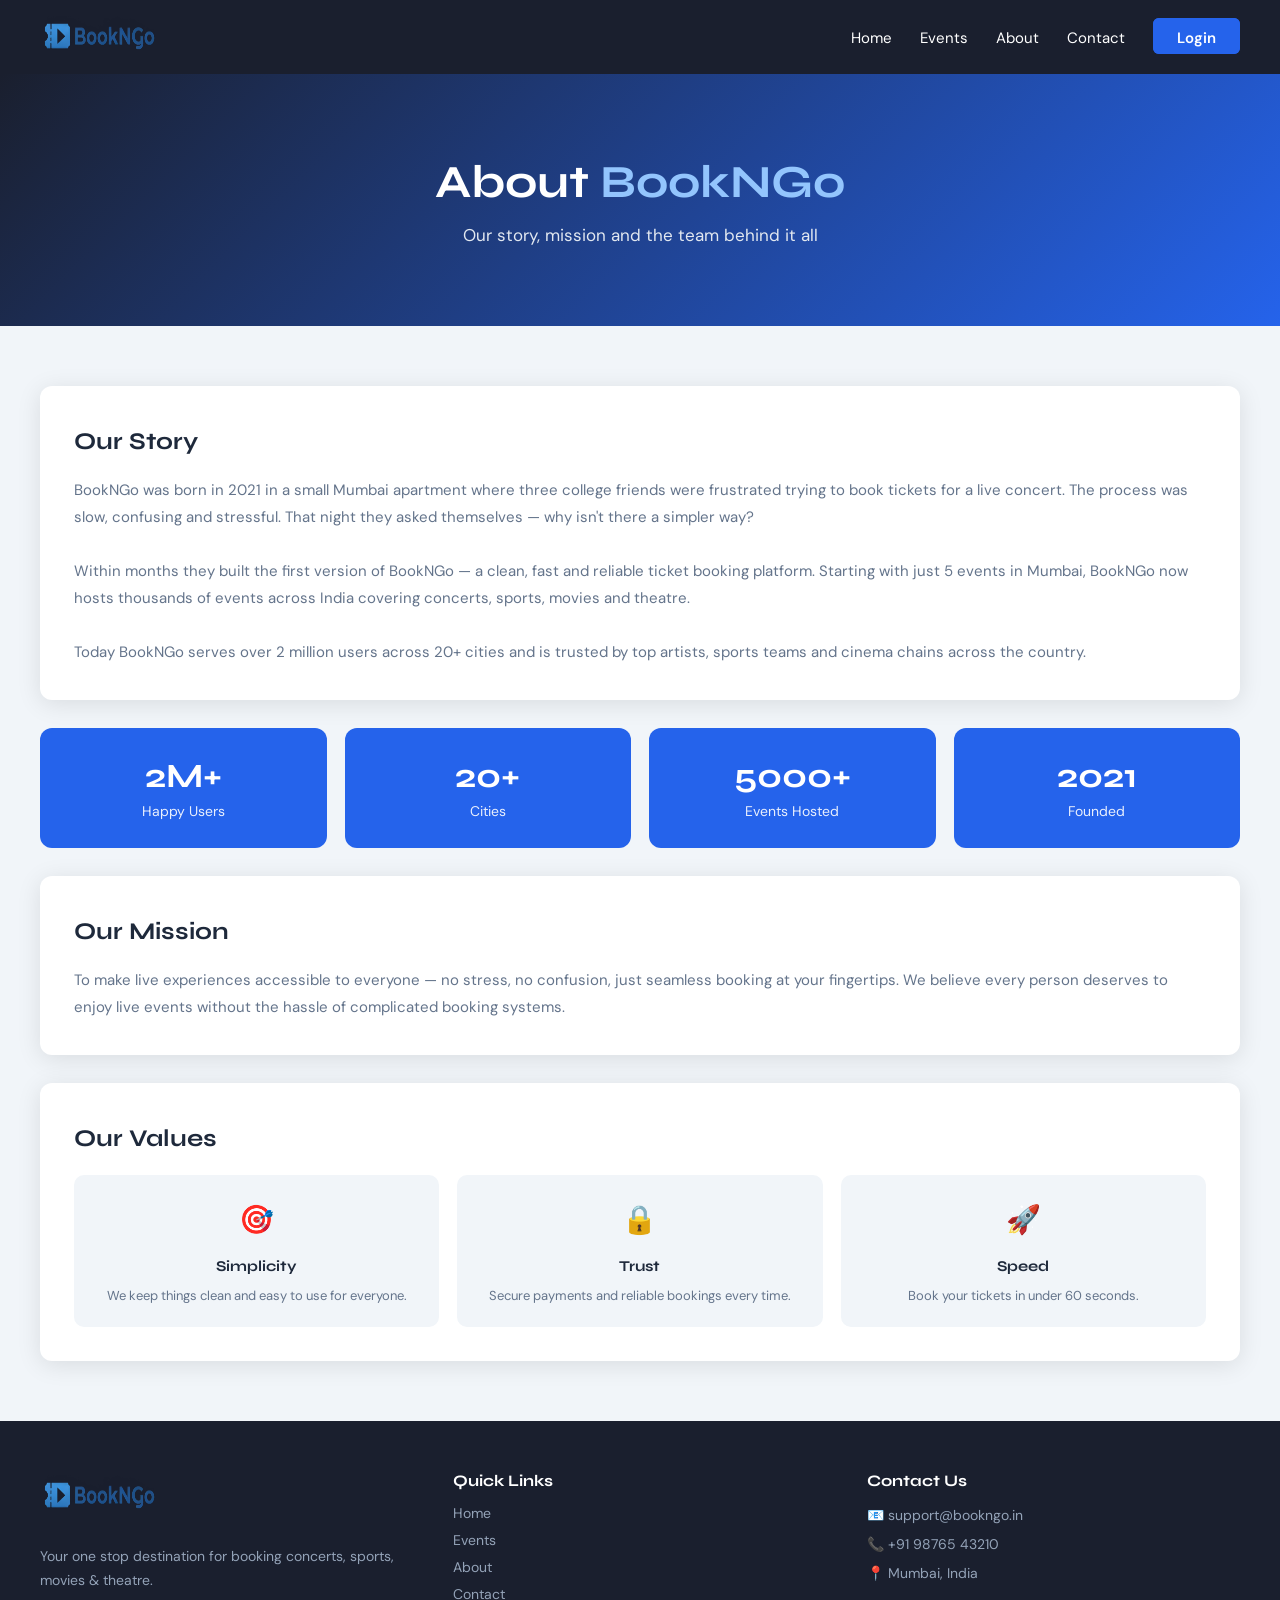
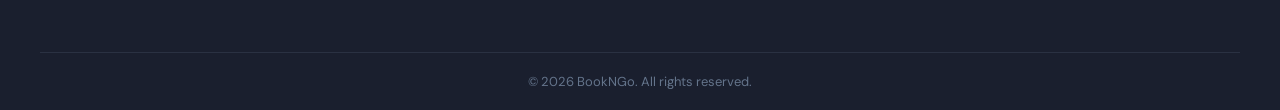
==== about.html @ 4e493eed "Add files via upload" ====
<!DOCTYPE html>
<html lang="en">
<head>
  <title>About | BookNGo</title>
  <link rel="stylesheet" href="style.css">
</head>
<body>

  <nav class="navbar">
    <img src="BookNGo.png" alt="Logo" class="logo">
    <ul>
      <li><a href="index.html">Home</a></li>
      <li><a href="events.html">Events</a></li>
      <li><a href="about.html">About</a></li>
      <li><a href="contact.html">Contact</a></li>
      <li id="nav-login-li"><a href="login.html" class="login-btn">Login</a></li>
      <li id="nav-user-li" style="display:none">
        <div class="nav-user-pill">
          👤 <span id="nav-username"></span>
          <button id="logout-btn">Logout</button>
        </div>
      </li>
    </ul>
  </nav>

  <section class="events-hero">
    <h1>About <span>BookNGo</span></h1>
    <p>Our story, mission and the team behind it all</p>
  </section>

  <section class="about-wrap">

    <div class="about-card">
      <h2>Our Story</h2>
      <p>BookNGo was born in 2021 in a small Mumbai apartment where three college friends were frustrated trying to book tickets for a live concert. The process was slow, confusing and stressful. That night they asked themselves — why isn't there a simpler way?</p>
      <br>
      <p>Within months they built the first version of BookNGo — a clean, fast and reliable ticket booking platform. Starting with just 5 events in Mumbai, BookNGo now hosts thousands of events across India covering concerts, sports, movies and theatre.</p>
      <br>
      <p>Today BookNGo serves over 2 million users across 20+ cities and is trusted by top artists, sports teams and cinema chains across the country.</p>
    </div>

    <div class="about-stats">
      <div class="stat-card"><h3>2M+</h3><p>Happy Users</p></div>
      <div class="stat-card"><h3>20+</h3><p>Cities</p></div>
      <div class="stat-card"><h3>5000+</h3><p>Events Hosted</p></div>
      <div class="stat-card"><h3>2021</h3><p>Founded</p></div>
    </div>

    <div class="about-card">
      <h2>Our Mission</h2>
      <p>To make live experiences accessible to everyone — no stress, no confusion, just seamless booking at your fingertips. We believe every person deserves to enjoy live events without the hassle of complicated booking systems.</p>
    </div>

    <div class="about-card">
      <h2>Our Values</h2>
      <div class="values">
        <div class="value-item">
          <span>🎯</span>
          <h4>Simplicity</h4>
          <p>We keep things clean and easy to use for everyone.</p>
        </div>
        <div class="value-item">
          <span>🔒</span>
          <h4>Trust</h4>
          <p>Secure payments and reliable bookings every time.</p>
        </div>
        <div class="value-item">
          <span>🚀</span>
          <h4>Speed</h4>
          <p>Book your tickets in under 60 seconds.</p>
        </div>
      </div>
    </div>

  </section>

  <footer>
    <div class="footer-top">
      <div class="footer-col">
        <img src="BookNGo.png" alt="Logo" class="footer-logo">
        <p>Your one stop destination for booking concerts, sports, movies & theatre.</p>
      </div>
      <div class="footer-col">
        <h4>Quick Links</h4>
        <a href="index.html">Home</a>
        <a href="events.html">Events</a>
        <a href="about.html">About</a>
        <a href="contact.html">Contact</a>
      </div>
      <div class="footer-col">
        <h4>Contact Us</h4>
        <p>📧 support@bookngo.in</p>
        <p>📞 +91 98765 43210</p>
        <p>📍 Mumbai, India</p>
      </div>
    </div>
    <div class="footer-bottom">
      <p>© 2026 BookNGo. All rights reserved.</p>
    </div>
  </footer>

  <script src="script.js"></script>
</body>
</html>
---- style.css ----
/* ============================================================
   BookNGo — style.css  (Enhanced)
   ============================================================ */

@import url('https://fonts.googleapis.com/css2?family=Syne:wght@400;600;700;800&family=DM+Sans:wght@300;400;500;600&display=swap');

* {
  margin: 0;
  padding: 0;
  box-sizing: border-box;
}

:root {
  --blue:        #2563EB;
  --blue-dark:   #1d4ed8;
  --blue-light:  #93c5fd;
  --white:       #ffffff;
  --gray:        #f1f5f9;
  --gray-mid:    #e2e8f0;
  --txt:         #1e293b;
  --muted:       #64748b;
  --dark:        #1a1f2e;
  --card-shadow: 0 4px 24px rgba(0,0,0,0.10);
  --radius:      12px;

  /* Seat colors */
  --platinum: #a78bfa;
  --gold:     #fbbf24;
  --silver:   #94a3b8;
}

body {
  font-family: 'DM Sans', sans-serif;
  color: var(--txt);
  background: var(--white);
}

h1, h2, h3, h4 {
  font-family: 'Syne', sans-serif;
}

/* ── NAVBAR ───────────────────────────────────────── */
.navbar {
  background-color: var(--dark);
  display: flex;
  justify-content: space-between;
  align-items: center;
  padding: 12px 40px;
  position: sticky;
  top: 0;
  z-index: 100;
}

.navbar .logo { width: 120px; height: 50px; }

.navbar ul {
  list-style: none;
  display: flex;
  gap: 28px;
  align-items: center;
}

.navbar ul li a {
  color: var(--white);
  text-decoration: none;
  font-size: 15px;
  position: relative;
  padding-bottom: 4px;
}

.navbar ul li a::after {
  content: '';
  position: absolute;
  bottom: 0; left: 0;
  width: 0; height: 2px;
  background: var(--blue);
  transition: width 0.3s;
}

.navbar ul li a:hover::after { width: 100%; }

.login-btn {
  background: var(--blue);
  color: var(--white) !important;
  padding: 8px 22px;
  border-radius: 6px;
  font-weight: 600;
  border: 2px solid var(--blue);
}
.login-btn:hover {
  background: var(--white) !important;
  color: var(--blue) !important;
}
.login-btn::after { display: none; }

/* User pill in nav */
.nav-user-pill {
  display: flex;
  align-items: center;
  gap: 10px;
  color: var(--white);
  font-size: 14px;
}
.nav-user-pill span { font-weight: 600; color: var(--blue-light); }
.nav-user-pill button {
  background: transparent;
  border: 1px solid #475569;
  color: #94a3b8;
  padding: 5px 12px;
  border-radius: 6px;
  cursor: pointer;
  font-size: 13px;
  transition: all 0.2s;
}
.nav-user-pill button:hover { border-color: var(--blue); color: var(--white); }

/* ── HERO ─────────────────────────────────────────── */
.hero {
  background: linear-gradient(135deg, var(--dark) 0%, var(--blue) 100%);
  padding: 120px 40px;
  text-align: center;
}

.hero-txt h1 {
  font-size: 54px;
  color: var(--white);
  margin-bottom: 20px;
  line-height: 1.15;
}
.hero-txt h1 span { color: var(--blue-light); }
.hero-txt p {
  font-size: 18px;
  color: #e2e8f0;
  margin-bottom: 35px;
}

/* ── BUTTONS ──────────────────────────────────────── */
.btn {
  background: var(--blue);
  color: var(--white);
  padding: 13px 32px;
  border-radius: 8px;
  text-decoration: none;
  font-size: 15px;
  font-weight: 600;
  display: inline-block;
  transition: background 0.2s, transform 0.15s;
  border: none;
  cursor: pointer;
}
.btn:hover { background: var(--blue-dark); transform: translateY(-1px); }

.explore-btn {
  display: inline-block;
  margin-top: 10px;
  color: var(--blue);
  font-weight: 700;
  text-decoration: none;
  font-size: 15px;
  border-bottom: 2px solid var(--blue);
  padding-bottom: 2px;
}
.explore-btn:hover { color: var(--blue-dark); }

/* ── SECTIONS (Home) ──────────────────────────────── */
.concerts, .sports, .movies, .theatre {
  padding: 60px 40px;
  text-align: center;
}
.concerts { background: var(--gray); }
.sports   { background: var(--white); }
.movies   { background: var(--gray); }
.theatre  { background: var(--white); }

.concerts h2, .sports h2, .movies h2, .theatre h2 {
  font-size: 34px;
  color: var(--txt);
  margin-bottom: 8px;
}
.concerts > p, .sports > p, .movies > p, .theatre > p {
  color: var(--muted);
  margin-bottom: 36px;
}

/* ── CARDS ────────────────────────────────────────── */
.cards {
  display: flex;
  justify-content: center;
  gap: 22px;
  flex-wrap: wrap;
}

.card {
  background: var(--white);
  padding: 24px;
  border-radius: var(--radius);
  width: 240px;
  min-height: 210px;
  box-shadow: var(--card-shadow);
  text-align: left;
  display: flex;
  flex-direction: column;
  justify-content: space-between;
  transition: transform 0.25s, box-shadow 0.25s;
}
.card:hover { transform: translateY(-4px); box-shadow: 0 8px 32px rgba(37,99,235,0.15); }
.card h3 { font-size: 17px; color: var(--txt); margin-bottom: 10px; }
.card p  { font-size: 13px; color: var(--muted); margin-bottom: 5px; }

/* ── EVENTS HERO ──────────────────────────────────── */
.events-hero {
  background: linear-gradient(135deg, var(--dark) 0%, var(--blue) 100%);
  padding: 80px 40px;
  text-align: center;
}
.events-hero h1 {
  font-size: 46px;
  color: var(--white);
  margin-bottom: 14px;
}
.events-hero h1 span { color: var(--blue-light); }
.events-hero p { color: #e2e8f0; font-size: 17px; }

/* ── FILTER BAR ───────────────────────────────────── */
.filter-bar {
  display: flex;
  gap: 14px;
  align-items: center;
  justify-content: center;
  padding: 24px 40px;
  background: var(--white);
  border-bottom: 1px solid var(--gray-mid);
  flex-wrap: wrap;
}
.filter-bar label { font-size: 14px; font-weight: 600; color: var(--txt); }
.filter-bar select {
  padding: 8px 14px;
  border: 1px solid #cbd5e1;
  border-radius: 8px;
  font-size: 14px;
  font-family: inherit;
  color: var(--txt);
  background: var(--white);
  cursor: pointer;
}
.filter-bar select:focus { outline: none; border-color: var(--blue); }

/* ── BIG CARDS ────────────────────────────────────── */
.big-cards {
  display: flex;
  flex-wrap: wrap;
  gap: 22px;
  justify-content: center;
  padding: 50px 40px;
  background: var(--gray);
  min-height: 200px;
}

.big-card {
  background: var(--white);
  border-radius: var(--radius);
  padding: 28px;
  width: calc(50% - 40px);
  box-shadow: var(--card-shadow);
  transition: transform 0.25s;
}
.big-card:hover { transform: translateY(-3px); }
.big-card h3 { font-size: 21px; color: var(--blue); margin-bottom: 12px; }
.big-card p  { font-size: 14px; color: var(--muted); margin-bottom: 7px; }

.big-card .tickets { display: flex; gap: 12px; margin: 14px 0; }
.ticket-type {
  background: var(--gray);
  border-radius: 8px;
  padding: 9px 14px;
  font-size: 13px;
  color: var(--txt);
  flex: 1;
  text-align: center;
}
.ticket-type span {
  display: block;
  font-weight: 700;
  color: var(--blue);
  margin-top: 3px;
}
.interested { font-size: 13px; color: var(--muted); margin-bottom: 14px; }
.big-card .btn { display: block; text-align: center; padding: 12px; }

/* Countdown text inside cards */
.countdown-timer { font-size: 12px; color: var(--blue); font-weight: 600; }

.no-results {
  text-align: center;
  color: var(--muted);
  font-size: 16px;
  padding: 40px;
  width: 100%;
}

/* ── EVENTS CATEGORY PAGE ─────────────────────────── */
.event-cats { padding: 60px 40px; background: var(--gray); }
.cat-cards {
  display: flex;
  justify-content: center;
  gap: 22px;
  flex-wrap: wrap;
}
.cat-card {
  background: var(--white);
  padding: 40px 28px;
  border-radius: var(--radius);
  width: 210px;
  box-shadow: var(--card-shadow);
  text-decoration: none;
  color: var(--txt);
  transition: transform 0.3s, box-shadow 0.3s;
}
.cat-card:hover { transform: translateY(-6px); box-shadow: 0 8px 28px rgba(37,99,235,0.18); }
.cat-icon { font-size: 46px; margin-bottom: 14px; }
.cat-card h3 { font-size: 19px; color: var(--blue); margin-bottom: 8px; }
.cat-card p  { font-size: 13px; color: var(--muted); margin-bottom: 14px; }
.cat-card span { color: var(--blue); font-weight: 700; font-size: 14px; }

/* ── BOOKING PAGE ─────────────────────────────────── */
.booking-wrap {
  display: flex;
  gap: 28px;
  padding: 40px;
  background: var(--gray);
  align-items: flex-start;
}

.booking-left { flex: 2; display: flex; flex-direction: column; gap: 22px; }

.booking-panel {
  background: var(--white);
  padding: 30px;
  border-radius: var(--radius);
  box-shadow: var(--card-shadow);
}
.booking-panel h3 {
  font-size: 18px;
  color: var(--txt);
  margin-bottom: 16px;
  padding-bottom: 10px;
  border-bottom: 2px solid var(--gray);
}

/* Seat Map */
.seat-section { margin-bottom: 28px; }
.section-label {
  font-family: 'Syne', sans-serif;
  font-size: 15px;
  font-weight: 700;
  margin-bottom: 10px;
  letter-spacing: 0.5px;
}
.seat-grid { display: flex; flex-direction: column; gap: 6px; }
.seat-row {
  display: flex;
  align-items: center;
  gap: 5px;
}
.row-label {
  width: 20px;
  font-size: 11px;
  font-weight: 700;
  color: var(--muted);
  text-align: center;
  flex-shrink: 0;
}

.seat {
  width: 28px;
  height: 26px;
  border-radius: 5px 5px 3px 3px;
  border: 2px solid color-mix(in srgb, var(--seat-color, #94a3b8) 60%, transparent);
  background: color-mix(in srgb, var(--seat-color, #94a3b8) 15%, white);
  cursor: pointer;
  transition: all 0.15s;
  font-size: 10px;
  display: flex;
  align-items: center;
  justify-content: center;
}
.seat:hover { background: color-mix(in srgb, var(--seat-color, #94a3b8) 40%, white); transform: scale(1.1); }
.seat.selected {
  background: var(--seat-color, #2563eb);
  border-color: var(--seat-color, #2563eb);
}
.seat.booked {
  background: #e2e8f0;
  border-color: #cbd5e1;
  cursor: not-allowed;
  opacity: 0.5;
}

/* Seat legend */
.seat-legend {
  display: flex;
  gap: 18px;
  margin-top: 16px;
  flex-wrap: wrap;
}
.legend-item {
  display: flex;
  align-items: center;
  gap: 7px;
  font-size: 12px;
  color: var(--muted);
}
.legend-dot {
  width: 18px; height: 16px;
  border-radius: 4px 4px 2px 2px;
  border: 2px solid;
}
.legend-dot.available { background: #dbeafe; border-color: #93c5fd; }
.legend-dot.selected  { background: var(--blue); border-color: var(--blue); }
.legend-dot.booked    { background: #e2e8f0; border-color: #cbd5e1; }

/* Screen indicator */
.screen-indicator {
  text-align: center;
  margin-bottom: 22px;
  padding: 8px 0;
  background: linear-gradient(to bottom, #334155, #1e293b);
  color: #94a3b8;
  font-size: 12px;
  font-weight: 700;
  letter-spacing: 3px;
  border-radius: 4px;
}

/* Details inputs */
.b-input {
  width: 100%;
  padding: 10px 14px;
  margin-bottom: 12px;
  border: 1.5px solid #cbd5e1;
  border-radius: 8px;
  font-size: 15px;
  font-family: inherit;
  transition: border-color 0.2s;
}
.b-input:focus { outline: none; border-color: var(--blue); }

/* Order Summary */
.order-summary {
  flex: 1;
  background: var(--white);
  padding: 30px;
  border-radius: var(--radius);
  box-shadow: var(--card-shadow);
  position: sticky;
  top: 80px;
}
.order-summary h3 {
  font-size: 18px;
  color: var(--txt);
  margin-bottom: 20px;
  padding-bottom: 10px;
  border-bottom: 2px solid var(--gray);
}
.summary-row {
  display: flex;
  justify-content: space-between;
  font-size: 14px;
  color: var(--muted);
  margin-bottom: 12px;
}
.summary-divider { border-top: 1px solid var(--gray-mid); margin: 14px 0; }
.summary-row.total { font-size: 18px; font-weight: 700; color: var(--txt); }
.confirm-btn { width: 100%; margin-top: 18px; padding: 14px; font-size: 15px; }
.secure-txt { text-align: center; font-size: 12px; color: #94a3b8; margin-top: 10px; }

.selected-seats-wrap {
  min-height: 36px;
  display: flex;
  flex-wrap: wrap;
  gap: 6px;
  margin: 8px 0 14px;
}
.seat-tag {
  background: #dbeafe;
  color: var(--blue);
  font-size: 12px;
  font-weight: 600;
  padding: 3px 9px;
  border-radius: 20px;
}

/* Error / OK messages */
.err-msg { color: #dc2626; font-size: 13px; margin-top: 6px; min-height: 18px; }
.ok-msg  { color: #16a34a; font-size: 13px; margin-top: 6px; min-height: 18px; }

/* ── BOOKING CONFIRMATION MODAL ──────────────────── */
.confirm-overlay {
  display: none;
  position: fixed;
  inset: 0;
  background: rgba(0,0,0,0.55);
  z-index: 999;
  justify-content: center;
  align-items: center;
}
.confirm-box {
  background: var(--white);
  border-radius: var(--radius);
  padding: 40px;
  width: 420px;
  text-align: center;
  box-shadow: 0 20px 60px rgba(0,0,0,0.25);
}
.confirm-box .tick { font-size: 56px; margin-bottom: 14px; }
.confirm-box h2 { font-size: 24px; color: var(--txt); margin-bottom: 10px; }
.confirm-box p  { font-size: 14px; color: var(--muted); margin-bottom: 8px; }
.confirm-box .ref { font-size: 18px; font-weight: 800; color: var(--blue); letter-spacing: 1px; margin: 14px 0; }
.confirm-box .btn { margin-top: 20px; }

/* ── ALERT TOAST ──────────────────────────────────── */
.bng-alert {
  position: fixed;
  bottom: 30px;
  right: 30px;
  padding: 14px 22px;
  border-radius: 10px;
  font-size: 14px;
  font-weight: 600;
  z-index: 9999;
  box-shadow: 0 4px 20px rgba(0,0,0,0.15);
  animation: slideIn 0.3s ease;
}
.bng-alert-info  { background: #dbeafe; color: #1e40af; }
.bng-alert-warn  { background: #fef9c3; color: #854d0e; }
.bng-alert-error { background: #fee2e2; color: #991b1b; }

@keyframes slideIn {
  from { opacity: 0; transform: translateX(40px); }
  to   { opacity: 1; transform: translateX(0); }
}

/* ── ABOUT PAGE ───────────────────────────────────── */
.about-wrap {
  padding: 60px 40px;
  background: var(--gray);
  display: flex;
  flex-direction: column;
  gap: 28px;
}
.about-card {
  background: var(--white);
  padding: 34px;
  border-radius: var(--radius);
  box-shadow: var(--card-shadow);
  line-height: 1.8;
  color: var(--muted);
  font-size: 15px;
}
.about-card h2 { font-size: 24px; color: var(--txt); margin-bottom: 14px; }

.about-stats {
  display: flex;
  gap: 18px;
  flex-wrap: wrap;
  justify-content: center;
}
.stat-card {
  background: var(--blue);
  color: var(--white);
  padding: 28px;
  border-radius: var(--radius);
  text-align: center;
  flex: 1;
  min-width: 130px;
}
.stat-card h3 { font-size: 34px; margin-bottom: 6px; }
.stat-card p  { font-size: 14px; opacity: 0.9; }

.values { display: flex; gap: 18px; flex-wrap: wrap; margin-top: 10px; }
.value-item {
  flex: 1; min-width: 140px;
  text-align: center;
  padding: 20px;
  background: var(--gray);
  border-radius: 10px;
}
.value-item span { font-size: 28px; }
.value-item h4 { font-size: 15px; color: var(--txt); margin: 8px 0 4px; }
.value-item p  { font-size: 13px; color: var(--muted); }

/* ── CONTACT PAGE ─────────────────────────────────── */
.contact-wrap {
  display: flex;
  gap: 28px;
  padding: 60px 40px;
  background: var(--gray);
  align-items: flex-start;
}
.contact-info {
  flex: 1;
  background: var(--blue);
  padding: 34px;
  border-radius: var(--radius);
  color: var(--white);
  line-height: 2;
  font-size: 15px;
}
.contact-info h3 { font-size: 21px; margin-bottom: 14px; }
.contact-form {
  flex: 2;
  background: var(--white);
  padding: 34px;
  border-radius: var(--radius);
  box-shadow: var(--card-shadow);
}
.contact-form h3 { font-size: 21px; color: var(--txt); margin-bottom: 18px; }
.msg-box { height: 120px; resize: none; }
.send-btn { width: 100%; margin-top: 4px; padding: 13px; font-size: 15px; border: none; cursor: pointer; }

/* ── FOOTER ───────────────────────────────────────── */
footer {
  background: var(--dark);
  color: var(--white);
  padding: 50px 40px 0;
}
.footer-top {
  display: flex;
  justify-content: space-between;
  gap: 40px;
  flex-wrap: wrap;
  padding-bottom: 40px;
}
.footer-col { flex: 1; min-width: 170px; }
.footer-logo { width: 120px; height: 50px; margin-bottom: 14px; }
.footer-col p { color: #94a3b8; font-size: 14px; line-height: 1.7; margin-top: 5px; }
.footer-col h4 { font-size: 16px; margin-bottom: 14px; color: var(--white); }
.footer-col a { display: block; color: #94a3b8; text-decoration: none; font-size: 14px; margin-bottom: 9px; }
.footer-col a:hover { color: var(--blue-light); }
.footer-bottom {
  border-top: 1px solid #2a3142;
  text-align: center;
  padding: 20px 0;
  color: #64748b;
  font-size: 13px;
}

/* ── SIGNUP / LOGIN PAGE ──────────────────────────── */
.auth-body {
  min-height: 100vh;
  background: linear-gradient(135deg, var(--dark) 0%, #1e3a8a 100%);
  display: flex;
  justify-content: center;
  align-items: center;
  font-family: 'DM Sans', sans-serif;
  padding: 20px;
}

.auth-box {
  background: var(--white);
  padding: 44px 40px;
  border-radius: 16px;
  box-shadow: 0 20px 60px rgba(0,0,0,0.3);
  width: 100%;
  max-width: 420px;
  text-align: center;
}
.auth-box .auth-logo { width: 140px; height: 56px; margin-bottom: 14px; }
.auth-box h2 { font-family: 'Syne', sans-serif; font-size: 22px; color: var(--txt); margin-bottom: 6px; }
.auth-box .sub { font-size: 14px; color: var(--muted); margin-bottom: 24px; }

.auth-input {
  width: 100%;
  padding: 11px 14px;
  margin-bottom: 13px;
  border: 1.5px solid #cbd5e1;
  border-radius: 8px;
  font-size: 15px;
  font-family: inherit;
  transition: border-color 0.2s;
}
.auth-input:focus { outline: none; border-color: var(--blue); }

.auth-btn {
  width: 100%;
  padding: 13px;
  margin-top: 6px;
  background: var(--blue);
  color: var(--white);
  border: none;
  border-radius: 8px;
  font-size: 16px;
  font-family: 'Syne', sans-serif;
  font-weight: 700;
  cursor: pointer;
  transition: background 0.2s;
}
.auth-btn:hover { background: var(--blue-dark); }

.auth-switch {
  margin-top: 18px;
  font-size: 14px;
  color: var(--muted);
}
.auth-switch a { color: var(--blue); font-weight: 600; text-decoration: none; }
.auth-switch a:hover { text-decoration: underline; }

/* ── RESPONSIVE ───────────────────────────────────── */
@media (max-width: 768px) {
  .navbar { padding: 12px 20px; }
  .navbar ul { gap: 14px; }
  .hero-txt h1 { font-size: 34px; }
  .big-card { width: 100%; }
  .booking-wrap { flex-direction: column; padding: 20px; }
  .contact-wrap { flex-direction: column; }
  .seat { width: 22px; height: 20px; }
  .auth-box { padding: 30px 22px; }
}
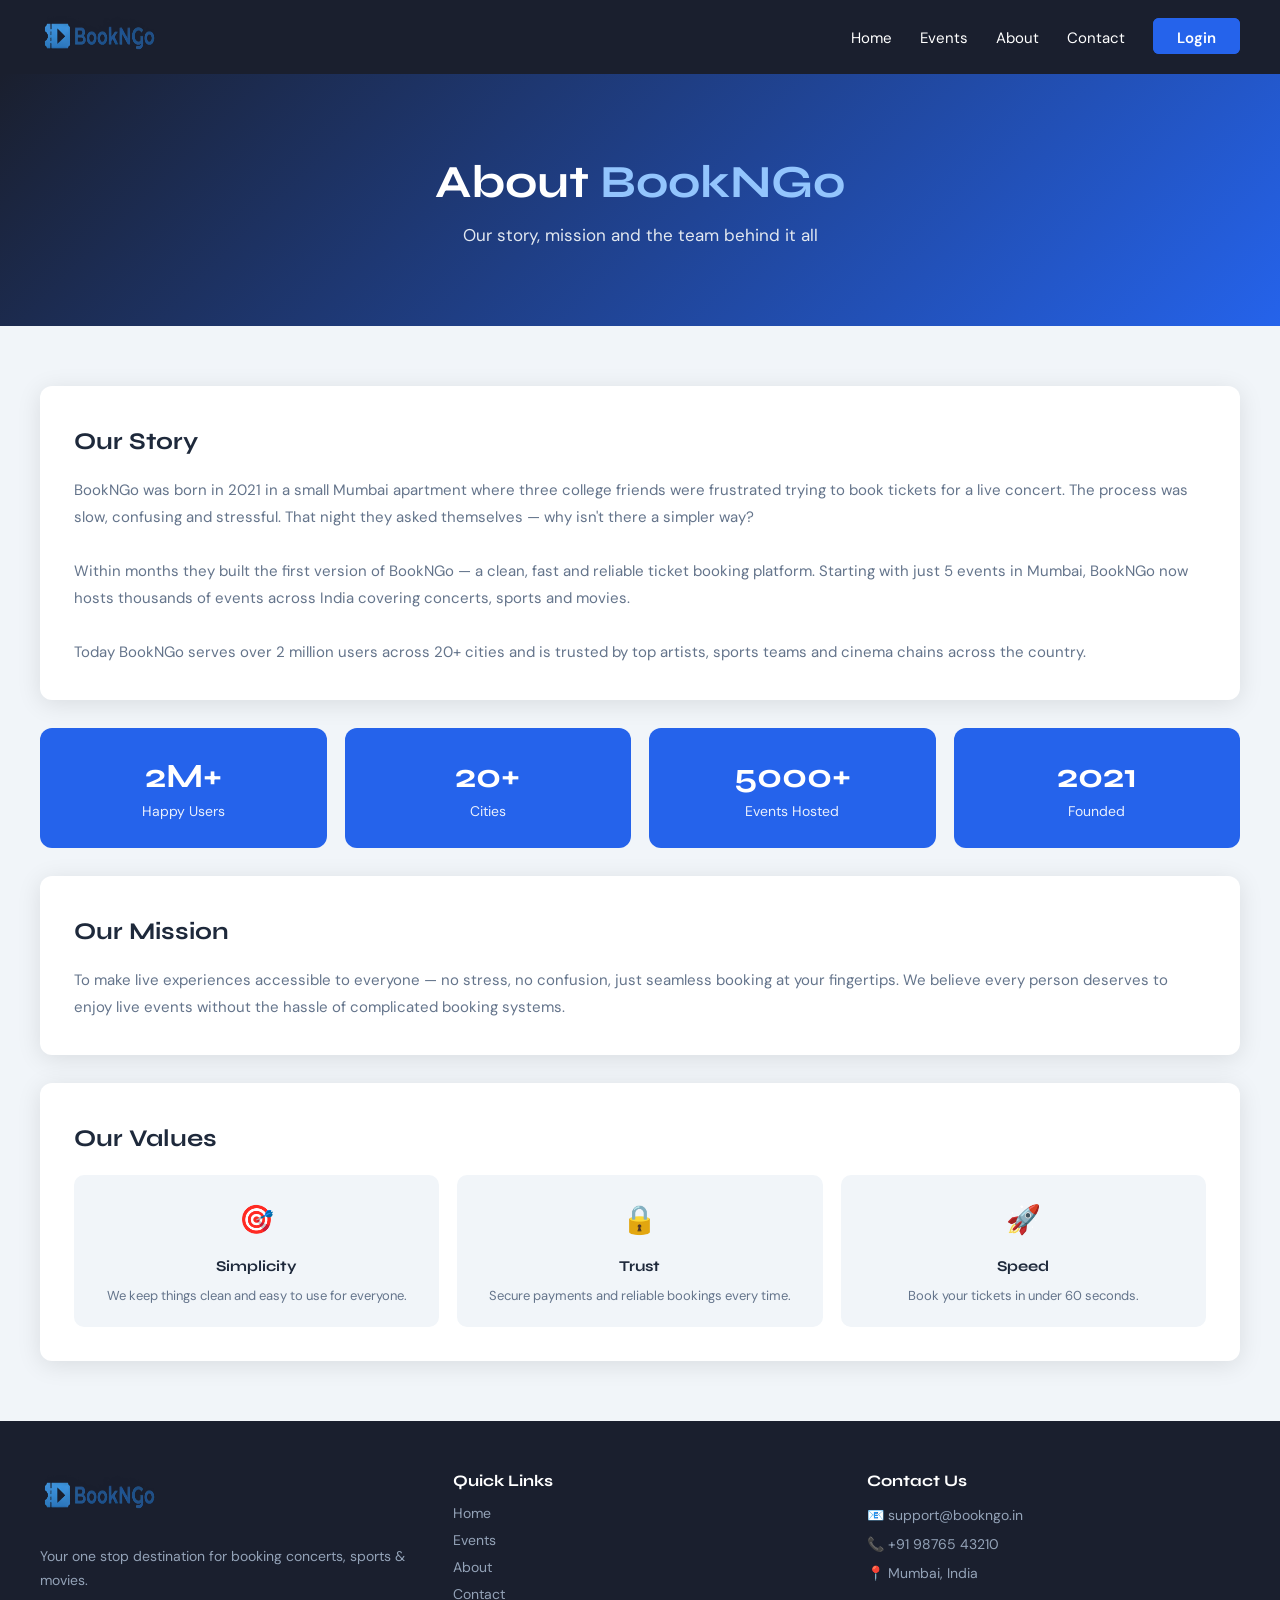
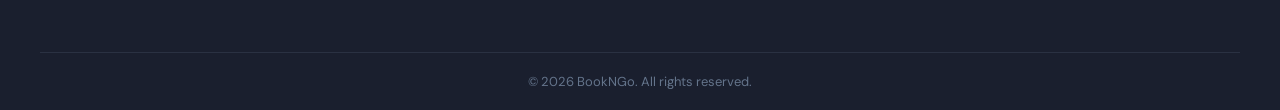
==== commit 71f97714: "Add files via upload" ====
--- a/about.html
+++ b/about.html
@@ -15,10 +15,12 @@
       <li><a href="contact.html">Contact</a></li>
       <li id="nav-login-li"><a href="login.html" class="login-btn">Login</a></li>
       <li id="nav-user-li" style="display:none">
-        <div class="nav-user-pill">
+        <a href="mybookings.html" class="profile-link">
           👤 <span id="nav-username"></span>
-          <button id="logout-btn">Logout</button>
-        </div>
+        </a>
+      </li>
+      <li id="logout-li" style="display:none">
+        <button id="logout-btn" class="logout-simple">Logout</button>
       </li>
     </ul>
   </nav>
@@ -34,7 +36,7 @@
       <h2>Our Story</h2>
       <p>BookNGo was born in 2021 in a small Mumbai apartment where three college friends were frustrated trying to book tickets for a live concert. The process was slow, confusing and stressful. That night they asked themselves — why isn't there a simpler way?</p>
       <br>
-      <p>Within months they built the first version of BookNGo — a clean, fast and reliable ticket booking platform. Starting with just 5 events in Mumbai, BookNGo now hosts thousands of events across India covering concerts, sports, movies and theatre.</p>
+      <p>Within months they built the first version of BookNGo — a clean, fast and reliable ticket booking platform. Starting with just 5 events in Mumbai, BookNGo now hosts thousands of events across India covering concerts, sports and movies.</p>
       <br>
       <p>Today BookNGo serves over 2 million users across 20+ cities and is trusted by top artists, sports teams and cinema chains across the country.</p>
     </div>
@@ -78,7 +80,7 @@
     <div class="footer-top">
       <div class="footer-col">
         <img src="BookNGo.png" alt="Logo" class="footer-logo">
-        <p>Your one stop destination for booking concerts, sports, movies & theatre.</p>
+        <p>Your one stop destination for booking concerts, sports & movies.</p>
       </div>
       <div class="footer-col">
         <h4>Quick Links</h4>
--- a/style.css
+++ b/style.css
@@ -163,21 +163,20 @@
 .explore-btn:hover { color: var(--blue-dark); }
 
 /* ── SECTIONS (Home) ──────────────────────────────── */
-.concerts, .sports, .movies, .theatre {
+.concerts, .sports, .movies {
   padding: 60px 40px;
   text-align: center;
 }
 .concerts { background: var(--gray); }
 .sports   { background: var(--white); }
 .movies   { background: var(--gray); }
-.theatre  { background: var(--white); }
-
-.concerts h2, .sports h2, .movies h2, .theatre h2 {
+
+.concerts h2, .sports h2, .movies h2 {
   font-size: 34px;
   color: var(--txt);
   margin-bottom: 8px;
 }
-.concerts > p, .sports > p, .movies > p, .theatre > p {
+.concerts > p, .sports > p, .movies > p {
   color: var(--muted);
   margin-bottom: 36px;
 }
@@ -715,4 +714,189 @@
   .contact-wrap { flex-direction: column; }
   .seat { width: 22px; height: 20px; }
   .auth-box { padding: 30px 22px; }
+}
+
+/* =========================================
+   NAVBAR — PROFILE & LOGOUT
+========================================= */
+
+.profile-link {
+  color: white;
+  text-decoration: none;
+  font-weight: 600;
+  display: flex;
+  align-items: center;
+  gap: 6px;
+}
+
+.logout-simple {
+  background: transparent;
+  border: 1px solid #475569;
+  color: #cbd5e1;
+  padding: 7px 14px;
+  border-radius: 6px;
+  cursor: pointer;
+  transition: 0.3s;
+}
+
+.logout-simple:hover {
+  border-color: #2563eb;
+  color: white;
+}
+
+/* =========================================
+   BOOKING PAGE IMPROVEMENTS
+========================================= */
+
+.event-info {
+  background: #f1f5f9;
+  padding: 16px;
+  border-radius: 10px;
+  color: #64748b;
+  line-height: 2;
+  font-size: 14px;
+}
+
+.booking-panel small {
+  color: #64748b;
+  font-size: 13px;
+  font-weight: 400;
+}
+
+/* CENTER SEAT MAP */
+#seat-map {
+  display: flex;
+  flex-direction: column;
+  align-items: center;
+}
+
+.seat-grid {
+  display: flex;
+  flex-direction: column;
+  gap: 8px;
+  align-items: center;
+}
+
+.seat-row {
+  display: flex;
+  justify-content: center;
+  align-items: center;
+  gap: 6px;
+}
+
+.seat {
+  width: 30px;
+  height: 28px;
+}
+
+.screen-indicator {
+  max-width: 700px;
+  margin: 0 auto 25px;
+}
+
+/* =========================================
+   ORDER SUMMARY
+========================================= */
+
+.empty-seat-text {
+  font-size: 12px;
+  color: #64748b;
+}
+
+.platinum-text { color: #a78bfa; font-weight: 700; }
+.gold-text     { color: #fbbf24; font-weight: 700; }
+.silver-text   { color: #94a3b8; font-weight: 700; }
+
+/* =========================================
+   MY BOOKINGS PAGE
+========================================= */
+
+.my-bookings {
+  padding: 60px 40px;
+  background: #f1f5f9;
+  min-height: 100vh;
+}
+
+.my-bookings h1 {
+  text-align: center;
+  margin-bottom: 30px;
+  font-size: 42px;
+}
+
+.booking-tabs {
+  display: flex;
+  justify-content: center;
+  gap: 16px;
+  margin-bottom: 40px;
+}
+
+.booking-tabs button {
+  padding: 12px 24px;
+  border: none;
+  border-radius: 8px;
+  background: #e2e8f0;
+  cursor: pointer;
+  font-weight: 600;
+  transition: 0.3s;
+}
+
+.booking-tabs button.active {
+  background: #2563eb;
+  color: white;
+}
+
+.booking-card {
+  background: white;
+  padding: 24px;
+  border-radius: 14px;
+  box-shadow: 0 4px 18px rgba(0,0,0,0.08);
+  margin-bottom: 20px;
+}
+
+.booking-card h3 {
+  margin-bottom: 12px;
+  color: #2563eb;
+}
+
+.booking-card p {
+  margin-bottom: 8px;
+  color: #64748b;
+}
+
+.empty-booking {
+  text-align: center;
+  padding: 80px 20px;
+  color: #64748b;
+}
+
+/* =========================================
+   BIG CARD LAYOUT
+========================================= */
+
+.big-card {
+  width: calc(33.33% - 20px);
+}
+
+.event-img {
+  width: 100%;
+  height: 180px;
+  object-fit: cover;
+  border-radius: 10px;
+  margin-bottom: 15px;
+}
+
+/* =========================================
+   RESPONSIVE
+========================================= */
+
+@media (max-width: 1000px) {
+  .big-card { width: calc(50% - 20px); }
+  .booking-wrap { flex-direction: column; }
+  .order-summary { position: relative; top: 0; width: 100%; }
+}
+
+@media (max-width: 700px) {
+  .big-card { width: 100%; }
+  .navbar { flex-direction: column; gap: 14px; padding: 20px; }
+  .navbar ul { flex-wrap: wrap; justify-content: center; }
 }
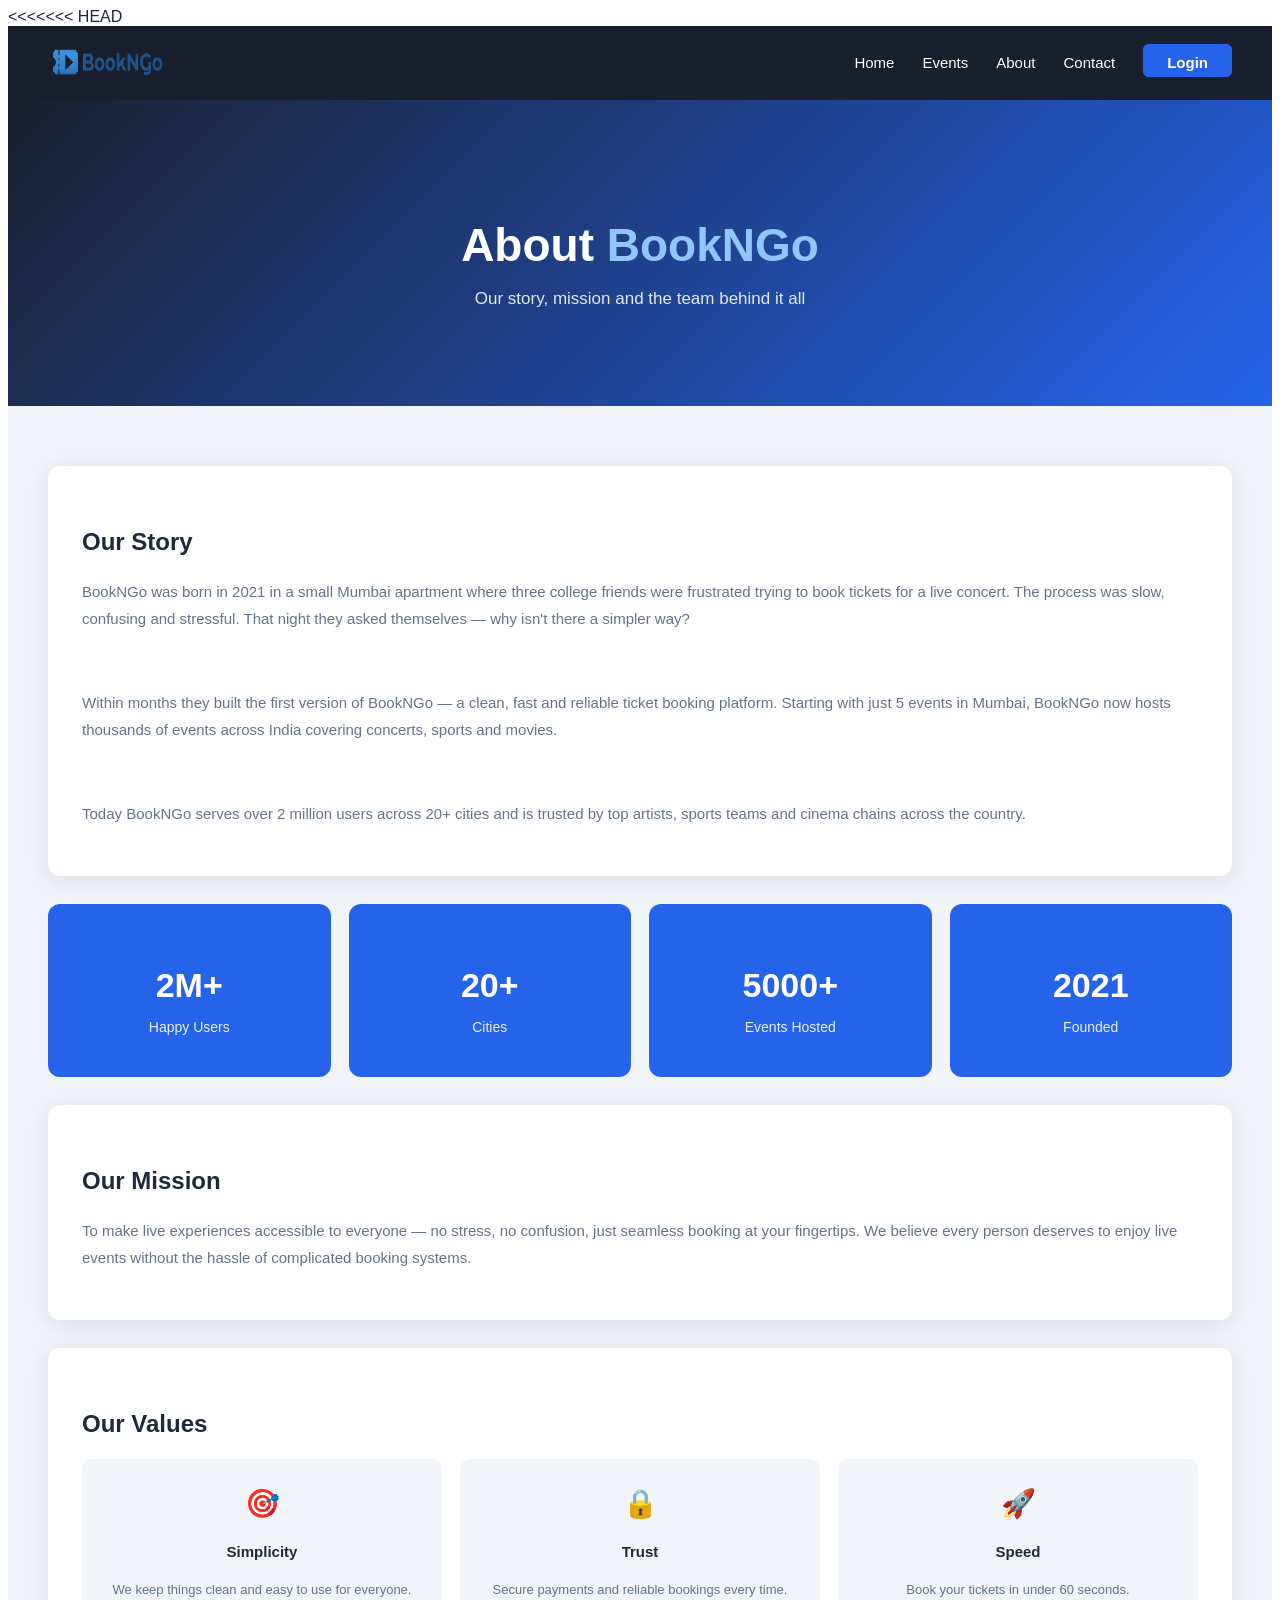
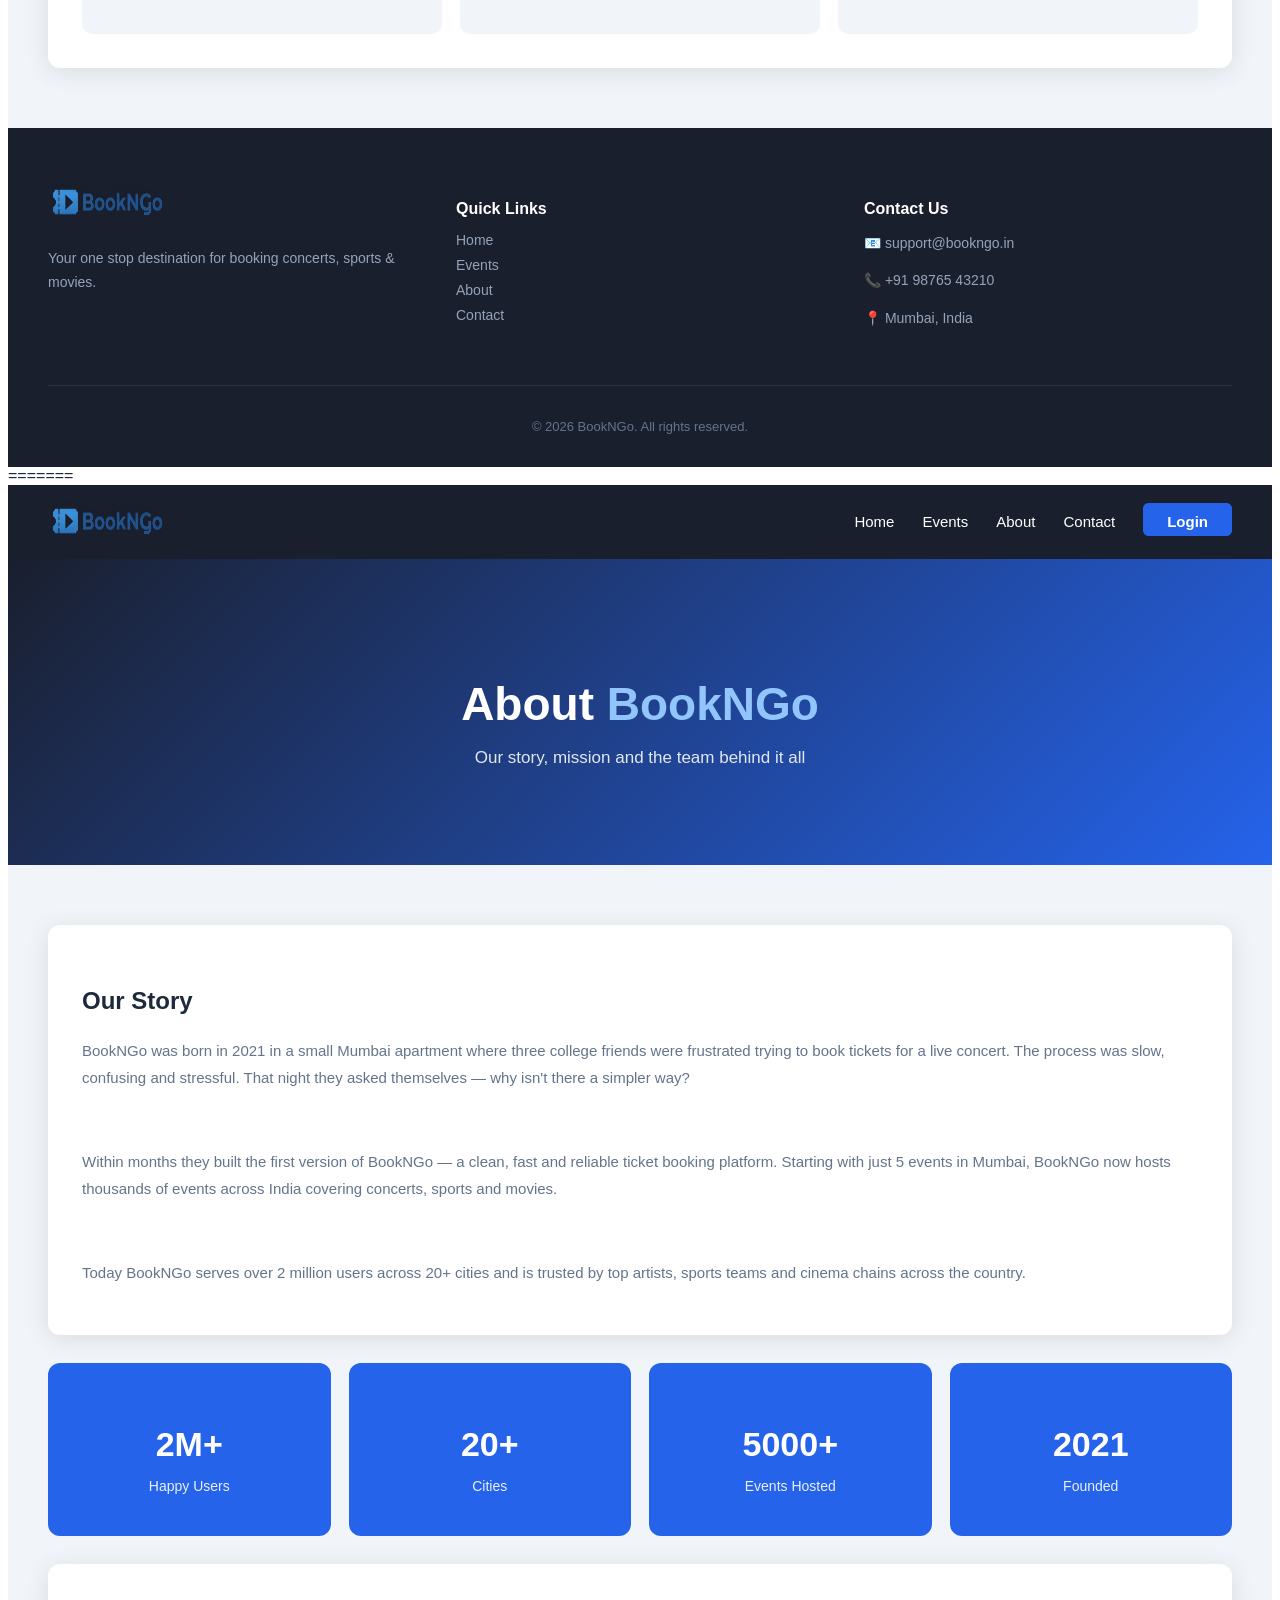
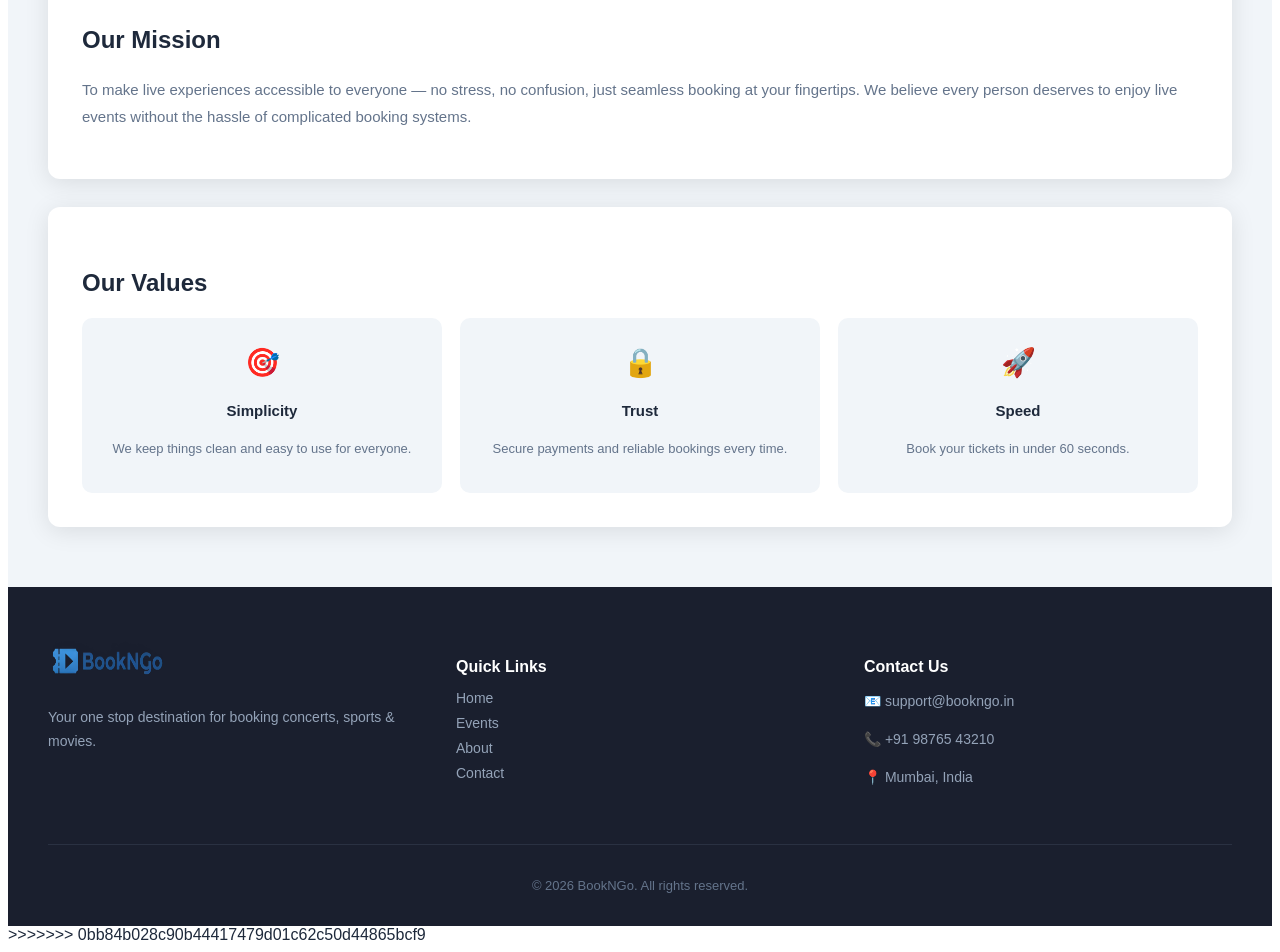
==== commit 07907983: "resolved merge conflict" ====
--- a/about.html
+++ b/about.html
@@ -1,106 +1,214 @@
-<!DOCTYPE html>
-<html lang="en">
-<head>
-  <title>About | BookNGo</title>
-  <link rel="stylesheet" href="style.css">
-</head>
-<body>
-
-  <nav class="navbar">
-    <img src="BookNGo.png" alt="Logo" class="logo">
-    <ul>
-      <li><a href="index.html">Home</a></li>
-      <li><a href="events.html">Events</a></li>
-      <li><a href="about.html">About</a></li>
-      <li><a href="contact.html">Contact</a></li>
-      <li id="nav-login-li"><a href="login.html" class="login-btn">Login</a></li>
-      <li id="nav-user-li" style="display:none">
-        <a href="mybookings.html" class="profile-link">
-          👤 <span id="nav-username"></span>
-        </a>
-      </li>
-      <li id="logout-li" style="display:none">
-        <button id="logout-btn" class="logout-simple">Logout</button>
-      </li>
-    </ul>
-  </nav>
-
-  <section class="events-hero">
-    <h1>About <span>BookNGo</span></h1>
-    <p>Our story, mission and the team behind it all</p>
-  </section>
-
-  <section class="about-wrap">
-
-    <div class="about-card">
-      <h2>Our Story</h2>
-      <p>BookNGo was born in 2021 in a small Mumbai apartment where three college friends were frustrated trying to book tickets for a live concert. The process was slow, confusing and stressful. That night they asked themselves — why isn't there a simpler way?</p>
-      <br>
-      <p>Within months they built the first version of BookNGo — a clean, fast and reliable ticket booking platform. Starting with just 5 events in Mumbai, BookNGo now hosts thousands of events across India covering concerts, sports and movies.</p>
-      <br>
-      <p>Today BookNGo serves over 2 million users across 20+ cities and is trusted by top artists, sports teams and cinema chains across the country.</p>
-    </div>
-
-    <div class="about-stats">
-      <div class="stat-card"><h3>2M+</h3><p>Happy Users</p></div>
-      <div class="stat-card"><h3>20+</h3><p>Cities</p></div>
-      <div class="stat-card"><h3>5000+</h3><p>Events Hosted</p></div>
-      <div class="stat-card"><h3>2021</h3><p>Founded</p></div>
-    </div>
-
-    <div class="about-card">
-      <h2>Our Mission</h2>
-      <p>To make live experiences accessible to everyone — no stress, no confusion, just seamless booking at your fingertips. We believe every person deserves to enjoy live events without the hassle of complicated booking systems.</p>
-    </div>
-
-    <div class="about-card">
-      <h2>Our Values</h2>
-      <div class="values">
-        <div class="value-item">
-          <span>🎯</span>
-          <h4>Simplicity</h4>
-          <p>We keep things clean and easy to use for everyone.</p>
-        </div>
-        <div class="value-item">
-          <span>🔒</span>
-          <h4>Trust</h4>
-          <p>Secure payments and reliable bookings every time.</p>
-        </div>
-        <div class="value-item">
-          <span>🚀</span>
-          <h4>Speed</h4>
-          <p>Book your tickets in under 60 seconds.</p>
-        </div>
-      </div>
-    </div>
-
-  </section>
-
-  <footer>
-    <div class="footer-top">
-      <div class="footer-col">
-        <img src="BookNGo.png" alt="Logo" class="footer-logo">
-        <p>Your one stop destination for booking concerts, sports & movies.</p>
-      </div>
-      <div class="footer-col">
-        <h4>Quick Links</h4>
-        <a href="index.html">Home</a>
-        <a href="events.html">Events</a>
-        <a href="about.html">About</a>
-        <a href="contact.html">Contact</a>
-      </div>
-      <div class="footer-col">
-        <h4>Contact Us</h4>
-        <p>📧 support@bookngo.in</p>
-        <p>📞 +91 98765 43210</p>
-        <p>📍 Mumbai, India</p>
-      </div>
-    </div>
-    <div class="footer-bottom">
-      <p>© 2026 BookNGo. All rights reserved.</p>
-    </div>
-  </footer>
-
-  <script src="script.js"></script>
-</body>
+<<<<<<< HEAD
+<!DOCTYPE html>
+<html lang="en">
+<head>
+  <title>About | BookNGo</title>
+  <link rel="stylesheet" href="style.css">
+</head>
+<body>
+
+  <nav class="navbar">
+    <img src="BookNGo.png" alt="Logo" class="logo">
+    <ul>
+      <li><a href="index.html">Home</a></li>
+      <li><a href="events.html">Events</a></li>
+      <li><a href="about.html">About</a></li>
+      <li><a href="contact.html">Contact</a></li>
+      <li id="nav-login-li"><a href="login.html" class="login-btn">Login</a></li>
+      <li id="nav-user-li" style="display:none">
+        <a href="mybookings.html" class="profile-link">
+          👤 <span id="nav-username"></span>
+        </a>
+      </li>
+      <li id="logout-li" style="display:none">
+        <button id="logout-btn" class="logout-simple">Logout</button>
+      </li>
+    </ul>
+  </nav>
+
+  <section class="events-hero">
+    <h1>About <span>BookNGo</span></h1>
+    <p>Our story, mission and the team behind it all</p>
+  </section>
+
+  <section class="about-wrap">
+
+    <div class="about-card">
+      <h2>Our Story</h2>
+      <p>BookNGo was born in 2021 in a small Mumbai apartment where three college friends were frustrated trying to book tickets for a live concert. The process was slow, confusing and stressful. That night they asked themselves — why isn't there a simpler way?</p>
+      <br>
+      <p>Within months they built the first version of BookNGo — a clean, fast and reliable ticket booking platform. Starting with just 5 events in Mumbai, BookNGo now hosts thousands of events across India covering concerts, sports and movies.</p>
+      <br>
+      <p>Today BookNGo serves over 2 million users across 20+ cities and is trusted by top artists, sports teams and cinema chains across the country.</p>
+    </div>
+
+    <div class="about-stats">
+      <div class="stat-card"><h3>2M+</h3><p>Happy Users</p></div>
+      <div class="stat-card"><h3>20+</h3><p>Cities</p></div>
+      <div class="stat-card"><h3>5000+</h3><p>Events Hosted</p></div>
+      <div class="stat-card"><h3>2021</h3><p>Founded</p></div>
+    </div>
+
+    <div class="about-card">
+      <h2>Our Mission</h2>
+      <p>To make live experiences accessible to everyone — no stress, no confusion, just seamless booking at your fingertips. We believe every person deserves to enjoy live events without the hassle of complicated booking systems.</p>
+    </div>
+
+    <div class="about-card">
+      <h2>Our Values</h2>
+      <div class="values">
+        <div class="value-item">
+          <span>🎯</span>
+          <h4>Simplicity</h4>
+          <p>We keep things clean and easy to use for everyone.</p>
+        </div>
+        <div class="value-item">
+          <span>🔒</span>
+          <h4>Trust</h4>
+          <p>Secure payments and reliable bookings every time.</p>
+        </div>
+        <div class="value-item">
+          <span>🚀</span>
+          <h4>Speed</h4>
+          <p>Book your tickets in under 60 seconds.</p>
+        </div>
+      </div>
+    </div>
+
+  </section>
+
+  <footer>
+    <div class="footer-top">
+      <div class="footer-col">
+        <img src="BookNGo.png" alt="Logo" class="footer-logo">
+        <p>Your one stop destination for booking concerts, sports & movies.</p>
+      </div>
+      <div class="footer-col">
+        <h4>Quick Links</h4>
+        <a href="index.html">Home</a>
+        <a href="events.html">Events</a>
+        <a href="about.html">About</a>
+        <a href="contact.html">Contact</a>
+      </div>
+      <div class="footer-col">
+        <h4>Contact Us</h4>
+        <p>📧 support@bookngo.in</p>
+        <p>📞 +91 98765 43210</p>
+        <p>📍 Mumbai, India</p>
+      </div>
+    </div>
+    <div class="footer-bottom">
+      <p>© 2026 BookNGo. All rights reserved.</p>
+    </div>
+  </footer>
+
+  <script src="script.js"></script>
+</body>
+=======
+<!DOCTYPE html>
+<html lang="en">
+<head>
+  <title>About | BookNGo</title>
+  <link rel="stylesheet" href="style.css">
+</head>
+<body>
+
+  <nav class="navbar">
+    <img src="BookNGo.png" alt="Logo" class="logo">
+    <ul>
+      <li><a href="index.html">Home</a></li>
+      <li><a href="events.html">Events</a></li>
+      <li><a href="about.html">About</a></li>
+      <li><a href="contact.html">Contact</a></li>
+      <li id="nav-login-li"><a href="login.html" class="login-btn">Login</a></li>
+      <li id="nav-user-li" style="display:none">
+        <a href="mybookings.html" class="profile-link">
+          👤 <span id="nav-username"></span>
+        </a>
+      </li>
+      <li id="logout-li" style="display:none">
+        <button id="logout-btn" class="logout-simple">Logout</button>
+      </li>
+    </ul>
+  </nav>
+
+  <section class="events-hero">
+    <h1>About <span>BookNGo</span></h1>
+    <p>Our story, mission and the team behind it all</p>
+  </section>
+
+  <section class="about-wrap">
+
+    <div class="about-card">
+      <h2>Our Story</h2>
+      <p>BookNGo was born in 2021 in a small Mumbai apartment where three college friends were frustrated trying to book tickets for a live concert. The process was slow, confusing and stressful. That night they asked themselves — why isn't there a simpler way?</p>
+      <br>
+      <p>Within months they built the first version of BookNGo — a clean, fast and reliable ticket booking platform. Starting with just 5 events in Mumbai, BookNGo now hosts thousands of events across India covering concerts, sports and movies.</p>
+      <br>
+      <p>Today BookNGo serves over 2 million users across 20+ cities and is trusted by top artists, sports teams and cinema chains across the country.</p>
+    </div>
+
+    <div class="about-stats">
+      <div class="stat-card"><h3>2M+</h3><p>Happy Users</p></div>
+      <div class="stat-card"><h3>20+</h3><p>Cities</p></div>
+      <div class="stat-card"><h3>5000+</h3><p>Events Hosted</p></div>
+      <div class="stat-card"><h3>2021</h3><p>Founded</p></div>
+    </div>
+
+    <div class="about-card">
+      <h2>Our Mission</h2>
+      <p>To make live experiences accessible to everyone — no stress, no confusion, just seamless booking at your fingertips. We believe every person deserves to enjoy live events without the hassle of complicated booking systems.</p>
+    </div>
+
+    <div class="about-card">
+      <h2>Our Values</h2>
+      <div class="values">
+        <div class="value-item">
+          <span>🎯</span>
+          <h4>Simplicity</h4>
+          <p>We keep things clean and easy to use for everyone.</p>
+        </div>
+        <div class="value-item">
+          <span>🔒</span>
+          <h4>Trust</h4>
+          <p>Secure payments and reliable bookings every time.</p>
+        </div>
+        <div class="value-item">
+          <span>🚀</span>
+          <h4>Speed</h4>
+          <p>Book your tickets in under 60 seconds.</p>
+        </div>
+      </div>
+    </div>
+
+  </section>
+
+  <footer>
+    <div class="footer-top">
+      <div class="footer-col">
+        <img src="BookNGo.png" alt="Logo" class="footer-logo">
+        <p>Your one stop destination for booking concerts, sports & movies.</p>
+      </div>
+      <div class="footer-col">
+        <h4>Quick Links</h4>
+        <a href="index.html">Home</a>
+        <a href="events.html">Events</a>
+        <a href="about.html">About</a>
+        <a href="contact.html">Contact</a>
+      </div>
+      <div class="footer-col">
+        <h4>Contact Us</h4>
+        <p>📧 support@bookngo.in</p>
+        <p>📞 +91 98765 43210</p>
+        <p>📍 Mumbai, India</p>
+      </div>
+    </div>
+    <div class="footer-bottom">
+      <p>© 2026 BookNGo. All rights reserved.</p>
+    </div>
+  </footer>
+
+  <script src="script.js"></script>
+</body>
+>>>>>>> 0bb84b028c90b44417479d01c62c50d44865bcf9
 </html>
--- a/style.css
+++ b/style.css
@@ -1,902 +1,1806 @@
-/* ============================================================
-   BookNGo — style.css  (Enhanced)
-   ============================================================ */
-
-@import url('https://fonts.googleapis.com/css2?family=Syne:wght@400;600;700;800&family=DM+Sans:wght@300;400;500;600&display=swap');
-
-* {
-  margin: 0;
-  padding: 0;
-  box-sizing: border-box;
-}
-
-:root {
-  --blue:        #2563EB;
-  --blue-dark:   #1d4ed8;
-  --blue-light:  #93c5fd;
-  --white:       #ffffff;
-  --gray:        #f1f5f9;
-  --gray-mid:    #e2e8f0;
-  --txt:         #1e293b;
-  --muted:       #64748b;
-  --dark:        #1a1f2e;
-  --card-shadow: 0 4px 24px rgba(0,0,0,0.10);
-  --radius:      12px;
-
-  /* Seat colors */
-  --platinum: #a78bfa;
-  --gold:     #fbbf24;
-  --silver:   #94a3b8;
-}
-
-body {
-  font-family: 'DM Sans', sans-serif;
-  color: var(--txt);
-  background: var(--white);
-}
-
-h1, h2, h3, h4 {
-  font-family: 'Syne', sans-serif;
-}
-
-/* ── NAVBAR ───────────────────────────────────────── */
-.navbar {
-  background-color: var(--dark);
-  display: flex;
-  justify-content: space-between;
-  align-items: center;
-  padding: 12px 40px;
-  position: sticky;
-  top: 0;
-  z-index: 100;
-}
-
-.navbar .logo { width: 120px; height: 50px; }
-
-.navbar ul {
-  list-style: none;
-  display: flex;
-  gap: 28px;
-  align-items: center;
-}
-
-.navbar ul li a {
-  color: var(--white);
-  text-decoration: none;
-  font-size: 15px;
-  position: relative;
-  padding-bottom: 4px;
-}
-
-.navbar ul li a::after {
-  content: '';
-  position: absolute;
-  bottom: 0; left: 0;
-  width: 0; height: 2px;
-  background: var(--blue);
-  transition: width 0.3s;
-}
-
-.navbar ul li a:hover::after { width: 100%; }
-
-.login-btn {
-  background: var(--blue);
-  color: var(--white) !important;
-  padding: 8px 22px;
-  border-radius: 6px;
-  font-weight: 600;
-  border: 2px solid var(--blue);
-}
-.login-btn:hover {
-  background: var(--white) !important;
-  color: var(--blue) !important;
-}
-.login-btn::after { display: none; }
-
-/* User pill in nav */
-.nav-user-pill {
-  display: flex;
-  align-items: center;
-  gap: 10px;
-  color: var(--white);
-  font-size: 14px;
-}
-.nav-user-pill span { font-weight: 600; color: var(--blue-light); }
-.nav-user-pill button {
-  background: transparent;
-  border: 1px solid #475569;
-  color: #94a3b8;
-  padding: 5px 12px;
-  border-radius: 6px;
-  cursor: pointer;
-  font-size: 13px;
-  transition: all 0.2s;
-}
-.nav-user-pill button:hover { border-color: var(--blue); color: var(--white); }
-
-/* ── HERO ─────────────────────────────────────────── */
-.hero {
-  background: linear-gradient(135deg, var(--dark) 0%, var(--blue) 100%);
-  padding: 120px 40px;
-  text-align: center;
-}
-
-.hero-txt h1 {
-  font-size: 54px;
-  color: var(--white);
-  margin-bottom: 20px;
-  line-height: 1.15;
-}
-.hero-txt h1 span { color: var(--blue-light); }
-.hero-txt p {
-  font-size: 18px;
-  color: #e2e8f0;
-  margin-bottom: 35px;
-}
-
-/* ── BUTTONS ──────────────────────────────────────── */
-.btn {
-  background: var(--blue);
-  color: var(--white);
-  padding: 13px 32px;
-  border-radius: 8px;
-  text-decoration: none;
-  font-size: 15px;
-  font-weight: 600;
-  display: inline-block;
-  transition: background 0.2s, transform 0.15s;
-  border: none;
-  cursor: pointer;
-}
-.btn:hover { background: var(--blue-dark); transform: translateY(-1px); }
-
-.explore-btn {
-  display: inline-block;
-  margin-top: 10px;
-  color: var(--blue);
-  font-weight: 700;
-  text-decoration: none;
-  font-size: 15px;
-  border-bottom: 2px solid var(--blue);
-  padding-bottom: 2px;
-}
-.explore-btn:hover { color: var(--blue-dark); }
-
-/* ── SECTIONS (Home) ──────────────────────────────── */
-.concerts, .sports, .movies {
-  padding: 60px 40px;
-  text-align: center;
-}
-.concerts { background: var(--gray); }
-.sports   { background: var(--white); }
-.movies   { background: var(--gray); }
-
-.concerts h2, .sports h2, .movies h2 {
-  font-size: 34px;
-  color: var(--txt);
-  margin-bottom: 8px;
-}
-.concerts > p, .sports > p, .movies > p {
-  color: var(--muted);
-  margin-bottom: 36px;
-}
-
-/* ── CARDS ────────────────────────────────────────── */
-.cards {
-  display: flex;
-  justify-content: center;
-  gap: 22px;
-  flex-wrap: wrap;
-}
-
-.card {
-  background: var(--white);
-  padding: 24px;
-  border-radius: var(--radius);
-  width: 240px;
-  min-height: 210px;
-  box-shadow: var(--card-shadow);
-  text-align: left;
-  display: flex;
-  flex-direction: column;
-  justify-content: space-between;
-  transition: transform 0.25s, box-shadow 0.25s;
-}
-.card:hover { transform: translateY(-4px); box-shadow: 0 8px 32px rgba(37,99,235,0.15); }
-.card h3 { font-size: 17px; color: var(--txt); margin-bottom: 10px; }
-.card p  { font-size: 13px; color: var(--muted); margin-bottom: 5px; }
-
-/* ── EVENTS HERO ──────────────────────────────────── */
-.events-hero {
-  background: linear-gradient(135deg, var(--dark) 0%, var(--blue) 100%);
-  padding: 80px 40px;
-  text-align: center;
-}
-.events-hero h1 {
-  font-size: 46px;
-  color: var(--white);
-  margin-bottom: 14px;
-}
-.events-hero h1 span { color: var(--blue-light); }
-.events-hero p { color: #e2e8f0; font-size: 17px; }
-
-/* ── FILTER BAR ───────────────────────────────────── */
-.filter-bar {
-  display: flex;
-  gap: 14px;
-  align-items: center;
-  justify-content: center;
-  padding: 24px 40px;
-  background: var(--white);
-  border-bottom: 1px solid var(--gray-mid);
-  flex-wrap: wrap;
-}
-.filter-bar label { font-size: 14px; font-weight: 600; color: var(--txt); }
-.filter-bar select {
-  padding: 8px 14px;
-  border: 1px solid #cbd5e1;
-  border-radius: 8px;
-  font-size: 14px;
-  font-family: inherit;
-  color: var(--txt);
-  background: var(--white);
-  cursor: pointer;
-}
-.filter-bar select:focus { outline: none; border-color: var(--blue); }
-
-/* ── BIG CARDS ────────────────────────────────────── */
-.big-cards {
-  display: flex;
-  flex-wrap: wrap;
-  gap: 22px;
-  justify-content: center;
-  padding: 50px 40px;
-  background: var(--gray);
-  min-height: 200px;
-}
-
-.big-card {
-  background: var(--white);
-  border-radius: var(--radius);
-  padding: 28px;
-  width: calc(50% - 40px);
-  box-shadow: var(--card-shadow);
-  transition: transform 0.25s;
-}
-.big-card:hover { transform: translateY(-3px); }
-.big-card h3 { font-size: 21px; color: var(--blue); margin-bottom: 12px; }
-.big-card p  { font-size: 14px; color: var(--muted); margin-bottom: 7px; }
-
-.big-card .tickets { display: flex; gap: 12px; margin: 14px 0; }
-.ticket-type {
-  background: var(--gray);
-  border-radius: 8px;
-  padding: 9px 14px;
-  font-size: 13px;
-  color: var(--txt);
-  flex: 1;
-  text-align: center;
-}
-.ticket-type span {
-  display: block;
-  font-weight: 700;
-  color: var(--blue);
-  margin-top: 3px;
-}
-.interested { font-size: 13px; color: var(--muted); margin-bottom: 14px; }
-.big-card .btn { display: block; text-align: center; padding: 12px; }
-
-/* Countdown text inside cards */
-.countdown-timer { font-size: 12px; color: var(--blue); font-weight: 600; }
-
-.no-results {
-  text-align: center;
-  color: var(--muted);
-  font-size: 16px;
-  padding: 40px;
-  width: 100%;
-}
-
-/* ── EVENTS CATEGORY PAGE ─────────────────────────── */
-.event-cats { padding: 60px 40px; background: var(--gray); }
-.cat-cards {
-  display: flex;
-  justify-content: center;
-  gap: 22px;
-  flex-wrap: wrap;
-}
-.cat-card {
-  background: var(--white);
-  padding: 40px 28px;
-  border-radius: var(--radius);
-  width: 210px;
-  box-shadow: var(--card-shadow);
-  text-decoration: none;
-  color: var(--txt);
-  transition: transform 0.3s, box-shadow 0.3s;
-}
-.cat-card:hover { transform: translateY(-6px); box-shadow: 0 8px 28px rgba(37,99,235,0.18); }
-.cat-icon { font-size: 46px; margin-bottom: 14px; }
-.cat-card h3 { font-size: 19px; color: var(--blue); margin-bottom: 8px; }
-.cat-card p  { font-size: 13px; color: var(--muted); margin-bottom: 14px; }
-.cat-card span { color: var(--blue); font-weight: 700; font-size: 14px; }
-
-/* ── BOOKING PAGE ─────────────────────────────────── */
-.booking-wrap {
-  display: flex;
-  gap: 28px;
-  padding: 40px;
-  background: var(--gray);
-  align-items: flex-start;
-}
-
-.booking-left { flex: 2; display: flex; flex-direction: column; gap: 22px; }
-
-.booking-panel {
-  background: var(--white);
-  padding: 30px;
-  border-radius: var(--radius);
-  box-shadow: var(--card-shadow);
-}
-.booking-panel h3 {
-  font-size: 18px;
-  color: var(--txt);
-  margin-bottom: 16px;
-  padding-bottom: 10px;
-  border-bottom: 2px solid var(--gray);
-}
-
-/* Seat Map */
-.seat-section { margin-bottom: 28px; }
-.section-label {
-  font-family: 'Syne', sans-serif;
-  font-size: 15px;
-  font-weight: 700;
-  margin-bottom: 10px;
-  letter-spacing: 0.5px;
-}
-.seat-grid { display: flex; flex-direction: column; gap: 6px; }
-.seat-row {
-  display: flex;
-  align-items: center;
-  gap: 5px;
-}
-.row-label {
-  width: 20px;
-  font-size: 11px;
-  font-weight: 700;
-  color: var(--muted);
-  text-align: center;
-  flex-shrink: 0;
-}
-
-.seat {
-  width: 28px;
-  height: 26px;
-  border-radius: 5px 5px 3px 3px;
-  border: 2px solid color-mix(in srgb, var(--seat-color, #94a3b8) 60%, transparent);
-  background: color-mix(in srgb, var(--seat-color, #94a3b8) 15%, white);
-  cursor: pointer;
-  transition: all 0.15s;
-  font-size: 10px;
-  display: flex;
-  align-items: center;
-  justify-content: center;
-}
-.seat:hover { background: color-mix(in srgb, var(--seat-color, #94a3b8) 40%, white); transform: scale(1.1); }
-.seat.selected {
-  background: var(--seat-color, #2563eb);
-  border-color: var(--seat-color, #2563eb);
-}
-.seat.booked {
-  background: #e2e8f0;
-  border-color: #cbd5e1;
-  cursor: not-allowed;
-  opacity: 0.5;
-}
-
-/* Seat legend */
-.seat-legend {
-  display: flex;
-  gap: 18px;
-  margin-top: 16px;
-  flex-wrap: wrap;
-}
-.legend-item {
-  display: flex;
-  align-items: center;
-  gap: 7px;
-  font-size: 12px;
-  color: var(--muted);
-}
-.legend-dot {
-  width: 18px; height: 16px;
-  border-radius: 4px 4px 2px 2px;
-  border: 2px solid;
-}
-.legend-dot.available { background: #dbeafe; border-color: #93c5fd; }
-.legend-dot.selected  { background: var(--blue); border-color: var(--blue); }
-.legend-dot.booked    { background: #e2e8f0; border-color: #cbd5e1; }
-
-/* Screen indicator */
-.screen-indicator {
-  text-align: center;
-  margin-bottom: 22px;
-  padding: 8px 0;
-  background: linear-gradient(to bottom, #334155, #1e293b);
-  color: #94a3b8;
-  font-size: 12px;
-  font-weight: 700;
-  letter-spacing: 3px;
-  border-radius: 4px;
-}
-
-/* Details inputs */
-.b-input {
-  width: 100%;
-  padding: 10px 14px;
-  margin-bottom: 12px;
-  border: 1.5px solid #cbd5e1;
-  border-radius: 8px;
-  font-size: 15px;
-  font-family: inherit;
-  transition: border-color 0.2s;
-}
-.b-input:focus { outline: none; border-color: var(--blue); }
-
-/* Order Summary */
-.order-summary {
-  flex: 1;
-  background: var(--white);
-  padding: 30px;
-  border-radius: var(--radius);
-  box-shadow: var(--card-shadow);
-  position: sticky;
-  top: 80px;
-}
-.order-summary h3 {
-  font-size: 18px;
-  color: var(--txt);
-  margin-bottom: 20px;
-  padding-bottom: 10px;
-  border-bottom: 2px solid var(--gray);
-}
-.summary-row {
-  display: flex;
-  justify-content: space-between;
-  font-size: 14px;
-  color: var(--muted);
-  margin-bottom: 12px;
-}
-.summary-divider { border-top: 1px solid var(--gray-mid); margin: 14px 0; }
-.summary-row.total { font-size: 18px; font-weight: 700; color: var(--txt); }
-.confirm-btn { width: 100%; margin-top: 18px; padding: 14px; font-size: 15px; }
-.secure-txt { text-align: center; font-size: 12px; color: #94a3b8; margin-top: 10px; }
-
-.selected-seats-wrap {
-  min-height: 36px;
-  display: flex;
-  flex-wrap: wrap;
-  gap: 6px;
-  margin: 8px 0 14px;
-}
-.seat-tag {
-  background: #dbeafe;
-  color: var(--blue);
-  font-size: 12px;
-  font-weight: 600;
-  padding: 3px 9px;
-  border-radius: 20px;
-}
-
-/* Error / OK messages */
-.err-msg { color: #dc2626; font-size: 13px; margin-top: 6px; min-height: 18px; }
-.ok-msg  { color: #16a34a; font-size: 13px; margin-top: 6px; min-height: 18px; }
-
-/* ── BOOKING CONFIRMATION MODAL ──────────────────── */
-.confirm-overlay {
-  display: none;
-  position: fixed;
-  inset: 0;
-  background: rgba(0,0,0,0.55);
-  z-index: 999;
-  justify-content: center;
-  align-items: center;
-}
-.confirm-box {
-  background: var(--white);
-  border-radius: var(--radius);
-  padding: 40px;
-  width: 420px;
-  text-align: center;
-  box-shadow: 0 20px 60px rgba(0,0,0,0.25);
-}
-.confirm-box .tick { font-size: 56px; margin-bottom: 14px; }
-.confirm-box h2 { font-size: 24px; color: var(--txt); margin-bottom: 10px; }
-.confirm-box p  { font-size: 14px; color: var(--muted); margin-bottom: 8px; }
-.confirm-box .ref { font-size: 18px; font-weight: 800; color: var(--blue); letter-spacing: 1px; margin: 14px 0; }
-.confirm-box .btn { margin-top: 20px; }
-
-/* ── ALERT TOAST ──────────────────────────────────── */
-.bng-alert {
-  position: fixed;
-  bottom: 30px;
-  right: 30px;
-  padding: 14px 22px;
-  border-radius: 10px;
-  font-size: 14px;
-  font-weight: 600;
-  z-index: 9999;
-  box-shadow: 0 4px 20px rgba(0,0,0,0.15);
-  animation: slideIn 0.3s ease;
-}
-.bng-alert-info  { background: #dbeafe; color: #1e40af; }
-.bng-alert-warn  { background: #fef9c3; color: #854d0e; }
-.bng-alert-error { background: #fee2e2; color: #991b1b; }
-
-@keyframes slideIn {
-  from { opacity: 0; transform: translateX(40px); }
-  to   { opacity: 1; transform: translateX(0); }
-}
-
-/* ── ABOUT PAGE ───────────────────────────────────── */
-.about-wrap {
-  padding: 60px 40px;
-  background: var(--gray);
-  display: flex;
-  flex-direction: column;
-  gap: 28px;
-}
-.about-card {
-  background: var(--white);
-  padding: 34px;
-  border-radius: var(--radius);
-  box-shadow: var(--card-shadow);
-  line-height: 1.8;
-  color: var(--muted);
-  font-size: 15px;
-}
-.about-card h2 { font-size: 24px; color: var(--txt); margin-bottom: 14px; }
-
-.about-stats {
-  display: flex;
-  gap: 18px;
-  flex-wrap: wrap;
-  justify-content: center;
-}
-.stat-card {
-  background: var(--blue);
-  color: var(--white);
-  padding: 28px;
-  border-radius: var(--radius);
-  text-align: center;
-  flex: 1;
-  min-width: 130px;
-}
-.stat-card h3 { font-size: 34px; margin-bottom: 6px; }
-.stat-card p  { font-size: 14px; opacity: 0.9; }
-
-.values { display: flex; gap: 18px; flex-wrap: wrap; margin-top: 10px; }
-.value-item {
-  flex: 1; min-width: 140px;
-  text-align: center;
-  padding: 20px;
-  background: var(--gray);
-  border-radius: 10px;
-}
-.value-item span { font-size: 28px; }
-.value-item h4 { font-size: 15px; color: var(--txt); margin: 8px 0 4px; }
-.value-item p  { font-size: 13px; color: var(--muted); }
-
-/* ── CONTACT PAGE ─────────────────────────────────── */
-.contact-wrap {
-  display: flex;
-  gap: 28px;
-  padding: 60px 40px;
-  background: var(--gray);
-  align-items: flex-start;
-}
-.contact-info {
-  flex: 1;
-  background: var(--blue);
-  padding: 34px;
-  border-radius: var(--radius);
-  color: var(--white);
-  line-height: 2;
-  font-size: 15px;
-}
-.contact-info h3 { font-size: 21px; margin-bottom: 14px; }
-.contact-form {
-  flex: 2;
-  background: var(--white);
-  padding: 34px;
-  border-radius: var(--radius);
-  box-shadow: var(--card-shadow);
-}
-.contact-form h3 { font-size: 21px; color: var(--txt); margin-bottom: 18px; }
-.msg-box { height: 120px; resize: none; }
-.send-btn { width: 100%; margin-top: 4px; padding: 13px; font-size: 15px; border: none; cursor: pointer; }
-
-/* ── FOOTER ───────────────────────────────────────── */
-footer {
-  background: var(--dark);
-  color: var(--white);
-  padding: 50px 40px 0;
-}
-.footer-top {
-  display: flex;
-  justify-content: space-between;
-  gap: 40px;
-  flex-wrap: wrap;
-  padding-bottom: 40px;
-}
-.footer-col { flex: 1; min-width: 170px; }
-.footer-logo { width: 120px; height: 50px; margin-bottom: 14px; }
-.footer-col p { color: #94a3b8; font-size: 14px; line-height: 1.7; margin-top: 5px; }
-.footer-col h4 { font-size: 16px; margin-bottom: 14px; color: var(--white); }
-.footer-col a { display: block; color: #94a3b8; text-decoration: none; font-size: 14px; margin-bottom: 9px; }
-.footer-col a:hover { color: var(--blue-light); }
-.footer-bottom {
-  border-top: 1px solid #2a3142;
-  text-align: center;
-  padding: 20px 0;
-  color: #64748b;
-  font-size: 13px;
-}
-
-/* ── SIGNUP / LOGIN PAGE ──────────────────────────── */
-.auth-body {
-  min-height: 100vh;
-  background: linear-gradient(135deg, var(--dark) 0%, #1e3a8a 100%);
-  display: flex;
-  justify-content: center;
-  align-items: center;
-  font-family: 'DM Sans', sans-serif;
-  padding: 20px;
-}
-
-.auth-box {
-  background: var(--white);
-  padding: 44px 40px;
-  border-radius: 16px;
-  box-shadow: 0 20px 60px rgba(0,0,0,0.3);
-  width: 100%;
-  max-width: 420px;
-  text-align: center;
-}
-.auth-box .auth-logo { width: 140px; height: 56px; margin-bottom: 14px; }
-.auth-box h2 { font-family: 'Syne', sans-serif; font-size: 22px; color: var(--txt); margin-bottom: 6px; }
-.auth-box .sub { font-size: 14px; color: var(--muted); margin-bottom: 24px; }
-
-.auth-input {
-  width: 100%;
-  padding: 11px 14px;
-  margin-bottom: 13px;
-  border: 1.5px solid #cbd5e1;
-  border-radius: 8px;
-  font-size: 15px;
-  font-family: inherit;
-  transition: border-color 0.2s;
-}
-.auth-input:focus { outline: none; border-color: var(--blue); }
-
-.auth-btn {
-  width: 100%;
-  padding: 13px;
-  margin-top: 6px;
-  background: var(--blue);
-  color: var(--white);
-  border: none;
-  border-radius: 8px;
-  font-size: 16px;
-  font-family: 'Syne', sans-serif;
-  font-weight: 700;
-  cursor: pointer;
-  transition: background 0.2s;
-}
-.auth-btn:hover { background: var(--blue-dark); }
-
-.auth-switch {
-  margin-top: 18px;
-  font-size: 14px;
-  color: var(--muted);
-}
-.auth-switch a { color: var(--blue); font-weight: 600; text-decoration: none; }
-.auth-switch a:hover { text-decoration: underline; }
-
-/* ── RESPONSIVE ───────────────────────────────────── */
-@media (max-width: 768px) {
-  .navbar { padding: 12px 20px; }
-  .navbar ul { gap: 14px; }
-  .hero-txt h1 { font-size: 34px; }
-  .big-card { width: 100%; }
-  .booking-wrap { flex-direction: column; padding: 20px; }
-  .contact-wrap { flex-direction: column; }
-  .seat { width: 22px; height: 20px; }
-  .auth-box { padding: 30px 22px; }
-}
-
-/* =========================================
-   NAVBAR — PROFILE & LOGOUT
-========================================= */
-
-.profile-link {
-  color: white;
-  text-decoration: none;
-  font-weight: 600;
-  display: flex;
-  align-items: center;
-  gap: 6px;
-}
-
-.logout-simple {
-  background: transparent;
-  border: 1px solid #475569;
-  color: #cbd5e1;
-  padding: 7px 14px;
-  border-radius: 6px;
-  cursor: pointer;
-  transition: 0.3s;
-}
-
-.logout-simple:hover {
-  border-color: #2563eb;
-  color: white;
-}
-
-/* =========================================
-   BOOKING PAGE IMPROVEMENTS
-========================================= */
-
-.event-info {
-  background: #f1f5f9;
-  padding: 16px;
-  border-radius: 10px;
-  color: #64748b;
-  line-height: 2;
-  font-size: 14px;
-}
-
-.booking-panel small {
-  color: #64748b;
-  font-size: 13px;
-  font-weight: 400;
-}
-
-/* CENTER SEAT MAP */
-#seat-map {
-  display: flex;
-  flex-direction: column;
-  align-items: center;
-}
-
-.seat-grid {
-  display: flex;
-  flex-direction: column;
-  gap: 8px;
-  align-items: center;
-}
-
-.seat-row {
-  display: flex;
-  justify-content: center;
-  align-items: center;
-  gap: 6px;
-}
-
-.seat {
-  width: 30px;
-  height: 28px;
-}
-
-.screen-indicator {
-  max-width: 700px;
-  margin: 0 auto 25px;
-}
-
-/* =========================================
-   ORDER SUMMARY
-========================================= */
-
-.empty-seat-text {
-  font-size: 12px;
-  color: #64748b;
-}
-
-.platinum-text { color: #a78bfa; font-weight: 700; }
-.gold-text     { color: #fbbf24; font-weight: 700; }
-.silver-text   { color: #94a3b8; font-weight: 700; }
-
-/* =========================================
-   MY BOOKINGS PAGE
-========================================= */
-
-.my-bookings {
-  padding: 60px 40px;
-  background: #f1f5f9;
-  min-height: 100vh;
-}
-
-.my-bookings h1 {
-  text-align: center;
-  margin-bottom: 30px;
-  font-size: 42px;
-}
-
-.booking-tabs {
-  display: flex;
-  justify-content: center;
-  gap: 16px;
-  margin-bottom: 40px;
-}
-
-.booking-tabs button {
-  padding: 12px 24px;
-  border: none;
-  border-radius: 8px;
-  background: #e2e8f0;
-  cursor: pointer;
-  font-weight: 600;
-  transition: 0.3s;
-}
-
-.booking-tabs button.active {
-  background: #2563eb;
-  color: white;
-}
-
-.booking-card {
-  background: white;
-  padding: 24px;
-  border-radius: 14px;
-  box-shadow: 0 4px 18px rgba(0,0,0,0.08);
-  margin-bottom: 20px;
-}
-
-.booking-card h3 {
-  margin-bottom: 12px;
-  color: #2563eb;
-}
-
-.booking-card p {
-  margin-bottom: 8px;
-  color: #64748b;
-}
-
-.empty-booking {
-  text-align: center;
-  padding: 80px 20px;
-  color: #64748b;
-}
-
-/* =========================================
-   BIG CARD LAYOUT
-========================================= */
-
-.big-card {
-  width: calc(33.33% - 20px);
-}
-
-.event-img {
-  width: 100%;
-  height: 180px;
-  object-fit: cover;
-  border-radius: 10px;
-  margin-bottom: 15px;
-}
-
-/* =========================================
-   RESPONSIVE
-========================================= */
-
-@media (max-width: 1000px) {
-  .big-card { width: calc(50% - 20px); }
-  .booking-wrap { flex-direction: column; }
-  .order-summary { position: relative; top: 0; width: 100%; }
-}
-
-@media (max-width: 700px) {
-  .big-card { width: 100%; }
-  .navbar { flex-direction: column; gap: 14px; padding: 20px; }
-  .navbar ul { flex-wrap: wrap; justify-content: center; }
+<<<<<<< HEAD
+/* ============================================================
+   BookNGo — style.css  (Enhanced)
+   ============================================================ */
+
+@import url('https://fonts.googleapis.com/css2?family=Syne:wght@400;600;700;800&family=DM+Sans:wght@300;400;500;600&display=swap');
+
+* {
+  margin: 0;
+  padding: 0;
+  box-sizing: border-box;
+}
+
+:root {
+  --blue:        #2563EB;
+  --blue-dark:   #1d4ed8;
+  --blue-light:  #93c5fd;
+  --white:       #ffffff;
+  --gray:        #f1f5f9;
+  --gray-mid:    #e2e8f0;
+  --txt:         #1e293b;
+  --muted:       #64748b;
+  --dark:        #1a1f2e;
+  --card-shadow: 0 4px 24px rgba(0,0,0,0.10);
+  --radius:      12px;
+
+  /* Seat colors */
+  --platinum: #a78bfa;
+  --gold:     #fbbf24;
+  --silver:   #94a3b8;
+}
+
+body {
+  font-family: 'DM Sans', sans-serif;
+  color: var(--txt);
+  background: var(--white);
+}
+
+h1, h2, h3, h4 {
+  font-family: 'Syne', sans-serif;
+}
+
+/* ── NAVBAR ───────────────────────────────────────── */
+.navbar {
+  background-color: var(--dark);
+  display: flex;
+  justify-content: space-between;
+  align-items: center;
+  padding: 12px 40px;
+  position: sticky;
+  top: 0;
+  z-index: 100;
+}
+
+.navbar .logo { width: 120px; height: 50px; }
+
+.navbar ul {
+  list-style: none;
+  display: flex;
+  gap: 28px;
+  align-items: center;
+}
+
+.navbar ul li a {
+  color: var(--white);
+  text-decoration: none;
+  font-size: 15px;
+  position: relative;
+  padding-bottom: 4px;
+}
+
+.navbar ul li a::after {
+  content: '';
+  position: absolute;
+  bottom: 0; left: 0;
+  width: 0; height: 2px;
+  background: var(--blue);
+  transition: width 0.3s;
+}
+
+.navbar ul li a:hover::after { width: 100%; }
+
+.login-btn {
+  background: var(--blue);
+  color: var(--white) !important;
+  padding: 8px 22px;
+  border-radius: 6px;
+  font-weight: 600;
+  border: 2px solid var(--blue);
+}
+.login-btn:hover {
+  background: var(--white) !important;
+  color: var(--blue) !important;
+}
+.login-btn::after { display: none; }
+
+/* User pill in nav */
+.nav-user-pill {
+  display: flex;
+  align-items: center;
+  gap: 10px;
+  color: var(--white);
+  font-size: 14px;
+}
+.nav-user-pill span { font-weight: 600; color: var(--blue-light); }
+.nav-user-pill button {
+  background: transparent;
+  border: 1px solid #475569;
+  color: #94a3b8;
+  padding: 5px 12px;
+  border-radius: 6px;
+  cursor: pointer;
+  font-size: 13px;
+  transition: all 0.2s;
+}
+.nav-user-pill button:hover { border-color: var(--blue); color: var(--white); }
+
+/* ── HERO ─────────────────────────────────────────── */
+.hero {
+  background: linear-gradient(135deg, var(--dark) 0%, var(--blue) 100%);
+  padding: 120px 40px;
+  text-align: center;
+}
+
+.hero-txt h1 {
+  font-size: 54px;
+  color: var(--white);
+  margin-bottom: 20px;
+  line-height: 1.15;
+}
+.hero-txt h1 span { color: var(--blue-light); }
+.hero-txt p {
+  font-size: 18px;
+  color: #e2e8f0;
+  margin-bottom: 35px;
+}
+
+/* ── BUTTONS ──────────────────────────────────────── */
+.btn {
+  background: var(--blue);
+  color: var(--white);
+  padding: 13px 32px;
+  border-radius: 8px;
+  text-decoration: none;
+  font-size: 15px;
+  font-weight: 600;
+  display: inline-block;
+  transition: background 0.2s, transform 0.15s;
+  border: none;
+  cursor: pointer;
+}
+.btn:hover { background: var(--blue-dark); transform: translateY(-1px); }
+
+.explore-btn {
+  display: inline-block;
+  margin-top: 10px;
+  color: var(--blue);
+  font-weight: 700;
+  text-decoration: none;
+  font-size: 15px;
+  border-bottom: 2px solid var(--blue);
+  padding-bottom: 2px;
+}
+.explore-btn:hover { color: var(--blue-dark); }
+
+/* ── SECTIONS (Home) ──────────────────────────────── */
+.concerts, .sports, .movies {
+  padding: 60px 40px;
+  text-align: center;
+}
+.concerts { background: var(--gray); }
+.sports   { background: var(--white); }
+.movies   { background: var(--gray); }
+
+.concerts h2, .sports h2, .movies h2 {
+  font-size: 34px;
+  color: var(--txt);
+  margin-bottom: 8px;
+}
+.concerts > p, .sports > p, .movies > p {
+  color: var(--muted);
+  margin-bottom: 36px;
+}
+
+/* ── CARDS ────────────────────────────────────────── */
+.cards {
+  display: flex;
+  justify-content: center;
+  gap: 22px;
+  flex-wrap: wrap;
+}
+
+.card {
+  background: var(--white);
+  padding: 24px;
+  border-radius: var(--radius);
+  width: 240px;
+  min-height: 210px;
+  box-shadow: var(--card-shadow);
+  text-align: left;
+  display: flex;
+  flex-direction: column;
+  justify-content: space-between;
+  transition: transform 0.25s, box-shadow 0.25s;
+}
+.card:hover { transform: translateY(-4px); box-shadow: 0 8px 32px rgba(37,99,235,0.15); }
+.card h3 { font-size: 17px; color: var(--txt); margin-bottom: 10px; }
+.card p  { font-size: 13px; color: var(--muted); margin-bottom: 5px; }
+
+/* ── EVENTS HERO ──────────────────────────────────── */
+.events-hero {
+  background: linear-gradient(135deg, var(--dark) 0%, var(--blue) 100%);
+  padding: 80px 40px;
+  text-align: center;
+}
+.events-hero h1 {
+  font-size: 46px;
+  color: var(--white);
+  margin-bottom: 14px;
+}
+.events-hero h1 span { color: var(--blue-light); }
+.events-hero p { color: #e2e8f0; font-size: 17px; }
+
+/* ── FILTER BAR ───────────────────────────────────── */
+.filter-bar {
+  display: flex;
+  gap: 14px;
+  align-items: center;
+  justify-content: center;
+  padding: 24px 40px;
+  background: var(--white);
+  border-bottom: 1px solid var(--gray-mid);
+  flex-wrap: wrap;
+}
+.filter-bar label { font-size: 14px; font-weight: 600; color: var(--txt); }
+.filter-bar select {
+  padding: 8px 14px;
+  border: 1px solid #cbd5e1;
+  border-radius: 8px;
+  font-size: 14px;
+  font-family: inherit;
+  color: var(--txt);
+  background: var(--white);
+  cursor: pointer;
+}
+.filter-bar select:focus { outline: none; border-color: var(--blue); }
+
+/* ── BIG CARDS ────────────────────────────────────── */
+.big-cards {
+  display: flex;
+  flex-wrap: wrap;
+  gap: 22px;
+  justify-content: center;
+  padding: 50px 40px;
+  background: var(--gray);
+  min-height: 200px;
+}
+
+.big-card {
+  background: var(--white);
+  border-radius: var(--radius);
+  padding: 28px;
+  width: calc(50% - 40px);
+  box-shadow: var(--card-shadow);
+  transition: transform 0.25s;
+}
+.big-card:hover { transform: translateY(-3px); }
+.big-card h3 { font-size: 21px; color: var(--blue); margin-bottom: 12px; }
+.big-card p  { font-size: 14px; color: var(--muted); margin-bottom: 7px; }
+
+.big-card .tickets { display: flex; gap: 12px; margin: 14px 0; }
+.ticket-type {
+  background: var(--gray);
+  border-radius: 8px;
+  padding: 9px 14px;
+  font-size: 13px;
+  color: var(--txt);
+  flex: 1;
+  text-align: center;
+}
+.ticket-type span {
+  display: block;
+  font-weight: 700;
+  color: var(--blue);
+  margin-top: 3px;
+}
+.interested { font-size: 13px; color: var(--muted); margin-bottom: 14px; }
+.big-card .btn { display: block; text-align: center; padding: 12px; }
+
+/* Countdown text inside cards */
+.countdown-timer { font-size: 12px; color: var(--blue); font-weight: 600; }
+
+.no-results {
+  text-align: center;
+  color: var(--muted);
+  font-size: 16px;
+  padding: 40px;
+  width: 100%;
+}
+
+/* ── EVENTS CATEGORY PAGE ─────────────────────────── */
+.event-cats { padding: 60px 40px; background: var(--gray); }
+.cat-cards {
+  display: flex;
+  justify-content: center;
+  gap: 22px;
+  flex-wrap: wrap;
+}
+.cat-card {
+  background: var(--white);
+  padding: 40px 28px;
+  border-radius: var(--radius);
+  width: 210px;
+  box-shadow: var(--card-shadow);
+  text-decoration: none;
+  color: var(--txt);
+  transition: transform 0.3s, box-shadow 0.3s;
+}
+.cat-card:hover { transform: translateY(-6px); box-shadow: 0 8px 28px rgba(37,99,235,0.18); }
+.cat-icon { font-size: 46px; margin-bottom: 14px; }
+.cat-card h3 { font-size: 19px; color: var(--blue); margin-bottom: 8px; }
+.cat-card p  { font-size: 13px; color: var(--muted); margin-bottom: 14px; }
+.cat-card span { color: var(--blue); font-weight: 700; font-size: 14px; }
+
+/* ── BOOKING PAGE ─────────────────────────────────── */
+.booking-wrap {
+  display: flex;
+  gap: 28px;
+  padding: 40px;
+  background: var(--gray);
+  align-items: flex-start;
+}
+
+.booking-left { flex: 2; display: flex; flex-direction: column; gap: 22px; }
+
+.booking-panel {
+  background: var(--white);
+  padding: 30px;
+  border-radius: var(--radius);
+  box-shadow: var(--card-shadow);
+}
+.booking-panel h3 {
+  font-size: 18px;
+  color: var(--txt);
+  margin-bottom: 16px;
+  padding-bottom: 10px;
+  border-bottom: 2px solid var(--gray);
+}
+
+/* Seat Map */
+.seat-section { margin-bottom: 28px; }
+.section-label {
+  font-family: 'Syne', sans-serif;
+  font-size: 15px;
+  font-weight: 700;
+  margin-bottom: 10px;
+  letter-spacing: 0.5px;
+}
+.seat-grid { display: flex; flex-direction: column; gap: 6px; }
+.seat-row {
+  display: flex;
+  align-items: center;
+  gap: 5px;
+}
+.row-label {
+  width: 20px;
+  font-size: 11px;
+  font-weight: 700;
+  color: var(--muted);
+  text-align: center;
+  flex-shrink: 0;
+}
+
+.seat {
+  width: 28px;
+  height: 26px;
+  border-radius: 5px 5px 3px 3px;
+  border: 2px solid color-mix(in srgb, var(--seat-color, #94a3b8) 60%, transparent);
+  background: color-mix(in srgb, var(--seat-color, #94a3b8) 15%, white);
+  cursor: pointer;
+  transition: all 0.15s;
+  font-size: 10px;
+  display: flex;
+  align-items: center;
+  justify-content: center;
+}
+.seat:hover { background: color-mix(in srgb, var(--seat-color, #94a3b8) 40%, white); transform: scale(1.1); }
+.seat.selected {
+  background: var(--seat-color, #2563eb);
+  border-color: var(--seat-color, #2563eb);
+}
+.seat.booked {
+  background: #e2e8f0;
+  border-color: #cbd5e1;
+  cursor: not-allowed;
+  opacity: 0.5;
+}
+
+/* Seat legend */
+.seat-legend {
+  display: flex;
+  gap: 18px;
+  margin-top: 16px;
+  flex-wrap: wrap;
+}
+.legend-item {
+  display: flex;
+  align-items: center;
+  gap: 7px;
+  font-size: 12px;
+  color: var(--muted);
+}
+.legend-dot {
+  width: 18px; height: 16px;
+  border-radius: 4px 4px 2px 2px;
+  border: 2px solid;
+}
+.legend-dot.available { background: #dbeafe; border-color: #93c5fd; }
+.legend-dot.selected  { background: var(--blue); border-color: var(--blue); }
+.legend-dot.booked    { background: #e2e8f0; border-color: #cbd5e1; }
+
+/* Screen indicator */
+.screen-indicator {
+  text-align: center;
+  margin-bottom: 22px;
+  padding: 8px 0;
+  background: linear-gradient(to bottom, #334155, #1e293b);
+  color: #94a3b8;
+  font-size: 12px;
+  font-weight: 700;
+  letter-spacing: 3px;
+  border-radius: 4px;
+}
+
+/* Details inputs */
+.b-input {
+  width: 100%;
+  padding: 10px 14px;
+  margin-bottom: 12px;
+  border: 1.5px solid #cbd5e1;
+  border-radius: 8px;
+  font-size: 15px;
+  font-family: inherit;
+  transition: border-color 0.2s;
+}
+.b-input:focus { outline: none; border-color: var(--blue); }
+
+/* Order Summary */
+.order-summary {
+  flex: 1;
+  background: var(--white);
+  padding: 30px;
+  border-radius: var(--radius);
+  box-shadow: var(--card-shadow);
+  position: sticky;
+  top: 80px;
+}
+.order-summary h3 {
+  font-size: 18px;
+  color: var(--txt);
+  margin-bottom: 20px;
+  padding-bottom: 10px;
+  border-bottom: 2px solid var(--gray);
+}
+.summary-row {
+  display: flex;
+  justify-content: space-between;
+  font-size: 14px;
+  color: var(--muted);
+  margin-bottom: 12px;
+}
+.summary-divider { border-top: 1px solid var(--gray-mid); margin: 14px 0; }
+.summary-row.total { font-size: 18px; font-weight: 700; color: var(--txt); }
+.confirm-btn { width: 100%; margin-top: 18px; padding: 14px; font-size: 15px; }
+.secure-txt { text-align: center; font-size: 12px; color: #94a3b8; margin-top: 10px; }
+
+.selected-seats-wrap {
+  min-height: 36px;
+  display: flex;
+  flex-wrap: wrap;
+  gap: 6px;
+  margin: 8px 0 14px;
+}
+.seat-tag {
+  background: #dbeafe;
+  color: var(--blue);
+  font-size: 12px;
+  font-weight: 600;
+  padding: 3px 9px;
+  border-radius: 20px;
+}
+
+/* Error / OK messages */
+.err-msg { color: #dc2626; font-size: 13px; margin-top: 6px; min-height: 18px; }
+.ok-msg  { color: #16a34a; font-size: 13px; margin-top: 6px; min-height: 18px; }
+
+/* ── BOOKING CONFIRMATION MODAL ──────────────────── */
+.confirm-overlay {
+  display: none;
+  position: fixed;
+  inset: 0;
+  background: rgba(0,0,0,0.55);
+  z-index: 999;
+  justify-content: center;
+  align-items: center;
+}
+.confirm-box {
+  background: var(--white);
+  border-radius: var(--radius);
+  padding: 40px;
+  width: 420px;
+  text-align: center;
+  box-shadow: 0 20px 60px rgba(0,0,0,0.25);
+}
+.confirm-box .tick { font-size: 56px; margin-bottom: 14px; }
+.confirm-box h2 { font-size: 24px; color: var(--txt); margin-bottom: 10px; }
+.confirm-box p  { font-size: 14px; color: var(--muted); margin-bottom: 8px; }
+.confirm-box .ref { font-size: 18px; font-weight: 800; color: var(--blue); letter-spacing: 1px; margin: 14px 0; }
+.confirm-box .btn { margin-top: 20px; }
+
+/* ── ALERT TOAST ──────────────────────────────────── */
+.bng-alert {
+  position: fixed;
+  bottom: 30px;
+  right: 30px;
+  padding: 14px 22px;
+  border-radius: 10px;
+  font-size: 14px;
+  font-weight: 600;
+  z-index: 9999;
+  box-shadow: 0 4px 20px rgba(0,0,0,0.15);
+  animation: slideIn 0.3s ease;
+}
+.bng-alert-info  { background: #dbeafe; color: #1e40af; }
+.bng-alert-warn  { background: #fef9c3; color: #854d0e; }
+.bng-alert-error { background: #fee2e2; color: #991b1b; }
+
+@keyframes slideIn {
+  from { opacity: 0; transform: translateX(40px); }
+  to   { opacity: 1; transform: translateX(0); }
+}
+
+/* ── ABOUT PAGE ───────────────────────────────────── */
+.about-wrap {
+  padding: 60px 40px;
+  background: var(--gray);
+  display: flex;
+  flex-direction: column;
+  gap: 28px;
+}
+.about-card {
+  background: var(--white);
+  padding: 34px;
+  border-radius: var(--radius);
+  box-shadow: var(--card-shadow);
+  line-height: 1.8;
+  color: var(--muted);
+  font-size: 15px;
+}
+.about-card h2 { font-size: 24px; color: var(--txt); margin-bottom: 14px; }
+
+.about-stats {
+  display: flex;
+  gap: 18px;
+  flex-wrap: wrap;
+  justify-content: center;
+}
+.stat-card {
+  background: var(--blue);
+  color: var(--white);
+  padding: 28px;
+  border-radius: var(--radius);
+  text-align: center;
+  flex: 1;
+  min-width: 130px;
+}
+.stat-card h3 { font-size: 34px; margin-bottom: 6px; }
+.stat-card p  { font-size: 14px; opacity: 0.9; }
+
+.values { display: flex; gap: 18px; flex-wrap: wrap; margin-top: 10px; }
+.value-item {
+  flex: 1; min-width: 140px;
+  text-align: center;
+  padding: 20px;
+  background: var(--gray);
+  border-radius: 10px;
+}
+.value-item span { font-size: 28px; }
+.value-item h4 { font-size: 15px; color: var(--txt); margin: 8px 0 4px; }
+.value-item p  { font-size: 13px; color: var(--muted); }
+
+/* ── CONTACT PAGE ─────────────────────────────────── */
+.contact-wrap {
+  display: flex;
+  gap: 28px;
+  padding: 60px 40px;
+  background: var(--gray);
+  align-items: flex-start;
+}
+.contact-info {
+  flex: 1;
+  background: var(--blue);
+  padding: 34px;
+  border-radius: var(--radius);
+  color: var(--white);
+  line-height: 2;
+  font-size: 15px;
+}
+.contact-info h3 { font-size: 21px; margin-bottom: 14px; }
+.contact-form {
+  flex: 2;
+  background: var(--white);
+  padding: 34px;
+  border-radius: var(--radius);
+  box-shadow: var(--card-shadow);
+}
+.contact-form h3 { font-size: 21px; color: var(--txt); margin-bottom: 18px; }
+.msg-box { height: 120px; resize: none; }
+.send-btn { width: 100%; margin-top: 4px; padding: 13px; font-size: 15px; border: none; cursor: pointer; }
+
+/* ── FOOTER ───────────────────────────────────────── */
+footer {
+  background: var(--dark);
+  color: var(--white);
+  padding: 50px 40px 0;
+}
+.footer-top {
+  display: flex;
+  justify-content: space-between;
+  gap: 40px;
+  flex-wrap: wrap;
+  padding-bottom: 40px;
+}
+.footer-col { flex: 1; min-width: 170px; }
+.footer-logo { width: 120px; height: 50px; margin-bottom: 14px; }
+.footer-col p { color: #94a3b8; font-size: 14px; line-height: 1.7; margin-top: 5px; }
+.footer-col h4 { font-size: 16px; margin-bottom: 14px; color: var(--white); }
+.footer-col a { display: block; color: #94a3b8; text-decoration: none; font-size: 14px; margin-bottom: 9px; }
+.footer-col a:hover { color: var(--blue-light); }
+.footer-bottom {
+  border-top: 1px solid #2a3142;
+  text-align: center;
+  padding: 20px 0;
+  color: #64748b;
+  font-size: 13px;
+}
+
+/* ── SIGNUP / LOGIN PAGE ──────────────────────────── */
+.auth-body {
+  min-height: 100vh;
+  background: linear-gradient(135deg, var(--dark) 0%, #1e3a8a 100%);
+  display: flex;
+  justify-content: center;
+  align-items: center;
+  font-family: 'DM Sans', sans-serif;
+  padding: 20px;
+}
+
+.auth-box {
+  background: var(--white);
+  padding: 44px 40px;
+  border-radius: 16px;
+  box-shadow: 0 20px 60px rgba(0,0,0,0.3);
+  width: 100%;
+  max-width: 420px;
+  text-align: center;
+}
+.auth-box .auth-logo { width: 140px; height: 56px; margin-bottom: 14px; }
+.auth-box h2 { font-family: 'Syne', sans-serif; font-size: 22px; color: var(--txt); margin-bottom: 6px; }
+.auth-box .sub { font-size: 14px; color: var(--muted); margin-bottom: 24px; }
+
+.auth-input {
+  width: 100%;
+  padding: 11px 14px;
+  margin-bottom: 13px;
+  border: 1.5px solid #cbd5e1;
+  border-radius: 8px;
+  font-size: 15px;
+  font-family: inherit;
+  transition: border-color 0.2s;
+}
+.auth-input:focus { outline: none; border-color: var(--blue); }
+
+.auth-btn {
+  width: 100%;
+  padding: 13px;
+  margin-top: 6px;
+  background: var(--blue);
+  color: var(--white);
+  border: none;
+  border-radius: 8px;
+  font-size: 16px;
+  font-family: 'Syne', sans-serif;
+  font-weight: 700;
+  cursor: pointer;
+  transition: background 0.2s;
+}
+.auth-btn:hover { background: var(--blue-dark); }
+
+.auth-switch {
+  margin-top: 18px;
+  font-size: 14px;
+  color: var(--muted);
+}
+.auth-switch a { color: var(--blue); font-weight: 600; text-decoration: none; }
+.auth-switch a:hover { text-decoration: underline; }
+
+/* ── RESPONSIVE ───────────────────────────────────── */
+@media (max-width: 768px) {
+  .navbar { padding: 12px 20px; }
+  .navbar ul { gap: 14px; }
+  .hero-txt h1 { font-size: 34px; }
+  .big-card { width: 100%; }
+  .booking-wrap { flex-direction: column; padding: 20px; }
+  .contact-wrap { flex-direction: column; }
+  .seat { width: 22px; height: 20px; }
+  .auth-box { padding: 30px 22px; }
+}
+
+/* =========================================
+   NAVBAR — PROFILE & LOGOUT
+========================================= */
+
+.profile-link {
+  color: white;
+  text-decoration: none;
+  font-weight: 600;
+  display: flex;
+  align-items: center;
+  gap: 6px;
+}
+
+.logout-simple {
+  background: transparent;
+  border: 1px solid #475569;
+  color: #cbd5e1;
+  padding: 7px 14px;
+  border-radius: 6px;
+  cursor: pointer;
+  transition: 0.3s;
+}
+
+.logout-simple:hover {
+  border-color: #2563eb;
+  color: white;
+}
+
+/* =========================================
+   BOOKING PAGE IMPROVEMENTS
+========================================= */
+
+.event-info {
+  background: #f1f5f9;
+  padding: 16px;
+  border-radius: 10px;
+  color: #64748b;
+  line-height: 2;
+  font-size: 14px;
+}
+
+.booking-panel small {
+  color: #64748b;
+  font-size: 13px;
+  font-weight: 400;
+}
+
+/* CENTER SEAT MAP */
+#seat-map {
+  display: flex;
+  flex-direction: column;
+  align-items: center;
+}
+
+.seat-grid {
+  display: flex;
+  flex-direction: column;
+  gap: 8px;
+  align-items: center;
+}
+
+.seat-row {
+  display: flex;
+  justify-content: center;
+  align-items: center;
+  gap: 6px;
+}
+
+.seat {
+  width: 30px;
+  height: 28px;
+}
+
+.screen-indicator {
+  max-width: 700px;
+  margin: 0 auto 25px;
+}
+
+/* =========================================
+   ORDER SUMMARY
+========================================= */
+
+.empty-seat-text {
+  font-size: 12px;
+  color: #64748b;
+}
+
+.platinum-text { color: #a78bfa; font-weight: 700; }
+.gold-text     { color: #fbbf24; font-weight: 700; }
+.silver-text   { color: #94a3b8; font-weight: 700; }
+
+/* =========================================
+   MY BOOKINGS PAGE
+========================================= */
+
+.my-bookings {
+  padding: 60px 40px;
+  background: #f1f5f9;
+  min-height: 100vh;
+}
+
+.my-bookings h1 {
+  text-align: center;
+  margin-bottom: 30px;
+  font-size: 42px;
+}
+
+.booking-tabs {
+  display: flex;
+  justify-content: center;
+  gap: 16px;
+  margin-bottom: 40px;
+}
+
+.booking-tabs button {
+  padding: 12px 24px;
+  border: none;
+  border-radius: 8px;
+  background: #e2e8f0;
+  cursor: pointer;
+  font-weight: 600;
+  transition: 0.3s;
+}
+
+.booking-tabs button.active {
+  background: #2563eb;
+  color: white;
+}
+
+.booking-card {
+  background: white;
+  padding: 24px;
+  border-radius: 14px;
+  box-shadow: 0 4px 18px rgba(0,0,0,0.08);
+  margin-bottom: 20px;
+}
+
+.booking-card h3 {
+  margin-bottom: 12px;
+  color: #2563eb;
+}
+
+.booking-card p {
+  margin-bottom: 8px;
+  color: #64748b;
+}
+
+.empty-booking {
+  text-align: center;
+  padding: 80px 20px;
+  color: #64748b;
+}
+
+/* =========================================
+   BIG CARD LAYOUT
+========================================= */
+
+.big-card {
+  width: calc(33.33% - 20px);
+}
+
+.event-img {
+  width: 100%;
+  height: 180px;
+  object-fit: cover;
+  border-radius: 10px;
+  margin-bottom: 15px;
+}
+
+/* =========================================
+   RESPONSIVE
+========================================= */
+
+@media (max-width: 1000px) {
+  .big-card { width: calc(50% - 20px); }
+  .booking-wrap { flex-direction: column; }
+  .order-summary { position: relative; top: 0; width: 100%; }
+}
+
+@media (max-width: 700px) {
+  .big-card { width: 100%; }
+  .navbar { flex-direction: column; gap: 14px; padding: 20px; }
+  .navbar ul { flex-wrap: wrap; justify-content: center; }
+=======
+/* ============================================================
+   BookNGo — style.css  (Enhanced)
+   ============================================================ */
+
+@import url('https://fonts.googleapis.com/css2?family=Syne:wght@400;600;700;800&family=DM+Sans:wght@300;400;500;600&display=swap');
+
+* {
+  margin: 0;
+  padding: 0;
+  box-sizing: border-box;
+}
+
+:root {
+  --blue:        #2563EB;
+  --blue-dark:   #1d4ed8;
+  --blue-light:  #93c5fd;
+  --white:       #ffffff;
+  --gray:        #f1f5f9;
+  --gray-mid:    #e2e8f0;
+  --txt:         #1e293b;
+  --muted:       #64748b;
+  --dark:        #1a1f2e;
+  --card-shadow: 0 4px 24px rgba(0,0,0,0.10);
+  --radius:      12px;
+
+  /* Seat colors */
+  --platinum: #a78bfa;
+  --gold:     #fbbf24;
+  --silver:   #94a3b8;
+}
+
+body {
+  font-family: 'DM Sans', sans-serif;
+  color: var(--txt);
+  background: var(--white);
+}
+
+h1, h2, h3, h4 {
+  font-family: 'Syne', sans-serif;
+}
+
+/* ── NAVBAR ───────────────────────────────────────── */
+.navbar {
+  background-color: var(--dark);
+  display: flex;
+  justify-content: space-between;
+  align-items: center;
+  padding: 12px 40px;
+  position: sticky;
+  top: 0;
+  z-index: 100;
+}
+
+.navbar .logo { width: 120px; height: 50px; }
+
+.navbar ul {
+  list-style: none;
+  display: flex;
+  gap: 28px;
+  align-items: center;
+}
+
+.navbar ul li a {
+  color: var(--white);
+  text-decoration: none;
+  font-size: 15px;
+  position: relative;
+  padding-bottom: 4px;
+}
+
+.navbar ul li a::after {
+  content: '';
+  position: absolute;
+  bottom: 0; left: 0;
+  width: 0; height: 2px;
+  background: var(--blue);
+  transition: width 0.3s;
+}
+
+.navbar ul li a:hover::after { width: 100%; }
+
+.login-btn {
+  background: var(--blue);
+  color: var(--white) !important;
+  padding: 8px 22px;
+  border-radius: 6px;
+  font-weight: 600;
+  border: 2px solid var(--blue);
+}
+.login-btn:hover {
+  background: var(--white) !important;
+  color: var(--blue) !important;
+}
+.login-btn::after { display: none; }
+
+/* User pill in nav */
+.nav-user-pill {
+  display: flex;
+  align-items: center;
+  gap: 10px;
+  color: var(--white);
+  font-size: 14px;
+}
+.nav-user-pill span { font-weight: 600; color: var(--blue-light); }
+.nav-user-pill button {
+  background: transparent;
+  border: 1px solid #475569;
+  color: #94a3b8;
+  padding: 5px 12px;
+  border-radius: 6px;
+  cursor: pointer;
+  font-size: 13px;
+  transition: all 0.2s;
+}
+.nav-user-pill button:hover { border-color: var(--blue); color: var(--white); }
+
+/* ── HERO ─────────────────────────────────────────── */
+.hero {
+  background: linear-gradient(135deg, var(--dark) 0%, var(--blue) 100%);
+  padding: 120px 40px;
+  text-align: center;
+}
+
+.hero-txt h1 {
+  font-size: 54px;
+  color: var(--white);
+  margin-bottom: 20px;
+  line-height: 1.15;
+}
+.hero-txt h1 span { color: var(--blue-light); }
+.hero-txt p {
+  font-size: 18px;
+  color: #e2e8f0;
+  margin-bottom: 35px;
+}
+
+/* ── BUTTONS ──────────────────────────────────────── */
+.btn {
+  background: var(--blue);
+  color: var(--white);
+  padding: 13px 32px;
+  border-radius: 8px;
+  text-decoration: none;
+  font-size: 15px;
+  font-weight: 600;
+  display: inline-block;
+  transition: background 0.2s, transform 0.15s;
+  border: none;
+  cursor: pointer;
+}
+.btn:hover { background: var(--blue-dark); transform: translateY(-1px); }
+
+.explore-btn {
+  display: inline-block;
+  margin-top: 10px;
+  color: var(--blue);
+  font-weight: 700;
+  text-decoration: none;
+  font-size: 15px;
+  border-bottom: 2px solid var(--blue);
+  padding-bottom: 2px;
+}
+.explore-btn:hover { color: var(--blue-dark); }
+
+/* ── SECTIONS (Home) ──────────────────────────────── */
+.concerts, .sports, .movies {
+  padding: 60px 40px;
+  text-align: center;
+}
+.concerts { background: var(--gray); }
+.sports   { background: var(--white); }
+.movies   { background: var(--gray); }
+
+.concerts h2, .sports h2, .movies h2 {
+  font-size: 34px;
+  color: var(--txt);
+  margin-bottom: 8px;
+}
+.concerts > p, .sports > p, .movies > p {
+  color: var(--muted);
+  margin-bottom: 36px;
+}
+
+/* ── CARDS ────────────────────────────────────────── */
+.cards {
+  display: flex;
+  justify-content: center;
+  gap: 22px;
+  flex-wrap: wrap;
+}
+
+.card {
+  background: var(--white);
+  padding: 24px;
+  border-radius: var(--radius);
+  width: 240px;
+  min-height: 210px;
+  box-shadow: var(--card-shadow);
+  text-align: left;
+  display: flex;
+  flex-direction: column;
+  justify-content: space-between;
+  transition: transform 0.25s, box-shadow 0.25s;
+}
+.card:hover { transform: translateY(-4px); box-shadow: 0 8px 32px rgba(37,99,235,0.15); }
+.card h3 { font-size: 17px; color: var(--txt); margin-bottom: 10px; }
+.card p  { font-size: 13px; color: var(--muted); margin-bottom: 5px; }
+
+/* ── EVENTS HERO ──────────────────────────────────── */
+.events-hero {
+  background: linear-gradient(135deg, var(--dark) 0%, var(--blue) 100%);
+  padding: 80px 40px;
+  text-align: center;
+}
+.events-hero h1 {
+  font-size: 46px;
+  color: var(--white);
+  margin-bottom: 14px;
+}
+.events-hero h1 span { color: var(--blue-light); }
+.events-hero p { color: #e2e8f0; font-size: 17px; }
+
+/* ── FILTER BAR ───────────────────────────────────── */
+.filter-bar {
+  display: flex;
+  gap: 14px;
+  align-items: center;
+  justify-content: center;
+  padding: 24px 40px;
+  background: var(--white);
+  border-bottom: 1px solid var(--gray-mid);
+  flex-wrap: wrap;
+}
+.filter-bar label { font-size: 14px; font-weight: 600; color: var(--txt); }
+.filter-bar select {
+  padding: 8px 14px;
+  border: 1px solid #cbd5e1;
+  border-radius: 8px;
+  font-size: 14px;
+  font-family: inherit;
+  color: var(--txt);
+  background: var(--white);
+  cursor: pointer;
+}
+.filter-bar select:focus { outline: none; border-color: var(--blue); }
+
+/* ── BIG CARDS ────────────────────────────────────── */
+.big-cards {
+  display: flex;
+  flex-wrap: wrap;
+  gap: 22px;
+  justify-content: center;
+  padding: 50px 40px;
+  background: var(--gray);
+  min-height: 200px;
+}
+
+.big-card {
+  background: var(--white);
+  border-radius: var(--radius);
+  padding: 28px;
+  width: calc(50% - 40px);
+  box-shadow: var(--card-shadow);
+  transition: transform 0.25s;
+}
+.big-card:hover { transform: translateY(-3px); }
+.big-card h3 { font-size: 21px; color: var(--blue); margin-bottom: 12px; }
+.big-card p  { font-size: 14px; color: var(--muted); margin-bottom: 7px; }
+
+.big-card .tickets { display: flex; gap: 12px; margin: 14px 0; }
+.ticket-type {
+  background: var(--gray);
+  border-radius: 8px;
+  padding: 9px 14px;
+  font-size: 13px;
+  color: var(--txt);
+  flex: 1;
+  text-align: center;
+}
+.ticket-type span {
+  display: block;
+  font-weight: 700;
+  color: var(--blue);
+  margin-top: 3px;
+}
+.interested { font-size: 13px; color: var(--muted); margin-bottom: 14px; }
+.big-card .btn { display: block; text-align: center; padding: 12px; }
+
+/* Countdown text inside cards */
+.countdown-timer { font-size: 12px; color: var(--blue); font-weight: 600; }
+
+.no-results {
+  text-align: center;
+  color: var(--muted);
+  font-size: 16px;
+  padding: 40px;
+  width: 100%;
+}
+
+/* ── EVENTS CATEGORY PAGE ─────────────────────────── */
+.event-cats { padding: 60px 40px; background: var(--gray); }
+.cat-cards {
+  display: flex;
+  justify-content: center;
+  gap: 22px;
+  flex-wrap: wrap;
+}
+.cat-card {
+  background: var(--white);
+  padding: 40px 28px;
+  border-radius: var(--radius);
+  width: 210px;
+  box-shadow: var(--card-shadow);
+  text-decoration: none;
+  color: var(--txt);
+  transition: transform 0.3s, box-shadow 0.3s;
+}
+.cat-card:hover { transform: translateY(-6px); box-shadow: 0 8px 28px rgba(37,99,235,0.18); }
+.cat-icon { font-size: 46px; margin-bottom: 14px; }
+.cat-card h3 { font-size: 19px; color: var(--blue); margin-bottom: 8px; }
+.cat-card p  { font-size: 13px; color: var(--muted); margin-bottom: 14px; }
+.cat-card span { color: var(--blue); font-weight: 700; font-size: 14px; }
+
+/* ── BOOKING PAGE ─────────────────────────────────── */
+.booking-wrap {
+  display: flex;
+  gap: 28px;
+  padding: 40px;
+  background: var(--gray);
+  align-items: flex-start;
+}
+
+.booking-left { flex: 2; display: flex; flex-direction: column; gap: 22px; }
+
+.booking-panel {
+  background: var(--white);
+  padding: 30px;
+  border-radius: var(--radius);
+  box-shadow: var(--card-shadow);
+}
+.booking-panel h3 {
+  font-size: 18px;
+  color: var(--txt);
+  margin-bottom: 16px;
+  padding-bottom: 10px;
+  border-bottom: 2px solid var(--gray);
+}
+
+/* Seat Map */
+.seat-section { margin-bottom: 28px; }
+.section-label {
+  font-family: 'Syne', sans-serif;
+  font-size: 15px;
+  font-weight: 700;
+  margin-bottom: 10px;
+  letter-spacing: 0.5px;
+}
+.seat-grid { display: flex; flex-direction: column; gap: 6px; }
+.seat-row {
+  display: flex;
+  align-items: center;
+  gap: 5px;
+}
+.row-label {
+  width: 20px;
+  font-size: 11px;
+  font-weight: 700;
+  color: var(--muted);
+  text-align: center;
+  flex-shrink: 0;
+}
+
+.seat {
+  width: 28px;
+  height: 26px;
+  border-radius: 5px 5px 3px 3px;
+  border: 2px solid color-mix(in srgb, var(--seat-color, #94a3b8) 60%, transparent);
+  background: color-mix(in srgb, var(--seat-color, #94a3b8) 15%, white);
+  cursor: pointer;
+  transition: all 0.15s;
+  font-size: 10px;
+  display: flex;
+  align-items: center;
+  justify-content: center;
+}
+.seat:hover { background: color-mix(in srgb, var(--seat-color, #94a3b8) 40%, white); transform: scale(1.1); }
+.seat.selected {
+  background: var(--seat-color, #2563eb);
+  border-color: var(--seat-color, #2563eb);
+}
+.seat.booked {
+  background: #e2e8f0;
+  border-color: #cbd5e1;
+  cursor: not-allowed;
+  opacity: 0.5;
+}
+
+/* Seat legend */
+.seat-legend {
+  display: flex;
+  gap: 18px;
+  margin-top: 16px;
+  flex-wrap: wrap;
+}
+.legend-item {
+  display: flex;
+  align-items: center;
+  gap: 7px;
+  font-size: 12px;
+  color: var(--muted);
+}
+.legend-dot {
+  width: 18px; height: 16px;
+  border-radius: 4px 4px 2px 2px;
+  border: 2px solid;
+}
+.legend-dot.available { background: #dbeafe; border-color: #93c5fd; }
+.legend-dot.selected  { background: var(--blue); border-color: var(--blue); }
+.legend-dot.booked    { background: #e2e8f0; border-color: #cbd5e1; }
+
+/* Screen indicator */
+.screen-indicator {
+  text-align: center;
+  margin-bottom: 22px;
+  padding: 8px 0;
+  background: linear-gradient(to bottom, #334155, #1e293b);
+  color: #94a3b8;
+  font-size: 12px;
+  font-weight: 700;
+  letter-spacing: 3px;
+  border-radius: 4px;
+}
+
+/* Details inputs */
+.b-input {
+  width: 100%;
+  padding: 10px 14px;
+  margin-bottom: 12px;
+  border: 1.5px solid #cbd5e1;
+  border-radius: 8px;
+  font-size: 15px;
+  font-family: inherit;
+  transition: border-color 0.2s;
+}
+.b-input:focus { outline: none; border-color: var(--blue); }
+
+/* Order Summary */
+.order-summary {
+  flex: 1;
+  background: var(--white);
+  padding: 30px;
+  border-radius: var(--radius);
+  box-shadow: var(--card-shadow);
+  position: sticky;
+  top: 80px;
+}
+.order-summary h3 {
+  font-size: 18px;
+  color: var(--txt);
+  margin-bottom: 20px;
+  padding-bottom: 10px;
+  border-bottom: 2px solid var(--gray);
+}
+.summary-row {
+  display: flex;
+  justify-content: space-between;
+  font-size: 14px;
+  color: var(--muted);
+  margin-bottom: 12px;
+}
+.summary-divider { border-top: 1px solid var(--gray-mid); margin: 14px 0; }
+.summary-row.total { font-size: 18px; font-weight: 700; color: var(--txt); }
+.confirm-btn { width: 100%; margin-top: 18px; padding: 14px; font-size: 15px; }
+.secure-txt { text-align: center; font-size: 12px; color: #94a3b8; margin-top: 10px; }
+
+.selected-seats-wrap {
+  min-height: 36px;
+  display: flex;
+  flex-wrap: wrap;
+  gap: 6px;
+  margin: 8px 0 14px;
+}
+.seat-tag {
+  background: #dbeafe;
+  color: var(--blue);
+  font-size: 12px;
+  font-weight: 600;
+  padding: 3px 9px;
+  border-radius: 20px;
+}
+
+/* Error / OK messages */
+.err-msg { color: #dc2626; font-size: 13px; margin-top: 6px; min-height: 18px; }
+.ok-msg  { color: #16a34a; font-size: 13px; margin-top: 6px; min-height: 18px; }
+
+/* ── BOOKING CONFIRMATION MODAL ──────────────────── */
+.confirm-overlay {
+  display: none;
+  position: fixed;
+  inset: 0;
+  background: rgba(0,0,0,0.55);
+  z-index: 999;
+  justify-content: center;
+  align-items: center;
+}
+.confirm-box {
+  background: var(--white);
+  border-radius: var(--radius);
+  padding: 40px;
+  width: 420px;
+  text-align: center;
+  box-shadow: 0 20px 60px rgba(0,0,0,0.25);
+}
+.confirm-box .tick { font-size: 56px; margin-bottom: 14px; }
+.confirm-box h2 { font-size: 24px; color: var(--txt); margin-bottom: 10px; }
+.confirm-box p  { font-size: 14px; color: var(--muted); margin-bottom: 8px; }
+.confirm-box .ref { font-size: 18px; font-weight: 800; color: var(--blue); letter-spacing: 1px; margin: 14px 0; }
+.confirm-box .btn { margin-top: 20px; }
+
+/* ── ALERT TOAST ──────────────────────────────────── */
+.bng-alert {
+  position: fixed;
+  bottom: 30px;
+  right: 30px;
+  padding: 14px 22px;
+  border-radius: 10px;
+  font-size: 14px;
+  font-weight: 600;
+  z-index: 9999;
+  box-shadow: 0 4px 20px rgba(0,0,0,0.15);
+  animation: slideIn 0.3s ease;
+}
+.bng-alert-info  { background: #dbeafe; color: #1e40af; }
+.bng-alert-warn  { background: #fef9c3; color: #854d0e; }
+.bng-alert-error { background: #fee2e2; color: #991b1b; }
+
+@keyframes slideIn {
+  from { opacity: 0; transform: translateX(40px); }
+  to   { opacity: 1; transform: translateX(0); }
+}
+
+/* ── ABOUT PAGE ───────────────────────────────────── */
+.about-wrap {
+  padding: 60px 40px;
+  background: var(--gray);
+  display: flex;
+  flex-direction: column;
+  gap: 28px;
+}
+.about-card {
+  background: var(--white);
+  padding: 34px;
+  border-radius: var(--radius);
+  box-shadow: var(--card-shadow);
+  line-height: 1.8;
+  color: var(--muted);
+  font-size: 15px;
+}
+.about-card h2 { font-size: 24px; color: var(--txt); margin-bottom: 14px; }
+
+.about-stats {
+  display: flex;
+  gap: 18px;
+  flex-wrap: wrap;
+  justify-content: center;
+}
+.stat-card {
+  background: var(--blue);
+  color: var(--white);
+  padding: 28px;
+  border-radius: var(--radius);
+  text-align: center;
+  flex: 1;
+  min-width: 130px;
+}
+.stat-card h3 { font-size: 34px; margin-bottom: 6px; }
+.stat-card p  { font-size: 14px; opacity: 0.9; }
+
+.values { display: flex; gap: 18px; flex-wrap: wrap; margin-top: 10px; }
+.value-item {
+  flex: 1; min-width: 140px;
+  text-align: center;
+  padding: 20px;
+  background: var(--gray);
+  border-radius: 10px;
+}
+.value-item span { font-size: 28px; }
+.value-item h4 { font-size: 15px; color: var(--txt); margin: 8px 0 4px; }
+.value-item p  { font-size: 13px; color: var(--muted); }
+
+/* ── CONTACT PAGE ─────────────────────────────────── */
+.contact-wrap {
+  display: flex;
+  gap: 28px;
+  padding: 60px 40px;
+  background: var(--gray);
+  align-items: flex-start;
+}
+.contact-info {
+  flex: 1;
+  background: var(--blue);
+  padding: 34px;
+  border-radius: var(--radius);
+  color: var(--white);
+  line-height: 2;
+  font-size: 15px;
+}
+.contact-info h3 { font-size: 21px; margin-bottom: 14px; }
+.contact-form {
+  flex: 2;
+  background: var(--white);
+  padding: 34px;
+  border-radius: var(--radius);
+  box-shadow: var(--card-shadow);
+}
+.contact-form h3 { font-size: 21px; color: var(--txt); margin-bottom: 18px; }
+.msg-box { height: 120px; resize: none; }
+.send-btn { width: 100%; margin-top: 4px; padding: 13px; font-size: 15px; border: none; cursor: pointer; }
+
+/* ── FOOTER ───────────────────────────────────────── */
+footer {
+  background: var(--dark);
+  color: var(--white);
+  padding: 50px 40px 0;
+}
+.footer-top {
+  display: flex;
+  justify-content: space-between;
+  gap: 40px;
+  flex-wrap: wrap;
+  padding-bottom: 40px;
+}
+.footer-col { flex: 1; min-width: 170px; }
+.footer-logo { width: 120px; height: 50px; margin-bottom: 14px; }
+.footer-col p { color: #94a3b8; font-size: 14px; line-height: 1.7; margin-top: 5px; }
+.footer-col h4 { font-size: 16px; margin-bottom: 14px; color: var(--white); }
+.footer-col a { display: block; color: #94a3b8; text-decoration: none; font-size: 14px; margin-bottom: 9px; }
+.footer-col a:hover { color: var(--blue-light); }
+.footer-bottom {
+  border-top: 1px solid #2a3142;
+  text-align: center;
+  padding: 20px 0;
+  color: #64748b;
+  font-size: 13px;
+}
+
+/* ── SIGNUP / LOGIN PAGE ──────────────────────────── */
+.auth-body {
+  min-height: 100vh;
+  background: linear-gradient(135deg, var(--dark) 0%, #1e3a8a 100%);
+  display: flex;
+  justify-content: center;
+  align-items: center;
+  font-family: 'DM Sans', sans-serif;
+  padding: 20px;
+}
+
+.auth-box {
+  background: var(--white);
+  padding: 44px 40px;
+  border-radius: 16px;
+  box-shadow: 0 20px 60px rgba(0,0,0,0.3);
+  width: 100%;
+  max-width: 420px;
+  text-align: center;
+}
+.auth-box .auth-logo { width: 140px; height: 56px; margin-bottom: 14px; }
+.auth-box h2 { font-family: 'Syne', sans-serif; font-size: 22px; color: var(--txt); margin-bottom: 6px; }
+.auth-box .sub { font-size: 14px; color: var(--muted); margin-bottom: 24px; }
+
+.auth-input {
+  width: 100%;
+  padding: 11px 14px;
+  margin-bottom: 13px;
+  border: 1.5px solid #cbd5e1;
+  border-radius: 8px;
+  font-size: 15px;
+  font-family: inherit;
+  transition: border-color 0.2s;
+}
+.auth-input:focus { outline: none; border-color: var(--blue); }
+
+.auth-btn {
+  width: 100%;
+  padding: 13px;
+  margin-top: 6px;
+  background: var(--blue);
+  color: var(--white);
+  border: none;
+  border-radius: 8px;
+  font-size: 16px;
+  font-family: 'Syne', sans-serif;
+  font-weight: 700;
+  cursor: pointer;
+  transition: background 0.2s;
+}
+.auth-btn:hover { background: var(--blue-dark); }
+
+.auth-switch {
+  margin-top: 18px;
+  font-size: 14px;
+  color: var(--muted);
+}
+.auth-switch a { color: var(--blue); font-weight: 600; text-decoration: none; }
+.auth-switch a:hover { text-decoration: underline; }
+
+/* ── RESPONSIVE ───────────────────────────────────── */
+@media (max-width: 768px) {
+  .navbar { padding: 12px 20px; }
+  .navbar ul { gap: 14px; }
+  .hero-txt h1 { font-size: 34px; }
+  .big-card { width: 100%; }
+  .booking-wrap { flex-direction: column; padding: 20px; }
+  .contact-wrap { flex-direction: column; }
+  .seat { width: 22px; height: 20px; }
+  .auth-box { padding: 30px 22px; }
+}
+
+/* =========================================
+   NAVBAR — PROFILE & LOGOUT
+========================================= */
+
+.profile-link {
+  color: white;
+  text-decoration: none;
+  font-weight: 600;
+  display: flex;
+  align-items: center;
+  gap: 6px;
+}
+
+.logout-simple {
+  background: transparent;
+  border: 1px solid #475569;
+  color: #cbd5e1;
+  padding: 7px 14px;
+  border-radius: 6px;
+  cursor: pointer;
+  transition: 0.3s;
+}
+
+.logout-simple:hover {
+  border-color: #2563eb;
+  color: white;
+}
+
+/* =========================================
+   BOOKING PAGE IMPROVEMENTS
+========================================= */
+
+.event-info {
+  background: #f1f5f9;
+  padding: 16px;
+  border-radius: 10px;
+  color: #64748b;
+  line-height: 2;
+  font-size: 14px;
+}
+
+.booking-panel small {
+  color: #64748b;
+  font-size: 13px;
+  font-weight: 400;
+}
+
+/* CENTER SEAT MAP */
+#seat-map {
+  display: flex;
+  flex-direction: column;
+  align-items: center;
+}
+
+.seat-grid {
+  display: flex;
+  flex-direction: column;
+  gap: 8px;
+  align-items: center;
+}
+
+.seat-row {
+  display: flex;
+  justify-content: center;
+  align-items: center;
+  gap: 6px;
+}
+
+.seat {
+  width: 30px;
+  height: 28px;
+}
+
+.screen-indicator {
+  max-width: 700px;
+  margin: 0 auto 25px;
+}
+
+/* =========================================
+   ORDER SUMMARY
+========================================= */
+
+.empty-seat-text {
+  font-size: 12px;
+  color: #64748b;
+}
+
+.platinum-text { color: #a78bfa; font-weight: 700; }
+.gold-text     { color: #fbbf24; font-weight: 700; }
+.silver-text   { color: #94a3b8; font-weight: 700; }
+
+/* =========================================
+   MY BOOKINGS PAGE
+========================================= */
+
+.my-bookings {
+  padding: 60px 40px;
+  background: #f1f5f9;
+  min-height: 100vh;
+}
+
+.my-bookings h1 {
+  text-align: center;
+  margin-bottom: 30px;
+  font-size: 42px;
+}
+
+.booking-tabs {
+  display: flex;
+  justify-content: center;
+  gap: 16px;
+  margin-bottom: 40px;
+}
+
+.booking-tabs button {
+  padding: 12px 24px;
+  border: none;
+  border-radius: 8px;
+  background: #e2e8f0;
+  cursor: pointer;
+  font-weight: 600;
+  transition: 0.3s;
+}
+
+.booking-tabs button.active {
+  background: #2563eb;
+  color: white;
+}
+
+.booking-card {
+  background: white;
+  padding: 24px;
+  border-radius: 14px;
+  box-shadow: 0 4px 18px rgba(0,0,0,0.08);
+  margin-bottom: 20px;
+}
+
+.booking-card h3 {
+  margin-bottom: 12px;
+  color: #2563eb;
+}
+
+.booking-card p {
+  margin-bottom: 8px;
+  color: #64748b;
+}
+
+.empty-booking {
+  text-align: center;
+  padding: 80px 20px;
+  color: #64748b;
+}
+
+/* =========================================
+   BIG CARD LAYOUT
+========================================= */
+
+.big-card {
+  width: calc(33.33% - 20px);
+}
+
+.event-img {
+  width: 100%;
+  height: 180px;
+  object-fit: cover;
+  border-radius: 10px;
+  margin-bottom: 15px;
+}
+
+/* =========================================
+   RESPONSIVE
+========================================= */
+
+@media (max-width: 1000px) {
+  .big-card { width: calc(50% - 20px); }
+  .booking-wrap { flex-direction: column; }
+  .order-summary { position: relative; top: 0; width: 100%; }
+}
+
+@media (max-width: 700px) {
+  .big-card { width: 100%; }
+  .navbar { flex-direction: column; gap: 14px; padding: 20px; }
+  .navbar ul { flex-wrap: wrap; justify-content: center; }
+>>>>>>> 0bb84b028c90b44417479d01c62c50d44865bcf9
 }
--- a/style.css
+++ b/style.css
@@ -1,902 +1,1806 @@
-/* ============================================================
-   BookNGo — style.css  (Enhanced)
-   ============================================================ */
-
-@import url('https://fonts.googleapis.com/css2?family=Syne:wght@400;600;700;800&family=DM+Sans:wght@300;400;500;600&display=swap');
-
-* {
-  margin: 0;
-  padding: 0;
-  box-sizing: border-box;
-}
-
-:root {
-  --blue:        #2563EB;
-  --blue-dark:   #1d4ed8;
-  --blue-light:  #93c5fd;
-  --white:       #ffffff;
-  --gray:        #f1f5f9;
-  --gray-mid:    #e2e8f0;
-  --txt:         #1e293b;
-  --muted:       #64748b;
-  --dark:        #1a1f2e;
-  --card-shadow: 0 4px 24px rgba(0,0,0,0.10);
-  --radius:      12px;
-
-  /* Seat colors */
-  --platinum: #a78bfa;
-  --gold:     #fbbf24;
-  --silver:   #94a3b8;
-}
-
-body {
-  font-family: 'DM Sans', sans-serif;
-  color: var(--txt);
-  background: var(--white);
-}
-
-h1, h2, h3, h4 {
-  font-family: 'Syne', sans-serif;
-}
-
-/* ── NAVBAR ───────────────────────────────────────── */
-.navbar {
-  background-color: var(--dark);
-  display: flex;
-  justify-content: space-between;
-  align-items: center;
-  padding: 12px 40px;
-  position: sticky;
-  top: 0;
-  z-index: 100;
-}
-
-.navbar .logo { width: 120px; height: 50px; }
-
-.navbar ul {
-  list-style: none;
-  display: flex;
-  gap: 28px;
-  align-items: center;
-}
-
-.navbar ul li a {
-  color: var(--white);
-  text-decoration: none;
-  font-size: 15px;
-  position: relative;
-  padding-bottom: 4px;
-}
-
-.navbar ul li a::after {
-  content: '';
-  position: absolute;
-  bottom: 0; left: 0;
-  width: 0; height: 2px;
-  background: var(--blue);
-  transition: width 0.3s;
-}
-
-.navbar ul li a:hover::after { width: 100%; }
-
-.login-btn {
-  background: var(--blue);
-  color: var(--white) !important;
-  padding: 8px 22px;
-  border-radius: 6px;
-  font-weight: 600;
-  border: 2px solid var(--blue);
-}
-.login-btn:hover {
-  background: var(--white) !important;
-  color: var(--blue) !important;
-}
-.login-btn::after { display: none; }
-
-/* User pill in nav */
-.nav-user-pill {
-  display: flex;
-  align-items: center;
-  gap: 10px;
-  color: var(--white);
-  font-size: 14px;
-}
-.nav-user-pill span { font-weight: 600; color: var(--blue-light); }
-.nav-user-pill button {
-  background: transparent;
-  border: 1px solid #475569;
-  color: #94a3b8;
-  padding: 5px 12px;
-  border-radius: 6px;
-  cursor: pointer;
-  font-size: 13px;
-  transition: all 0.2s;
-}
-.nav-user-pill button:hover { border-color: var(--blue); color: var(--white); }
-
-/* ── HERO ─────────────────────────────────────────── */
-.hero {
-  background: linear-gradient(135deg, var(--dark) 0%, var(--blue) 100%);
-  padding: 120px 40px;
-  text-align: center;
-}
-
-.hero-txt h1 {
-  font-size: 54px;
-  color: var(--white);
-  margin-bottom: 20px;
-  line-height: 1.15;
-}
-.hero-txt h1 span { color: var(--blue-light); }
-.hero-txt p {
-  font-size: 18px;
-  color: #e2e8f0;
-  margin-bottom: 35px;
-}
-
-/* ── BUTTONS ──────────────────────────────────────── */
-.btn {
-  background: var(--blue);
-  color: var(--white);
-  padding: 13px 32px;
-  border-radius: 8px;
-  text-decoration: none;
-  font-size: 15px;
-  font-weight: 600;
-  display: inline-block;
-  transition: background 0.2s, transform 0.15s;
-  border: none;
-  cursor: pointer;
-}
-.btn:hover { background: var(--blue-dark); transform: translateY(-1px); }
-
-.explore-btn {
-  display: inline-block;
-  margin-top: 10px;
-  color: var(--blue);
-  font-weight: 700;
-  text-decoration: none;
-  font-size: 15px;
-  border-bottom: 2px solid var(--blue);
-  padding-bottom: 2px;
-}
-.explore-btn:hover { color: var(--blue-dark); }
-
-/* ── SECTIONS (Home) ──────────────────────────────── */
-.concerts, .sports, .movies {
-  padding: 60px 40px;
-  text-align: center;
-}
-.concerts { background: var(--gray); }
-.sports   { background: var(--white); }
-.movies   { background: var(--gray); }
-
-.concerts h2, .sports h2, .movies h2 {
-  font-size: 34px;
-  color: var(--txt);
-  margin-bottom: 8px;
-}
-.concerts > p, .sports > p, .movies > p {
-  color: var(--muted);
-  margin-bottom: 36px;
-}
-
-/* ── CARDS ────────────────────────────────────────── */
-.cards {
-  display: flex;
-  justify-content: center;
-  gap: 22px;
-  flex-wrap: wrap;
-}
-
-.card {
-  background: var(--white);
-  padding: 24px;
-  border-radius: var(--radius);
-  width: 240px;
-  min-height: 210px;
-  box-shadow: var(--card-shadow);
-  text-align: left;
-  display: flex;
-  flex-direction: column;
-  justify-content: space-between;
-  transition: transform 0.25s, box-shadow 0.25s;
-}
-.card:hover { transform: translateY(-4px); box-shadow: 0 8px 32px rgba(37,99,235,0.15); }
-.card h3 { font-size: 17px; color: var(--txt); margin-bottom: 10px; }
-.card p  { font-size: 13px; color: var(--muted); margin-bottom: 5px; }
-
-/* ── EVENTS HERO ──────────────────────────────────── */
-.events-hero {
-  background: linear-gradient(135deg, var(--dark) 0%, var(--blue) 100%);
-  padding: 80px 40px;
-  text-align: center;
-}
-.events-hero h1 {
-  font-size: 46px;
-  color: var(--white);
-  margin-bottom: 14px;
-}
-.events-hero h1 span { color: var(--blue-light); }
-.events-hero p { color: #e2e8f0; font-size: 17px; }
-
-/* ── FILTER BAR ───────────────────────────────────── */
-.filter-bar {
-  display: flex;
-  gap: 14px;
-  align-items: center;
-  justify-content: center;
-  padding: 24px 40px;
-  background: var(--white);
-  border-bottom: 1px solid var(--gray-mid);
-  flex-wrap: wrap;
-}
-.filter-bar label { font-size: 14px; font-weight: 600; color: var(--txt); }
-.filter-bar select {
-  padding: 8px 14px;
-  border: 1px solid #cbd5e1;
-  border-radius: 8px;
-  font-size: 14px;
-  font-family: inherit;
-  color: var(--txt);
-  background: var(--white);
-  cursor: pointer;
-}
-.filter-bar select:focus { outline: none; border-color: var(--blue); }
-
-/* ── BIG CARDS ────────────────────────────────────── */
-.big-cards {
-  display: flex;
-  flex-wrap: wrap;
-  gap: 22px;
-  justify-content: center;
-  padding: 50px 40px;
-  background: var(--gray);
-  min-height: 200px;
-}
-
-.big-card {
-  background: var(--white);
-  border-radius: var(--radius);
-  padding: 28px;
-  width: calc(50% - 40px);
-  box-shadow: var(--card-shadow);
-  transition: transform 0.25s;
-}
-.big-card:hover { transform: translateY(-3px); }
-.big-card h3 { font-size: 21px; color: var(--blue); margin-bottom: 12px; }
-.big-card p  { font-size: 14px; color: var(--muted); margin-bottom: 7px; }
-
-.big-card .tickets { display: flex; gap: 12px; margin: 14px 0; }
-.ticket-type {
-  background: var(--gray);
-  border-radius: 8px;
-  padding: 9px 14px;
-  font-size: 13px;
-  color: var(--txt);
-  flex: 1;
-  text-align: center;
-}
-.ticket-type span {
-  display: block;
-  font-weight: 700;
-  color: var(--blue);
-  margin-top: 3px;
-}
-.interested { font-size: 13px; color: var(--muted); margin-bottom: 14px; }
-.big-card .btn { display: block; text-align: center; padding: 12px; }
-
-/* Countdown text inside cards */
-.countdown-timer { font-size: 12px; color: var(--blue); font-weight: 600; }
-
-.no-results {
-  text-align: center;
-  color: var(--muted);
-  font-size: 16px;
-  padding: 40px;
-  width: 100%;
-}
-
-/* ── EVENTS CATEGORY PAGE ─────────────────────────── */
-.event-cats { padding: 60px 40px; background: var(--gray); }
-.cat-cards {
-  display: flex;
-  justify-content: center;
-  gap: 22px;
-  flex-wrap: wrap;
-}
-.cat-card {
-  background: var(--white);
-  padding: 40px 28px;
-  border-radius: var(--radius);
-  width: 210px;
-  box-shadow: var(--card-shadow);
-  text-decoration: none;
-  color: var(--txt);
-  transition: transform 0.3s, box-shadow 0.3s;
-}
-.cat-card:hover { transform: translateY(-6px); box-shadow: 0 8px 28px rgba(37,99,235,0.18); }
-.cat-icon { font-size: 46px; margin-bottom: 14px; }
-.cat-card h3 { font-size: 19px; color: var(--blue); margin-bottom: 8px; }
-.cat-card p  { font-size: 13px; color: var(--muted); margin-bottom: 14px; }
-.cat-card span { color: var(--blue); font-weight: 700; font-size: 14px; }
-
-/* ── BOOKING PAGE ─────────────────────────────────── */
-.booking-wrap {
-  display: flex;
-  gap: 28px;
-  padding: 40px;
-  background: var(--gray);
-  align-items: flex-start;
-}
-
-.booking-left { flex: 2; display: flex; flex-direction: column; gap: 22px; }
-
-.booking-panel {
-  background: var(--white);
-  padding: 30px;
-  border-radius: var(--radius);
-  box-shadow: var(--card-shadow);
-}
-.booking-panel h3 {
-  font-size: 18px;
-  color: var(--txt);
-  margin-bottom: 16px;
-  padding-bottom: 10px;
-  border-bottom: 2px solid var(--gray);
-}
-
-/* Seat Map */
-.seat-section { margin-bottom: 28px; }
-.section-label {
-  font-family: 'Syne', sans-serif;
-  font-size: 15px;
-  font-weight: 700;
-  margin-bottom: 10px;
-  letter-spacing: 0.5px;
-}
-.seat-grid { display: flex; flex-direction: column; gap: 6px; }
-.seat-row {
-  display: flex;
-  align-items: center;
-  gap: 5px;
-}
-.row-label {
-  width: 20px;
-  font-size: 11px;
-  font-weight: 700;
-  color: var(--muted);
-  text-align: center;
-  flex-shrink: 0;
-}
-
-.seat {
-  width: 28px;
-  height: 26px;
-  border-radius: 5px 5px 3px 3px;
-  border: 2px solid color-mix(in srgb, var(--seat-color, #94a3b8) 60%, transparent);
-  background: color-mix(in srgb, var(--seat-color, #94a3b8) 15%, white);
-  cursor: pointer;
-  transition: all 0.15s;
-  font-size: 10px;
-  display: flex;
-  align-items: center;
-  justify-content: center;
-}
-.seat:hover { background: color-mix(in srgb, var(--seat-color, #94a3b8) 40%, white); transform: scale(1.1); }
-.seat.selected {
-  background: var(--seat-color, #2563eb);
-  border-color: var(--seat-color, #2563eb);
-}
-.seat.booked {
-  background: #e2e8f0;
-  border-color: #cbd5e1;
-  cursor: not-allowed;
-  opacity: 0.5;
-}
-
-/* Seat legend */
-.seat-legend {
-  display: flex;
-  gap: 18px;
-  margin-top: 16px;
-  flex-wrap: wrap;
-}
-.legend-item {
-  display: flex;
-  align-items: center;
-  gap: 7px;
-  font-size: 12px;
-  color: var(--muted);
-}
-.legend-dot {
-  width: 18px; height: 16px;
-  border-radius: 4px 4px 2px 2px;
-  border: 2px solid;
-}
-.legend-dot.available { background: #dbeafe; border-color: #93c5fd; }
-.legend-dot.selected  { background: var(--blue); border-color: var(--blue); }
-.legend-dot.booked    { background: #e2e8f0; border-color: #cbd5e1; }
-
-/* Screen indicator */
-.screen-indicator {
-  text-align: center;
-  margin-bottom: 22px;
-  padding: 8px 0;
-  background: linear-gradient(to bottom, #334155, #1e293b);
-  color: #94a3b8;
-  font-size: 12px;
-  font-weight: 700;
-  letter-spacing: 3px;
-  border-radius: 4px;
-}
-
-/* Details inputs */
-.b-input {
-  width: 100%;
-  padding: 10px 14px;
-  margin-bottom: 12px;
-  border: 1.5px solid #cbd5e1;
-  border-radius: 8px;
-  font-size: 15px;
-  font-family: inherit;
-  transition: border-color 0.2s;
-}
-.b-input:focus { outline: none; border-color: var(--blue); }
-
-/* Order Summary */
-.order-summary {
-  flex: 1;
-  background: var(--white);
-  padding: 30px;
-  border-radius: var(--radius);
-  box-shadow: var(--card-shadow);
-  position: sticky;
-  top: 80px;
-}
-.order-summary h3 {
-  font-size: 18px;
-  color: var(--txt);
-  margin-bottom: 20px;
-  padding-bottom: 10px;
-  border-bottom: 2px solid var(--gray);
-}
-.summary-row {
-  display: flex;
-  justify-content: space-between;
-  font-size: 14px;
-  color: var(--muted);
-  margin-bottom: 12px;
-}
-.summary-divider { border-top: 1px solid var(--gray-mid); margin: 14px 0; }
-.summary-row.total { font-size: 18px; font-weight: 700; color: var(--txt); }
-.confirm-btn { width: 100%; margin-top: 18px; padding: 14px; font-size: 15px; }
-.secure-txt { text-align: center; font-size: 12px; color: #94a3b8; margin-top: 10px; }
-
-.selected-seats-wrap {
-  min-height: 36px;
-  display: flex;
-  flex-wrap: wrap;
-  gap: 6px;
-  margin: 8px 0 14px;
-}
-.seat-tag {
-  background: #dbeafe;
-  color: var(--blue);
-  font-size: 12px;
-  font-weight: 600;
-  padding: 3px 9px;
-  border-radius: 20px;
-}
-
-/* Error / OK messages */
-.err-msg { color: #dc2626; font-size: 13px; margin-top: 6px; min-height: 18px; }
-.ok-msg  { color: #16a34a; font-size: 13px; margin-top: 6px; min-height: 18px; }
-
-/* ── BOOKING CONFIRMATION MODAL ──────────────────── */
-.confirm-overlay {
-  display: none;
-  position: fixed;
-  inset: 0;
-  background: rgba(0,0,0,0.55);
-  z-index: 999;
-  justify-content: center;
-  align-items: center;
-}
-.confirm-box {
-  background: var(--white);
-  border-radius: var(--radius);
-  padding: 40px;
-  width: 420px;
-  text-align: center;
-  box-shadow: 0 20px 60px rgba(0,0,0,0.25);
-}
-.confirm-box .tick { font-size: 56px; margin-bottom: 14px; }
-.confirm-box h2 { font-size: 24px; color: var(--txt); margin-bottom: 10px; }
-.confirm-box p  { font-size: 14px; color: var(--muted); margin-bottom: 8px; }
-.confirm-box .ref { font-size: 18px; font-weight: 800; color: var(--blue); letter-spacing: 1px; margin: 14px 0; }
-.confirm-box .btn { margin-top: 20px; }
-
-/* ── ALERT TOAST ──────────────────────────────────── */
-.bng-alert {
-  position: fixed;
-  bottom: 30px;
-  right: 30px;
-  padding: 14px 22px;
-  border-radius: 10px;
-  font-size: 14px;
-  font-weight: 600;
-  z-index: 9999;
-  box-shadow: 0 4px 20px rgba(0,0,0,0.15);
-  animation: slideIn 0.3s ease;
-}
-.bng-alert-info  { background: #dbeafe; color: #1e40af; }
-.bng-alert-warn  { background: #fef9c3; color: #854d0e; }
-.bng-alert-error { background: #fee2e2; color: #991b1b; }
-
-@keyframes slideIn {
-  from { opacity: 0; transform: translateX(40px); }
-  to   { opacity: 1; transform: translateX(0); }
-}
-
-/* ── ABOUT PAGE ───────────────────────────────────── */
-.about-wrap {
-  padding: 60px 40px;
-  background: var(--gray);
-  display: flex;
-  flex-direction: column;
-  gap: 28px;
-}
-.about-card {
-  background: var(--white);
-  padding: 34px;
-  border-radius: var(--radius);
-  box-shadow: var(--card-shadow);
-  line-height: 1.8;
-  color: var(--muted);
-  font-size: 15px;
-}
-.about-card h2 { font-size: 24px; color: var(--txt); margin-bottom: 14px; }
-
-.about-stats {
-  display: flex;
-  gap: 18px;
-  flex-wrap: wrap;
-  justify-content: center;
-}
-.stat-card {
-  background: var(--blue);
-  color: var(--white);
-  padding: 28px;
-  border-radius: var(--radius);
-  text-align: center;
-  flex: 1;
-  min-width: 130px;
-}
-.stat-card h3 { font-size: 34px; margin-bottom: 6px; }
-.stat-card p  { font-size: 14px; opacity: 0.9; }
-
-.values { display: flex; gap: 18px; flex-wrap: wrap; margin-top: 10px; }
-.value-item {
-  flex: 1; min-width: 140px;
-  text-align: center;
-  padding: 20px;
-  background: var(--gray);
-  border-radius: 10px;
-}
-.value-item span { font-size: 28px; }
-.value-item h4 { font-size: 15px; color: var(--txt); margin: 8px 0 4px; }
-.value-item p  { font-size: 13px; color: var(--muted); }
-
-/* ── CONTACT PAGE ─────────────────────────────────── */
-.contact-wrap {
-  display: flex;
-  gap: 28px;
-  padding: 60px 40px;
-  background: var(--gray);
-  align-items: flex-start;
-}
-.contact-info {
-  flex: 1;
-  background: var(--blue);
-  padding: 34px;
-  border-radius: var(--radius);
-  color: var(--white);
-  line-height: 2;
-  font-size: 15px;
-}
-.contact-info h3 { font-size: 21px; margin-bottom: 14px; }
-.contact-form {
-  flex: 2;
-  background: var(--white);
-  padding: 34px;
-  border-radius: var(--radius);
-  box-shadow: var(--card-shadow);
-}
-.contact-form h3 { font-size: 21px; color: var(--txt); margin-bottom: 18px; }
-.msg-box { height: 120px; resize: none; }
-.send-btn { width: 100%; margin-top: 4px; padding: 13px; font-size: 15px; border: none; cursor: pointer; }
-
-/* ── FOOTER ───────────────────────────────────────── */
-footer {
-  background: var(--dark);
-  color: var(--white);
-  padding: 50px 40px 0;
-}
-.footer-top {
-  display: flex;
-  justify-content: space-between;
-  gap: 40px;
-  flex-wrap: wrap;
-  padding-bottom: 40px;
-}
-.footer-col { flex: 1; min-width: 170px; }
-.footer-logo { width: 120px; height: 50px; margin-bottom: 14px; }
-.footer-col p { color: #94a3b8; font-size: 14px; line-height: 1.7; margin-top: 5px; }
-.footer-col h4 { font-size: 16px; margin-bottom: 14px; color: var(--white); }
-.footer-col a { display: block; color: #94a3b8; text-decoration: none; font-size: 14px; margin-bottom: 9px; }
-.footer-col a:hover { color: var(--blue-light); }
-.footer-bottom {
-  border-top: 1px solid #2a3142;
-  text-align: center;
-  padding: 20px 0;
-  color: #64748b;
-  font-size: 13px;
-}
-
-/* ── SIGNUP / LOGIN PAGE ──────────────────────────── */
-.auth-body {
-  min-height: 100vh;
-  background: linear-gradient(135deg, var(--dark) 0%, #1e3a8a 100%);
-  display: flex;
-  justify-content: center;
-  align-items: center;
-  font-family: 'DM Sans', sans-serif;
-  padding: 20px;
-}
-
-.auth-box {
-  background: var(--white);
-  padding: 44px 40px;
-  border-radius: 16px;
-  box-shadow: 0 20px 60px rgba(0,0,0,0.3);
-  width: 100%;
-  max-width: 420px;
-  text-align: center;
-}
-.auth-box .auth-logo { width: 140px; height: 56px; margin-bottom: 14px; }
-.auth-box h2 { font-family: 'Syne', sans-serif; font-size: 22px; color: var(--txt); margin-bottom: 6px; }
-.auth-box .sub { font-size: 14px; color: var(--muted); margin-bottom: 24px; }
-
-.auth-input {
-  width: 100%;
-  padding: 11px 14px;
-  margin-bottom: 13px;
-  border: 1.5px solid #cbd5e1;
-  border-radius: 8px;
-  font-size: 15px;
-  font-family: inherit;
-  transition: border-color 0.2s;
-}
-.auth-input:focus { outline: none; border-color: var(--blue); }
-
-.auth-btn {
-  width: 100%;
-  padding: 13px;
-  margin-top: 6px;
-  background: var(--blue);
-  color: var(--white);
-  border: none;
-  border-radius: 8px;
-  font-size: 16px;
-  font-family: 'Syne', sans-serif;
-  font-weight: 700;
-  cursor: pointer;
-  transition: background 0.2s;
-}
-.auth-btn:hover { background: var(--blue-dark); }
-
-.auth-switch {
-  margin-top: 18px;
-  font-size: 14px;
-  color: var(--muted);
-}
-.auth-switch a { color: var(--blue); font-weight: 600; text-decoration: none; }
-.auth-switch a:hover { text-decoration: underline; }
-
-/* ── RESPONSIVE ───────────────────────────────────── */
-@media (max-width: 768px) {
-  .navbar { padding: 12px 20px; }
-  .navbar ul { gap: 14px; }
-  .hero-txt h1 { font-size: 34px; }
-  .big-card { width: 100%; }
-  .booking-wrap { flex-direction: column; padding: 20px; }
-  .contact-wrap { flex-direction: column; }
-  .seat { width: 22px; height: 20px; }
-  .auth-box { padding: 30px 22px; }
-}
-
-/* =========================================
-   NAVBAR — PROFILE & LOGOUT
-========================================= */
-
-.profile-link {
-  color: white;
-  text-decoration: none;
-  font-weight: 600;
-  display: flex;
-  align-items: center;
-  gap: 6px;
-}
-
-.logout-simple {
-  background: transparent;
-  border: 1px solid #475569;
-  color: #cbd5e1;
-  padding: 7px 14px;
-  border-radius: 6px;
-  cursor: pointer;
-  transition: 0.3s;
-}
-
-.logout-simple:hover {
-  border-color: #2563eb;
-  color: white;
-}
-
-/* =========================================
-   BOOKING PAGE IMPROVEMENTS
-========================================= */
-
-.event-info {
-  background: #f1f5f9;
-  padding: 16px;
-  border-radius: 10px;
-  color: #64748b;
-  line-height: 2;
-  font-size: 14px;
-}
-
-.booking-panel small {
-  color: #64748b;
-  font-size: 13px;
-  font-weight: 400;
-}
-
-/* CENTER SEAT MAP */
-#seat-map {
-  display: flex;
-  flex-direction: column;
-  align-items: center;
-}
-
-.seat-grid {
-  display: flex;
-  flex-direction: column;
-  gap: 8px;
-  align-items: center;
-}
-
-.seat-row {
-  display: flex;
-  justify-content: center;
-  align-items: center;
-  gap: 6px;
-}
-
-.seat {
-  width: 30px;
-  height: 28px;
-}
-
-.screen-indicator {
-  max-width: 700px;
-  margin: 0 auto 25px;
-}
-
-/* =========================================
-   ORDER SUMMARY
-========================================= */
-
-.empty-seat-text {
-  font-size: 12px;
-  color: #64748b;
-}
-
-.platinum-text { color: #a78bfa; font-weight: 700; }
-.gold-text     { color: #fbbf24; font-weight: 700; }
-.silver-text   { color: #94a3b8; font-weight: 700; }
-
-/* =========================================
-   MY BOOKINGS PAGE
-========================================= */
-
-.my-bookings {
-  padding: 60px 40px;
-  background: #f1f5f9;
-  min-height: 100vh;
-}
-
-.my-bookings h1 {
-  text-align: center;
-  margin-bottom: 30px;
-  font-size: 42px;
-}
-
-.booking-tabs {
-  display: flex;
-  justify-content: center;
-  gap: 16px;
-  margin-bottom: 40px;
-}
-
-.booking-tabs button {
-  padding: 12px 24px;
-  border: none;
-  border-radius: 8px;
-  background: #e2e8f0;
-  cursor: pointer;
-  font-weight: 600;
-  transition: 0.3s;
-}
-
-.booking-tabs button.active {
-  background: #2563eb;
-  color: white;
-}
-
-.booking-card {
-  background: white;
-  padding: 24px;
-  border-radius: 14px;
-  box-shadow: 0 4px 18px rgba(0,0,0,0.08);
-  margin-bottom: 20px;
-}
-
-.booking-card h3 {
-  margin-bottom: 12px;
-  color: #2563eb;
-}
-
-.booking-card p {
-  margin-bottom: 8px;
-  color: #64748b;
-}
-
-.empty-booking {
-  text-align: center;
-  padding: 80px 20px;
-  color: #64748b;
-}
-
-/* =========================================
-   BIG CARD LAYOUT
-========================================= */
-
-.big-card {
-  width: calc(33.33% - 20px);
-}
-
-.event-img {
-  width: 100%;
-  height: 180px;
-  object-fit: cover;
-  border-radius: 10px;
-  margin-bottom: 15px;
-}
-
-/* =========================================
-   RESPONSIVE
-========================================= */
-
-@media (max-width: 1000px) {
-  .big-card { width: calc(50% - 20px); }
-  .booking-wrap { flex-direction: column; }
-  .order-summary { position: relative; top: 0; width: 100%; }
-}
-
-@media (max-width: 700px) {
-  .big-card { width: 100%; }
-  .navbar { flex-direction: column; gap: 14px; padding: 20px; }
-  .navbar ul { flex-wrap: wrap; justify-content: center; }
+<<<<<<< HEAD
+/* ============================================================
+   BookNGo — style.css  (Enhanced)
+   ============================================================ */
+
+@import url('https://fonts.googleapis.com/css2?family=Syne:wght@400;600;700;800&family=DM+Sans:wght@300;400;500;600&display=swap');
+
+* {
+  margin: 0;
+  padding: 0;
+  box-sizing: border-box;
+}
+
+:root {
+  --blue:        #2563EB;
+  --blue-dark:   #1d4ed8;
+  --blue-light:  #93c5fd;
+  --white:       #ffffff;
+  --gray:        #f1f5f9;
+  --gray-mid:    #e2e8f0;
+  --txt:         #1e293b;
+  --muted:       #64748b;
+  --dark:        #1a1f2e;
+  --card-shadow: 0 4px 24px rgba(0,0,0,0.10);
+  --radius:      12px;
+
+  /* Seat colors */
+  --platinum: #a78bfa;
+  --gold:     #fbbf24;
+  --silver:   #94a3b8;
+}
+
+body {
+  font-family: 'DM Sans', sans-serif;
+  color: var(--txt);
+  background: var(--white);
+}
+
+h1, h2, h3, h4 {
+  font-family: 'Syne', sans-serif;
+}
+
+/* ── NAVBAR ───────────────────────────────────────── */
+.navbar {
+  background-color: var(--dark);
+  display: flex;
+  justify-content: space-between;
+  align-items: center;
+  padding: 12px 40px;
+  position: sticky;
+  top: 0;
+  z-index: 100;
+}
+
+.navbar .logo { width: 120px; height: 50px; }
+
+.navbar ul {
+  list-style: none;
+  display: flex;
+  gap: 28px;
+  align-items: center;
+}
+
+.navbar ul li a {
+  color: var(--white);
+  text-decoration: none;
+  font-size: 15px;
+  position: relative;
+  padding-bottom: 4px;
+}
+
+.navbar ul li a::after {
+  content: '';
+  position: absolute;
+  bottom: 0; left: 0;
+  width: 0; height: 2px;
+  background: var(--blue);
+  transition: width 0.3s;
+}
+
+.navbar ul li a:hover::after { width: 100%; }
+
+.login-btn {
+  background: var(--blue);
+  color: var(--white) !important;
+  padding: 8px 22px;
+  border-radius: 6px;
+  font-weight: 600;
+  border: 2px solid var(--blue);
+}
+.login-btn:hover {
+  background: var(--white) !important;
+  color: var(--blue) !important;
+}
+.login-btn::after { display: none; }
+
+/* User pill in nav */
+.nav-user-pill {
+  display: flex;
+  align-items: center;
+  gap: 10px;
+  color: var(--white);
+  font-size: 14px;
+}
+.nav-user-pill span { font-weight: 600; color: var(--blue-light); }
+.nav-user-pill button {
+  background: transparent;
+  border: 1px solid #475569;
+  color: #94a3b8;
+  padding: 5px 12px;
+  border-radius: 6px;
+  cursor: pointer;
+  font-size: 13px;
+  transition: all 0.2s;
+}
+.nav-user-pill button:hover { border-color: var(--blue); color: var(--white); }
+
+/* ── HERO ─────────────────────────────────────────── */
+.hero {
+  background: linear-gradient(135deg, var(--dark) 0%, var(--blue) 100%);
+  padding: 120px 40px;
+  text-align: center;
+}
+
+.hero-txt h1 {
+  font-size: 54px;
+  color: var(--white);
+  margin-bottom: 20px;
+  line-height: 1.15;
+}
+.hero-txt h1 span { color: var(--blue-light); }
+.hero-txt p {
+  font-size: 18px;
+  color: #e2e8f0;
+  margin-bottom: 35px;
+}
+
+/* ── BUTTONS ──────────────────────────────────────── */
+.btn {
+  background: var(--blue);
+  color: var(--white);
+  padding: 13px 32px;
+  border-radius: 8px;
+  text-decoration: none;
+  font-size: 15px;
+  font-weight: 600;
+  display: inline-block;
+  transition: background 0.2s, transform 0.15s;
+  border: none;
+  cursor: pointer;
+}
+.btn:hover { background: var(--blue-dark); transform: translateY(-1px); }
+
+.explore-btn {
+  display: inline-block;
+  margin-top: 10px;
+  color: var(--blue);
+  font-weight: 700;
+  text-decoration: none;
+  font-size: 15px;
+  border-bottom: 2px solid var(--blue);
+  padding-bottom: 2px;
+}
+.explore-btn:hover { color: var(--blue-dark); }
+
+/* ── SECTIONS (Home) ──────────────────────────────── */
+.concerts, .sports, .movies {
+  padding: 60px 40px;
+  text-align: center;
+}
+.concerts { background: var(--gray); }
+.sports   { background: var(--white); }
+.movies   { background: var(--gray); }
+
+.concerts h2, .sports h2, .movies h2 {
+  font-size: 34px;
+  color: var(--txt);
+  margin-bottom: 8px;
+}
+.concerts > p, .sports > p, .movies > p {
+  color: var(--muted);
+  margin-bottom: 36px;
+}
+
+/* ── CARDS ────────────────────────────────────────── */
+.cards {
+  display: flex;
+  justify-content: center;
+  gap: 22px;
+  flex-wrap: wrap;
+}
+
+.card {
+  background: var(--white);
+  padding: 24px;
+  border-radius: var(--radius);
+  width: 240px;
+  min-height: 210px;
+  box-shadow: var(--card-shadow);
+  text-align: left;
+  display: flex;
+  flex-direction: column;
+  justify-content: space-between;
+  transition: transform 0.25s, box-shadow 0.25s;
+}
+.card:hover { transform: translateY(-4px); box-shadow: 0 8px 32px rgba(37,99,235,0.15); }
+.card h3 { font-size: 17px; color: var(--txt); margin-bottom: 10px; }
+.card p  { font-size: 13px; color: var(--muted); margin-bottom: 5px; }
+
+/* ── EVENTS HERO ──────────────────────────────────── */
+.events-hero {
+  background: linear-gradient(135deg, var(--dark) 0%, var(--blue) 100%);
+  padding: 80px 40px;
+  text-align: center;
+}
+.events-hero h1 {
+  font-size: 46px;
+  color: var(--white);
+  margin-bottom: 14px;
+}
+.events-hero h1 span { color: var(--blue-light); }
+.events-hero p { color: #e2e8f0; font-size: 17px; }
+
+/* ── FILTER BAR ───────────────────────────────────── */
+.filter-bar {
+  display: flex;
+  gap: 14px;
+  align-items: center;
+  justify-content: center;
+  padding: 24px 40px;
+  background: var(--white);
+  border-bottom: 1px solid var(--gray-mid);
+  flex-wrap: wrap;
+}
+.filter-bar label { font-size: 14px; font-weight: 600; color: var(--txt); }
+.filter-bar select {
+  padding: 8px 14px;
+  border: 1px solid #cbd5e1;
+  border-radius: 8px;
+  font-size: 14px;
+  font-family: inherit;
+  color: var(--txt);
+  background: var(--white);
+  cursor: pointer;
+}
+.filter-bar select:focus { outline: none; border-color: var(--blue); }
+
+/* ── BIG CARDS ────────────────────────────────────── */
+.big-cards {
+  display: flex;
+  flex-wrap: wrap;
+  gap: 22px;
+  justify-content: center;
+  padding: 50px 40px;
+  background: var(--gray);
+  min-height: 200px;
+}
+
+.big-card {
+  background: var(--white);
+  border-radius: var(--radius);
+  padding: 28px;
+  width: calc(50% - 40px);
+  box-shadow: var(--card-shadow);
+  transition: transform 0.25s;
+}
+.big-card:hover { transform: translateY(-3px); }
+.big-card h3 { font-size: 21px; color: var(--blue); margin-bottom: 12px; }
+.big-card p  { font-size: 14px; color: var(--muted); margin-bottom: 7px; }
+
+.big-card .tickets { display: flex; gap: 12px; margin: 14px 0; }
+.ticket-type {
+  background: var(--gray);
+  border-radius: 8px;
+  padding: 9px 14px;
+  font-size: 13px;
+  color: var(--txt);
+  flex: 1;
+  text-align: center;
+}
+.ticket-type span {
+  display: block;
+  font-weight: 700;
+  color: var(--blue);
+  margin-top: 3px;
+}
+.interested { font-size: 13px; color: var(--muted); margin-bottom: 14px; }
+.big-card .btn { display: block; text-align: center; padding: 12px; }
+
+/* Countdown text inside cards */
+.countdown-timer { font-size: 12px; color: var(--blue); font-weight: 600; }
+
+.no-results {
+  text-align: center;
+  color: var(--muted);
+  font-size: 16px;
+  padding: 40px;
+  width: 100%;
+}
+
+/* ── EVENTS CATEGORY PAGE ─────────────────────────── */
+.event-cats { padding: 60px 40px; background: var(--gray); }
+.cat-cards {
+  display: flex;
+  justify-content: center;
+  gap: 22px;
+  flex-wrap: wrap;
+}
+.cat-card {
+  background: var(--white);
+  padding: 40px 28px;
+  border-radius: var(--radius);
+  width: 210px;
+  box-shadow: var(--card-shadow);
+  text-decoration: none;
+  color: var(--txt);
+  transition: transform 0.3s, box-shadow 0.3s;
+}
+.cat-card:hover { transform: translateY(-6px); box-shadow: 0 8px 28px rgba(37,99,235,0.18); }
+.cat-icon { font-size: 46px; margin-bottom: 14px; }
+.cat-card h3 { font-size: 19px; color: var(--blue); margin-bottom: 8px; }
+.cat-card p  { font-size: 13px; color: var(--muted); margin-bottom: 14px; }
+.cat-card span { color: var(--blue); font-weight: 700; font-size: 14px; }
+
+/* ── BOOKING PAGE ─────────────────────────────────── */
+.booking-wrap {
+  display: flex;
+  gap: 28px;
+  padding: 40px;
+  background: var(--gray);
+  align-items: flex-start;
+}
+
+.booking-left { flex: 2; display: flex; flex-direction: column; gap: 22px; }
+
+.booking-panel {
+  background: var(--white);
+  padding: 30px;
+  border-radius: var(--radius);
+  box-shadow: var(--card-shadow);
+}
+.booking-panel h3 {
+  font-size: 18px;
+  color: var(--txt);
+  margin-bottom: 16px;
+  padding-bottom: 10px;
+  border-bottom: 2px solid var(--gray);
+}
+
+/* Seat Map */
+.seat-section { margin-bottom: 28px; }
+.section-label {
+  font-family: 'Syne', sans-serif;
+  font-size: 15px;
+  font-weight: 700;
+  margin-bottom: 10px;
+  letter-spacing: 0.5px;
+}
+.seat-grid { display: flex; flex-direction: column; gap: 6px; }
+.seat-row {
+  display: flex;
+  align-items: center;
+  gap: 5px;
+}
+.row-label {
+  width: 20px;
+  font-size: 11px;
+  font-weight: 700;
+  color: var(--muted);
+  text-align: center;
+  flex-shrink: 0;
+}
+
+.seat {
+  width: 28px;
+  height: 26px;
+  border-radius: 5px 5px 3px 3px;
+  border: 2px solid color-mix(in srgb, var(--seat-color, #94a3b8) 60%, transparent);
+  background: color-mix(in srgb, var(--seat-color, #94a3b8) 15%, white);
+  cursor: pointer;
+  transition: all 0.15s;
+  font-size: 10px;
+  display: flex;
+  align-items: center;
+  justify-content: center;
+}
+.seat:hover { background: color-mix(in srgb, var(--seat-color, #94a3b8) 40%, white); transform: scale(1.1); }
+.seat.selected {
+  background: var(--seat-color, #2563eb);
+  border-color: var(--seat-color, #2563eb);
+}
+.seat.booked {
+  background: #e2e8f0;
+  border-color: #cbd5e1;
+  cursor: not-allowed;
+  opacity: 0.5;
+}
+
+/* Seat legend */
+.seat-legend {
+  display: flex;
+  gap: 18px;
+  margin-top: 16px;
+  flex-wrap: wrap;
+}
+.legend-item {
+  display: flex;
+  align-items: center;
+  gap: 7px;
+  font-size: 12px;
+  color: var(--muted);
+}
+.legend-dot {
+  width: 18px; height: 16px;
+  border-radius: 4px 4px 2px 2px;
+  border: 2px solid;
+}
+.legend-dot.available { background: #dbeafe; border-color: #93c5fd; }
+.legend-dot.selected  { background: var(--blue); border-color: var(--blue); }
+.legend-dot.booked    { background: #e2e8f0; border-color: #cbd5e1; }
+
+/* Screen indicator */
+.screen-indicator {
+  text-align: center;
+  margin-bottom: 22px;
+  padding: 8px 0;
+  background: linear-gradient(to bottom, #334155, #1e293b);
+  color: #94a3b8;
+  font-size: 12px;
+  font-weight: 700;
+  letter-spacing: 3px;
+  border-radius: 4px;
+}
+
+/* Details inputs */
+.b-input {
+  width: 100%;
+  padding: 10px 14px;
+  margin-bottom: 12px;
+  border: 1.5px solid #cbd5e1;
+  border-radius: 8px;
+  font-size: 15px;
+  font-family: inherit;
+  transition: border-color 0.2s;
+}
+.b-input:focus { outline: none; border-color: var(--blue); }
+
+/* Order Summary */
+.order-summary {
+  flex: 1;
+  background: var(--white);
+  padding: 30px;
+  border-radius: var(--radius);
+  box-shadow: var(--card-shadow);
+  position: sticky;
+  top: 80px;
+}
+.order-summary h3 {
+  font-size: 18px;
+  color: var(--txt);
+  margin-bottom: 20px;
+  padding-bottom: 10px;
+  border-bottom: 2px solid var(--gray);
+}
+.summary-row {
+  display: flex;
+  justify-content: space-between;
+  font-size: 14px;
+  color: var(--muted);
+  margin-bottom: 12px;
+}
+.summary-divider { border-top: 1px solid var(--gray-mid); margin: 14px 0; }
+.summary-row.total { font-size: 18px; font-weight: 700; color: var(--txt); }
+.confirm-btn { width: 100%; margin-top: 18px; padding: 14px; font-size: 15px; }
+.secure-txt { text-align: center; font-size: 12px; color: #94a3b8; margin-top: 10px; }
+
+.selected-seats-wrap {
+  min-height: 36px;
+  display: flex;
+  flex-wrap: wrap;
+  gap: 6px;
+  margin: 8px 0 14px;
+}
+.seat-tag {
+  background: #dbeafe;
+  color: var(--blue);
+  font-size: 12px;
+  font-weight: 600;
+  padding: 3px 9px;
+  border-radius: 20px;
+}
+
+/* Error / OK messages */
+.err-msg { color: #dc2626; font-size: 13px; margin-top: 6px; min-height: 18px; }
+.ok-msg  { color: #16a34a; font-size: 13px; margin-top: 6px; min-height: 18px; }
+
+/* ── BOOKING CONFIRMATION MODAL ──────────────────── */
+.confirm-overlay {
+  display: none;
+  position: fixed;
+  inset: 0;
+  background: rgba(0,0,0,0.55);
+  z-index: 999;
+  justify-content: center;
+  align-items: center;
+}
+.confirm-box {
+  background: var(--white);
+  border-radius: var(--radius);
+  padding: 40px;
+  width: 420px;
+  text-align: center;
+  box-shadow: 0 20px 60px rgba(0,0,0,0.25);
+}
+.confirm-box .tick { font-size: 56px; margin-bottom: 14px; }
+.confirm-box h2 { font-size: 24px; color: var(--txt); margin-bottom: 10px; }
+.confirm-box p  { font-size: 14px; color: var(--muted); margin-bottom: 8px; }
+.confirm-box .ref { font-size: 18px; font-weight: 800; color: var(--blue); letter-spacing: 1px; margin: 14px 0; }
+.confirm-box .btn { margin-top: 20px; }
+
+/* ── ALERT TOAST ──────────────────────────────────── */
+.bng-alert {
+  position: fixed;
+  bottom: 30px;
+  right: 30px;
+  padding: 14px 22px;
+  border-radius: 10px;
+  font-size: 14px;
+  font-weight: 600;
+  z-index: 9999;
+  box-shadow: 0 4px 20px rgba(0,0,0,0.15);
+  animation: slideIn 0.3s ease;
+}
+.bng-alert-info  { background: #dbeafe; color: #1e40af; }
+.bng-alert-warn  { background: #fef9c3; color: #854d0e; }
+.bng-alert-error { background: #fee2e2; color: #991b1b; }
+
+@keyframes slideIn {
+  from { opacity: 0; transform: translateX(40px); }
+  to   { opacity: 1; transform: translateX(0); }
+}
+
+/* ── ABOUT PAGE ───────────────────────────────────── */
+.about-wrap {
+  padding: 60px 40px;
+  background: var(--gray);
+  display: flex;
+  flex-direction: column;
+  gap: 28px;
+}
+.about-card {
+  background: var(--white);
+  padding: 34px;
+  border-radius: var(--radius);
+  box-shadow: var(--card-shadow);
+  line-height: 1.8;
+  color: var(--muted);
+  font-size: 15px;
+}
+.about-card h2 { font-size: 24px; color: var(--txt); margin-bottom: 14px; }
+
+.about-stats {
+  display: flex;
+  gap: 18px;
+  flex-wrap: wrap;
+  justify-content: center;
+}
+.stat-card {
+  background: var(--blue);
+  color: var(--white);
+  padding: 28px;
+  border-radius: var(--radius);
+  text-align: center;
+  flex: 1;
+  min-width: 130px;
+}
+.stat-card h3 { font-size: 34px; margin-bottom: 6px; }
+.stat-card p  { font-size: 14px; opacity: 0.9; }
+
+.values { display: flex; gap: 18px; flex-wrap: wrap; margin-top: 10px; }
+.value-item {
+  flex: 1; min-width: 140px;
+  text-align: center;
+  padding: 20px;
+  background: var(--gray);
+  border-radius: 10px;
+}
+.value-item span { font-size: 28px; }
+.value-item h4 { font-size: 15px; color: var(--txt); margin: 8px 0 4px; }
+.value-item p  { font-size: 13px; color: var(--muted); }
+
+/* ── CONTACT PAGE ─────────────────────────────────── */
+.contact-wrap {
+  display: flex;
+  gap: 28px;
+  padding: 60px 40px;
+  background: var(--gray);
+  align-items: flex-start;
+}
+.contact-info {
+  flex: 1;
+  background: var(--blue);
+  padding: 34px;
+  border-radius: var(--radius);
+  color: var(--white);
+  line-height: 2;
+  font-size: 15px;
+}
+.contact-info h3 { font-size: 21px; margin-bottom: 14px; }
+.contact-form {
+  flex: 2;
+  background: var(--white);
+  padding: 34px;
+  border-radius: var(--radius);
+  box-shadow: var(--card-shadow);
+}
+.contact-form h3 { font-size: 21px; color: var(--txt); margin-bottom: 18px; }
+.msg-box { height: 120px; resize: none; }
+.send-btn { width: 100%; margin-top: 4px; padding: 13px; font-size: 15px; border: none; cursor: pointer; }
+
+/* ── FOOTER ───────────────────────────────────────── */
+footer {
+  background: var(--dark);
+  color: var(--white);
+  padding: 50px 40px 0;
+}
+.footer-top {
+  display: flex;
+  justify-content: space-between;
+  gap: 40px;
+  flex-wrap: wrap;
+  padding-bottom: 40px;
+}
+.footer-col { flex: 1; min-width: 170px; }
+.footer-logo { width: 120px; height: 50px; margin-bottom: 14px; }
+.footer-col p { color: #94a3b8; font-size: 14px; line-height: 1.7; margin-top: 5px; }
+.footer-col h4 { font-size: 16px; margin-bottom: 14px; color: var(--white); }
+.footer-col a { display: block; color: #94a3b8; text-decoration: none; font-size: 14px; margin-bottom: 9px; }
+.footer-col a:hover { color: var(--blue-light); }
+.footer-bottom {
+  border-top: 1px solid #2a3142;
+  text-align: center;
+  padding: 20px 0;
+  color: #64748b;
+  font-size: 13px;
+}
+
+/* ── SIGNUP / LOGIN PAGE ──────────────────────────── */
+.auth-body {
+  min-height: 100vh;
+  background: linear-gradient(135deg, var(--dark) 0%, #1e3a8a 100%);
+  display: flex;
+  justify-content: center;
+  align-items: center;
+  font-family: 'DM Sans', sans-serif;
+  padding: 20px;
+}
+
+.auth-box {
+  background: var(--white);
+  padding: 44px 40px;
+  border-radius: 16px;
+  box-shadow: 0 20px 60px rgba(0,0,0,0.3);
+  width: 100%;
+  max-width: 420px;
+  text-align: center;
+}
+.auth-box .auth-logo { width: 140px; height: 56px; margin-bottom: 14px; }
+.auth-box h2 { font-family: 'Syne', sans-serif; font-size: 22px; color: var(--txt); margin-bottom: 6px; }
+.auth-box .sub { font-size: 14px; color: var(--muted); margin-bottom: 24px; }
+
+.auth-input {
+  width: 100%;
+  padding: 11px 14px;
+  margin-bottom: 13px;
+  border: 1.5px solid #cbd5e1;
+  border-radius: 8px;
+  font-size: 15px;
+  font-family: inherit;
+  transition: border-color 0.2s;
+}
+.auth-input:focus { outline: none; border-color: var(--blue); }
+
+.auth-btn {
+  width: 100%;
+  padding: 13px;
+  margin-top: 6px;
+  background: var(--blue);
+  color: var(--white);
+  border: none;
+  border-radius: 8px;
+  font-size: 16px;
+  font-family: 'Syne', sans-serif;
+  font-weight: 700;
+  cursor: pointer;
+  transition: background 0.2s;
+}
+.auth-btn:hover { background: var(--blue-dark); }
+
+.auth-switch {
+  margin-top: 18px;
+  font-size: 14px;
+  color: var(--muted);
+}
+.auth-switch a { color: var(--blue); font-weight: 600; text-decoration: none; }
+.auth-switch a:hover { text-decoration: underline; }
+
+/* ── RESPONSIVE ───────────────────────────────────── */
+@media (max-width: 768px) {
+  .navbar { padding: 12px 20px; }
+  .navbar ul { gap: 14px; }
+  .hero-txt h1 { font-size: 34px; }
+  .big-card { width: 100%; }
+  .booking-wrap { flex-direction: column; padding: 20px; }
+  .contact-wrap { flex-direction: column; }
+  .seat { width: 22px; height: 20px; }
+  .auth-box { padding: 30px 22px; }
+}
+
+/* =========================================
+   NAVBAR — PROFILE & LOGOUT
+========================================= */
+
+.profile-link {
+  color: white;
+  text-decoration: none;
+  font-weight: 600;
+  display: flex;
+  align-items: center;
+  gap: 6px;
+}
+
+.logout-simple {
+  background: transparent;
+  border: 1px solid #475569;
+  color: #cbd5e1;
+  padding: 7px 14px;
+  border-radius: 6px;
+  cursor: pointer;
+  transition: 0.3s;
+}
+
+.logout-simple:hover {
+  border-color: #2563eb;
+  color: white;
+}
+
+/* =========================================
+   BOOKING PAGE IMPROVEMENTS
+========================================= */
+
+.event-info {
+  background: #f1f5f9;
+  padding: 16px;
+  border-radius: 10px;
+  color: #64748b;
+  line-height: 2;
+  font-size: 14px;
+}
+
+.booking-panel small {
+  color: #64748b;
+  font-size: 13px;
+  font-weight: 400;
+}
+
+/* CENTER SEAT MAP */
+#seat-map {
+  display: flex;
+  flex-direction: column;
+  align-items: center;
+}
+
+.seat-grid {
+  display: flex;
+  flex-direction: column;
+  gap: 8px;
+  align-items: center;
+}
+
+.seat-row {
+  display: flex;
+  justify-content: center;
+  align-items: center;
+  gap: 6px;
+}
+
+.seat {
+  width: 30px;
+  height: 28px;
+}
+
+.screen-indicator {
+  max-width: 700px;
+  margin: 0 auto 25px;
+}
+
+/* =========================================
+   ORDER SUMMARY
+========================================= */
+
+.empty-seat-text {
+  font-size: 12px;
+  color: #64748b;
+}
+
+.platinum-text { color: #a78bfa; font-weight: 700; }
+.gold-text     { color: #fbbf24; font-weight: 700; }
+.silver-text   { color: #94a3b8; font-weight: 700; }
+
+/* =========================================
+   MY BOOKINGS PAGE
+========================================= */
+
+.my-bookings {
+  padding: 60px 40px;
+  background: #f1f5f9;
+  min-height: 100vh;
+}
+
+.my-bookings h1 {
+  text-align: center;
+  margin-bottom: 30px;
+  font-size: 42px;
+}
+
+.booking-tabs {
+  display: flex;
+  justify-content: center;
+  gap: 16px;
+  margin-bottom: 40px;
+}
+
+.booking-tabs button {
+  padding: 12px 24px;
+  border: none;
+  border-radius: 8px;
+  background: #e2e8f0;
+  cursor: pointer;
+  font-weight: 600;
+  transition: 0.3s;
+}
+
+.booking-tabs button.active {
+  background: #2563eb;
+  color: white;
+}
+
+.booking-card {
+  background: white;
+  padding: 24px;
+  border-radius: 14px;
+  box-shadow: 0 4px 18px rgba(0,0,0,0.08);
+  margin-bottom: 20px;
+}
+
+.booking-card h3 {
+  margin-bottom: 12px;
+  color: #2563eb;
+}
+
+.booking-card p {
+  margin-bottom: 8px;
+  color: #64748b;
+}
+
+.empty-booking {
+  text-align: center;
+  padding: 80px 20px;
+  color: #64748b;
+}
+
+/* =========================================
+   BIG CARD LAYOUT
+========================================= */
+
+.big-card {
+  width: calc(33.33% - 20px);
+}
+
+.event-img {
+  width: 100%;
+  height: 180px;
+  object-fit: cover;
+  border-radius: 10px;
+  margin-bottom: 15px;
+}
+
+/* =========================================
+   RESPONSIVE
+========================================= */
+
+@media (max-width: 1000px) {
+  .big-card { width: calc(50% - 20px); }
+  .booking-wrap { flex-direction: column; }
+  .order-summary { position: relative; top: 0; width: 100%; }
+}
+
+@media (max-width: 700px) {
+  .big-card { width: 100%; }
+  .navbar { flex-direction: column; gap: 14px; padding: 20px; }
+  .navbar ul { flex-wrap: wrap; justify-content: center; }
+=======
+/* ============================================================
+   BookNGo — style.css  (Enhanced)
+   ============================================================ */
+
+@import url('https://fonts.googleapis.com/css2?family=Syne:wght@400;600;700;800&family=DM+Sans:wght@300;400;500;600&display=swap');
+
+* {
+  margin: 0;
+  padding: 0;
+  box-sizing: border-box;
+}
+
+:root {
+  --blue:        #2563EB;
+  --blue-dark:   #1d4ed8;
+  --blue-light:  #93c5fd;
+  --white:       #ffffff;
+  --gray:        #f1f5f9;
+  --gray-mid:    #e2e8f0;
+  --txt:         #1e293b;
+  --muted:       #64748b;
+  --dark:        #1a1f2e;
+  --card-shadow: 0 4px 24px rgba(0,0,0,0.10);
+  --radius:      12px;
+
+  /* Seat colors */
+  --platinum: #a78bfa;
+  --gold:     #fbbf24;
+  --silver:   #94a3b8;
+}
+
+body {
+  font-family: 'DM Sans', sans-serif;
+  color: var(--txt);
+  background: var(--white);
+}
+
+h1, h2, h3, h4 {
+  font-family: 'Syne', sans-serif;
+}
+
+/* ── NAVBAR ───────────────────────────────────────── */
+.navbar {
+  background-color: var(--dark);
+  display: flex;
+  justify-content: space-between;
+  align-items: center;
+  padding: 12px 40px;
+  position: sticky;
+  top: 0;
+  z-index: 100;
+}
+
+.navbar .logo { width: 120px; height: 50px; }
+
+.navbar ul {
+  list-style: none;
+  display: flex;
+  gap: 28px;
+  align-items: center;
+}
+
+.navbar ul li a {
+  color: var(--white);
+  text-decoration: none;
+  font-size: 15px;
+  position: relative;
+  padding-bottom: 4px;
+}
+
+.navbar ul li a::after {
+  content: '';
+  position: absolute;
+  bottom: 0; left: 0;
+  width: 0; height: 2px;
+  background: var(--blue);
+  transition: width 0.3s;
+}
+
+.navbar ul li a:hover::after { width: 100%; }
+
+.login-btn {
+  background: var(--blue);
+  color: var(--white) !important;
+  padding: 8px 22px;
+  border-radius: 6px;
+  font-weight: 600;
+  border: 2px solid var(--blue);
+}
+.login-btn:hover {
+  background: var(--white) !important;
+  color: var(--blue) !important;
+}
+.login-btn::after { display: none; }
+
+/* User pill in nav */
+.nav-user-pill {
+  display: flex;
+  align-items: center;
+  gap: 10px;
+  color: var(--white);
+  font-size: 14px;
+}
+.nav-user-pill span { font-weight: 600; color: var(--blue-light); }
+.nav-user-pill button {
+  background: transparent;
+  border: 1px solid #475569;
+  color: #94a3b8;
+  padding: 5px 12px;
+  border-radius: 6px;
+  cursor: pointer;
+  font-size: 13px;
+  transition: all 0.2s;
+}
+.nav-user-pill button:hover { border-color: var(--blue); color: var(--white); }
+
+/* ── HERO ─────────────────────────────────────────── */
+.hero {
+  background: linear-gradient(135deg, var(--dark) 0%, var(--blue) 100%);
+  padding: 120px 40px;
+  text-align: center;
+}
+
+.hero-txt h1 {
+  font-size: 54px;
+  color: var(--white);
+  margin-bottom: 20px;
+  line-height: 1.15;
+}
+.hero-txt h1 span { color: var(--blue-light); }
+.hero-txt p {
+  font-size: 18px;
+  color: #e2e8f0;
+  margin-bottom: 35px;
+}
+
+/* ── BUTTONS ──────────────────────────────────────── */
+.btn {
+  background: var(--blue);
+  color: var(--white);
+  padding: 13px 32px;
+  border-radius: 8px;
+  text-decoration: none;
+  font-size: 15px;
+  font-weight: 600;
+  display: inline-block;
+  transition: background 0.2s, transform 0.15s;
+  border: none;
+  cursor: pointer;
+}
+.btn:hover { background: var(--blue-dark); transform: translateY(-1px); }
+
+.explore-btn {
+  display: inline-block;
+  margin-top: 10px;
+  color: var(--blue);
+  font-weight: 700;
+  text-decoration: none;
+  font-size: 15px;
+  border-bottom: 2px solid var(--blue);
+  padding-bottom: 2px;
+}
+.explore-btn:hover { color: var(--blue-dark); }
+
+/* ── SECTIONS (Home) ──────────────────────────────── */
+.concerts, .sports, .movies {
+  padding: 60px 40px;
+  text-align: center;
+}
+.concerts { background: var(--gray); }
+.sports   { background: var(--white); }
+.movies   { background: var(--gray); }
+
+.concerts h2, .sports h2, .movies h2 {
+  font-size: 34px;
+  color: var(--txt);
+  margin-bottom: 8px;
+}
+.concerts > p, .sports > p, .movies > p {
+  color: var(--muted);
+  margin-bottom: 36px;
+}
+
+/* ── CARDS ────────────────────────────────────────── */
+.cards {
+  display: flex;
+  justify-content: center;
+  gap: 22px;
+  flex-wrap: wrap;
+}
+
+.card {
+  background: var(--white);
+  padding: 24px;
+  border-radius: var(--radius);
+  width: 240px;
+  min-height: 210px;
+  box-shadow: var(--card-shadow);
+  text-align: left;
+  display: flex;
+  flex-direction: column;
+  justify-content: space-between;
+  transition: transform 0.25s, box-shadow 0.25s;
+}
+.card:hover { transform: translateY(-4px); box-shadow: 0 8px 32px rgba(37,99,235,0.15); }
+.card h3 { font-size: 17px; color: var(--txt); margin-bottom: 10px; }
+.card p  { font-size: 13px; color: var(--muted); margin-bottom: 5px; }
+
+/* ── EVENTS HERO ──────────────────────────────────── */
+.events-hero {
+  background: linear-gradient(135deg, var(--dark) 0%, var(--blue) 100%);
+  padding: 80px 40px;
+  text-align: center;
+}
+.events-hero h1 {
+  font-size: 46px;
+  color: var(--white);
+  margin-bottom: 14px;
+}
+.events-hero h1 span { color: var(--blue-light); }
+.events-hero p { color: #e2e8f0; font-size: 17px; }
+
+/* ── FILTER BAR ───────────────────────────────────── */
+.filter-bar {
+  display: flex;
+  gap: 14px;
+  align-items: center;
+  justify-content: center;
+  padding: 24px 40px;
+  background: var(--white);
+  border-bottom: 1px solid var(--gray-mid);
+  flex-wrap: wrap;
+}
+.filter-bar label { font-size: 14px; font-weight: 600; color: var(--txt); }
+.filter-bar select {
+  padding: 8px 14px;
+  border: 1px solid #cbd5e1;
+  border-radius: 8px;
+  font-size: 14px;
+  font-family: inherit;
+  color: var(--txt);
+  background: var(--white);
+  cursor: pointer;
+}
+.filter-bar select:focus { outline: none; border-color: var(--blue); }
+
+/* ── BIG CARDS ────────────────────────────────────── */
+.big-cards {
+  display: flex;
+  flex-wrap: wrap;
+  gap: 22px;
+  justify-content: center;
+  padding: 50px 40px;
+  background: var(--gray);
+  min-height: 200px;
+}
+
+.big-card {
+  background: var(--white);
+  border-radius: var(--radius);
+  padding: 28px;
+  width: calc(50% - 40px);
+  box-shadow: var(--card-shadow);
+  transition: transform 0.25s;
+}
+.big-card:hover { transform: translateY(-3px); }
+.big-card h3 { font-size: 21px; color: var(--blue); margin-bottom: 12px; }
+.big-card p  { font-size: 14px; color: var(--muted); margin-bottom: 7px; }
+
+.big-card .tickets { display: flex; gap: 12px; margin: 14px 0; }
+.ticket-type {
+  background: var(--gray);
+  border-radius: 8px;
+  padding: 9px 14px;
+  font-size: 13px;
+  color: var(--txt);
+  flex: 1;
+  text-align: center;
+}
+.ticket-type span {
+  display: block;
+  font-weight: 700;
+  color: var(--blue);
+  margin-top: 3px;
+}
+.interested { font-size: 13px; color: var(--muted); margin-bottom: 14px; }
+.big-card .btn { display: block; text-align: center; padding: 12px; }
+
+/* Countdown text inside cards */
+.countdown-timer { font-size: 12px; color: var(--blue); font-weight: 600; }
+
+.no-results {
+  text-align: center;
+  color: var(--muted);
+  font-size: 16px;
+  padding: 40px;
+  width: 100%;
+}
+
+/* ── EVENTS CATEGORY PAGE ─────────────────────────── */
+.event-cats { padding: 60px 40px; background: var(--gray); }
+.cat-cards {
+  display: flex;
+  justify-content: center;
+  gap: 22px;
+  flex-wrap: wrap;
+}
+.cat-card {
+  background: var(--white);
+  padding: 40px 28px;
+  border-radius: var(--radius);
+  width: 210px;
+  box-shadow: var(--card-shadow);
+  text-decoration: none;
+  color: var(--txt);
+  transition: transform 0.3s, box-shadow 0.3s;
+}
+.cat-card:hover { transform: translateY(-6px); box-shadow: 0 8px 28px rgba(37,99,235,0.18); }
+.cat-icon { font-size: 46px; margin-bottom: 14px; }
+.cat-card h3 { font-size: 19px; color: var(--blue); margin-bottom: 8px; }
+.cat-card p  { font-size: 13px; color: var(--muted); margin-bottom: 14px; }
+.cat-card span { color: var(--blue); font-weight: 700; font-size: 14px; }
+
+/* ── BOOKING PAGE ─────────────────────────────────── */
+.booking-wrap {
+  display: flex;
+  gap: 28px;
+  padding: 40px;
+  background: var(--gray);
+  align-items: flex-start;
+}
+
+.booking-left { flex: 2; display: flex; flex-direction: column; gap: 22px; }
+
+.booking-panel {
+  background: var(--white);
+  padding: 30px;
+  border-radius: var(--radius);
+  box-shadow: var(--card-shadow);
+}
+.booking-panel h3 {
+  font-size: 18px;
+  color: var(--txt);
+  margin-bottom: 16px;
+  padding-bottom: 10px;
+  border-bottom: 2px solid var(--gray);
+}
+
+/* Seat Map */
+.seat-section { margin-bottom: 28px; }
+.section-label {
+  font-family: 'Syne', sans-serif;
+  font-size: 15px;
+  font-weight: 700;
+  margin-bottom: 10px;
+  letter-spacing: 0.5px;
+}
+.seat-grid { display: flex; flex-direction: column; gap: 6px; }
+.seat-row {
+  display: flex;
+  align-items: center;
+  gap: 5px;
+}
+.row-label {
+  width: 20px;
+  font-size: 11px;
+  font-weight: 700;
+  color: var(--muted);
+  text-align: center;
+  flex-shrink: 0;
+}
+
+.seat {
+  width: 28px;
+  height: 26px;
+  border-radius: 5px 5px 3px 3px;
+  border: 2px solid color-mix(in srgb, var(--seat-color, #94a3b8) 60%, transparent);
+  background: color-mix(in srgb, var(--seat-color, #94a3b8) 15%, white);
+  cursor: pointer;
+  transition: all 0.15s;
+  font-size: 10px;
+  display: flex;
+  align-items: center;
+  justify-content: center;
+}
+.seat:hover { background: color-mix(in srgb, var(--seat-color, #94a3b8) 40%, white); transform: scale(1.1); }
+.seat.selected {
+  background: var(--seat-color, #2563eb);
+  border-color: var(--seat-color, #2563eb);
+}
+.seat.booked {
+  background: #e2e8f0;
+  border-color: #cbd5e1;
+  cursor: not-allowed;
+  opacity: 0.5;
+}
+
+/* Seat legend */
+.seat-legend {
+  display: flex;
+  gap: 18px;
+  margin-top: 16px;
+  flex-wrap: wrap;
+}
+.legend-item {
+  display: flex;
+  align-items: center;
+  gap: 7px;
+  font-size: 12px;
+  color: var(--muted);
+}
+.legend-dot {
+  width: 18px; height: 16px;
+  border-radius: 4px 4px 2px 2px;
+  border: 2px solid;
+}
+.legend-dot.available { background: #dbeafe; border-color: #93c5fd; }
+.legend-dot.selected  { background: var(--blue); border-color: var(--blue); }
+.legend-dot.booked    { background: #e2e8f0; border-color: #cbd5e1; }
+
+/* Screen indicator */
+.screen-indicator {
+  text-align: center;
+  margin-bottom: 22px;
+  padding: 8px 0;
+  background: linear-gradient(to bottom, #334155, #1e293b);
+  color: #94a3b8;
+  font-size: 12px;
+  font-weight: 700;
+  letter-spacing: 3px;
+  border-radius: 4px;
+}
+
+/* Details inputs */
+.b-input {
+  width: 100%;
+  padding: 10px 14px;
+  margin-bottom: 12px;
+  border: 1.5px solid #cbd5e1;
+  border-radius: 8px;
+  font-size: 15px;
+  font-family: inherit;
+  transition: border-color 0.2s;
+}
+.b-input:focus { outline: none; border-color: var(--blue); }
+
+/* Order Summary */
+.order-summary {
+  flex: 1;
+  background: var(--white);
+  padding: 30px;
+  border-radius: var(--radius);
+  box-shadow: var(--card-shadow);
+  position: sticky;
+  top: 80px;
+}
+.order-summary h3 {
+  font-size: 18px;
+  color: var(--txt);
+  margin-bottom: 20px;
+  padding-bottom: 10px;
+  border-bottom: 2px solid var(--gray);
+}
+.summary-row {
+  display: flex;
+  justify-content: space-between;
+  font-size: 14px;
+  color: var(--muted);
+  margin-bottom: 12px;
+}
+.summary-divider { border-top: 1px solid var(--gray-mid); margin: 14px 0; }
+.summary-row.total { font-size: 18px; font-weight: 700; color: var(--txt); }
+.confirm-btn { width: 100%; margin-top: 18px; padding: 14px; font-size: 15px; }
+.secure-txt { text-align: center; font-size: 12px; color: #94a3b8; margin-top: 10px; }
+
+.selected-seats-wrap {
+  min-height: 36px;
+  display: flex;
+  flex-wrap: wrap;
+  gap: 6px;
+  margin: 8px 0 14px;
+}
+.seat-tag {
+  background: #dbeafe;
+  color: var(--blue);
+  font-size: 12px;
+  font-weight: 600;
+  padding: 3px 9px;
+  border-radius: 20px;
+}
+
+/* Error / OK messages */
+.err-msg { color: #dc2626; font-size: 13px; margin-top: 6px; min-height: 18px; }
+.ok-msg  { color: #16a34a; font-size: 13px; margin-top: 6px; min-height: 18px; }
+
+/* ── BOOKING CONFIRMATION MODAL ──────────────────── */
+.confirm-overlay {
+  display: none;
+  position: fixed;
+  inset: 0;
+  background: rgba(0,0,0,0.55);
+  z-index: 999;
+  justify-content: center;
+  align-items: center;
+}
+.confirm-box {
+  background: var(--white);
+  border-radius: var(--radius);
+  padding: 40px;
+  width: 420px;
+  text-align: center;
+  box-shadow: 0 20px 60px rgba(0,0,0,0.25);
+}
+.confirm-box .tick { font-size: 56px; margin-bottom: 14px; }
+.confirm-box h2 { font-size: 24px; color: var(--txt); margin-bottom: 10px; }
+.confirm-box p  { font-size: 14px; color: var(--muted); margin-bottom: 8px; }
+.confirm-box .ref { font-size: 18px; font-weight: 800; color: var(--blue); letter-spacing: 1px; margin: 14px 0; }
+.confirm-box .btn { margin-top: 20px; }
+
+/* ── ALERT TOAST ──────────────────────────────────── */
+.bng-alert {
+  position: fixed;
+  bottom: 30px;
+  right: 30px;
+  padding: 14px 22px;
+  border-radius: 10px;
+  font-size: 14px;
+  font-weight: 600;
+  z-index: 9999;
+  box-shadow: 0 4px 20px rgba(0,0,0,0.15);
+  animation: slideIn 0.3s ease;
+}
+.bng-alert-info  { background: #dbeafe; color: #1e40af; }
+.bng-alert-warn  { background: #fef9c3; color: #854d0e; }
+.bng-alert-error { background: #fee2e2; color: #991b1b; }
+
+@keyframes slideIn {
+  from { opacity: 0; transform: translateX(40px); }
+  to   { opacity: 1; transform: translateX(0); }
+}
+
+/* ── ABOUT PAGE ───────────────────────────────────── */
+.about-wrap {
+  padding: 60px 40px;
+  background: var(--gray);
+  display: flex;
+  flex-direction: column;
+  gap: 28px;
+}
+.about-card {
+  background: var(--white);
+  padding: 34px;
+  border-radius: var(--radius);
+  box-shadow: var(--card-shadow);
+  line-height: 1.8;
+  color: var(--muted);
+  font-size: 15px;
+}
+.about-card h2 { font-size: 24px; color: var(--txt); margin-bottom: 14px; }
+
+.about-stats {
+  display: flex;
+  gap: 18px;
+  flex-wrap: wrap;
+  justify-content: center;
+}
+.stat-card {
+  background: var(--blue);
+  color: var(--white);
+  padding: 28px;
+  border-radius: var(--radius);
+  text-align: center;
+  flex: 1;
+  min-width: 130px;
+}
+.stat-card h3 { font-size: 34px; margin-bottom: 6px; }
+.stat-card p  { font-size: 14px; opacity: 0.9; }
+
+.values { display: flex; gap: 18px; flex-wrap: wrap; margin-top: 10px; }
+.value-item {
+  flex: 1; min-width: 140px;
+  text-align: center;
+  padding: 20px;
+  background: var(--gray);
+  border-radius: 10px;
+}
+.value-item span { font-size: 28px; }
+.value-item h4 { font-size: 15px; color: var(--txt); margin: 8px 0 4px; }
+.value-item p  { font-size: 13px; color: var(--muted); }
+
+/* ── CONTACT PAGE ─────────────────────────────────── */
+.contact-wrap {
+  display: flex;
+  gap: 28px;
+  padding: 60px 40px;
+  background: var(--gray);
+  align-items: flex-start;
+}
+.contact-info {
+  flex: 1;
+  background: var(--blue);
+  padding: 34px;
+  border-radius: var(--radius);
+  color: var(--white);
+  line-height: 2;
+  font-size: 15px;
+}
+.contact-info h3 { font-size: 21px; margin-bottom: 14px; }
+.contact-form {
+  flex: 2;
+  background: var(--white);
+  padding: 34px;
+  border-radius: var(--radius);
+  box-shadow: var(--card-shadow);
+}
+.contact-form h3 { font-size: 21px; color: var(--txt); margin-bottom: 18px; }
+.msg-box { height: 120px; resize: none; }
+.send-btn { width: 100%; margin-top: 4px; padding: 13px; font-size: 15px; border: none; cursor: pointer; }
+
+/* ── FOOTER ───────────────────────────────────────── */
+footer {
+  background: var(--dark);
+  color: var(--white);
+  padding: 50px 40px 0;
+}
+.footer-top {
+  display: flex;
+  justify-content: space-between;
+  gap: 40px;
+  flex-wrap: wrap;
+  padding-bottom: 40px;
+}
+.footer-col { flex: 1; min-width: 170px; }
+.footer-logo { width: 120px; height: 50px; margin-bottom: 14px; }
+.footer-col p { color: #94a3b8; font-size: 14px; line-height: 1.7; margin-top: 5px; }
+.footer-col h4 { font-size: 16px; margin-bottom: 14px; color: var(--white); }
+.footer-col a { display: block; color: #94a3b8; text-decoration: none; font-size: 14px; margin-bottom: 9px; }
+.footer-col a:hover { color: var(--blue-light); }
+.footer-bottom {
+  border-top: 1px solid #2a3142;
+  text-align: center;
+  padding: 20px 0;
+  color: #64748b;
+  font-size: 13px;
+}
+
+/* ── SIGNUP / LOGIN PAGE ──────────────────────────── */
+.auth-body {
+  min-height: 100vh;
+  background: linear-gradient(135deg, var(--dark) 0%, #1e3a8a 100%);
+  display: flex;
+  justify-content: center;
+  align-items: center;
+  font-family: 'DM Sans', sans-serif;
+  padding: 20px;
+}
+
+.auth-box {
+  background: var(--white);
+  padding: 44px 40px;
+  border-radius: 16px;
+  box-shadow: 0 20px 60px rgba(0,0,0,0.3);
+  width: 100%;
+  max-width: 420px;
+  text-align: center;
+}
+.auth-box .auth-logo { width: 140px; height: 56px; margin-bottom: 14px; }
+.auth-box h2 { font-family: 'Syne', sans-serif; font-size: 22px; color: var(--txt); margin-bottom: 6px; }
+.auth-box .sub { font-size: 14px; color: var(--muted); margin-bottom: 24px; }
+
+.auth-input {
+  width: 100%;
+  padding: 11px 14px;
+  margin-bottom: 13px;
+  border: 1.5px solid #cbd5e1;
+  border-radius: 8px;
+  font-size: 15px;
+  font-family: inherit;
+  transition: border-color 0.2s;
+}
+.auth-input:focus { outline: none; border-color: var(--blue); }
+
+.auth-btn {
+  width: 100%;
+  padding: 13px;
+  margin-top: 6px;
+  background: var(--blue);
+  color: var(--white);
+  border: none;
+  border-radius: 8px;
+  font-size: 16px;
+  font-family: 'Syne', sans-serif;
+  font-weight: 700;
+  cursor: pointer;
+  transition: background 0.2s;
+}
+.auth-btn:hover { background: var(--blue-dark); }
+
+.auth-switch {
+  margin-top: 18px;
+  font-size: 14px;
+  color: var(--muted);
+}
+.auth-switch a { color: var(--blue); font-weight: 600; text-decoration: none; }
+.auth-switch a:hover { text-decoration: underline; }
+
+/* ── RESPONSIVE ───────────────────────────────────── */
+@media (max-width: 768px) {
+  .navbar { padding: 12px 20px; }
+  .navbar ul { gap: 14px; }
+  .hero-txt h1 { font-size: 34px; }
+  .big-card { width: 100%; }
+  .booking-wrap { flex-direction: column; padding: 20px; }
+  .contact-wrap { flex-direction: column; }
+  .seat { width: 22px; height: 20px; }
+  .auth-box { padding: 30px 22px; }
+}
+
+/* =========================================
+   NAVBAR — PROFILE & LOGOUT
+========================================= */
+
+.profile-link {
+  color: white;
+  text-decoration: none;
+  font-weight: 600;
+  display: flex;
+  align-items: center;
+  gap: 6px;
+}
+
+.logout-simple {
+  background: transparent;
+  border: 1px solid #475569;
+  color: #cbd5e1;
+  padding: 7px 14px;
+  border-radius: 6px;
+  cursor: pointer;
+  transition: 0.3s;
+}
+
+.logout-simple:hover {
+  border-color: #2563eb;
+  color: white;
+}
+
+/* =========================================
+   BOOKING PAGE IMPROVEMENTS
+========================================= */
+
+.event-info {
+  background: #f1f5f9;
+  padding: 16px;
+  border-radius: 10px;
+  color: #64748b;
+  line-height: 2;
+  font-size: 14px;
+}
+
+.booking-panel small {
+  color: #64748b;
+  font-size: 13px;
+  font-weight: 400;
+}
+
+/* CENTER SEAT MAP */
+#seat-map {
+  display: flex;
+  flex-direction: column;
+  align-items: center;
+}
+
+.seat-grid {
+  display: flex;
+  flex-direction: column;
+  gap: 8px;
+  align-items: center;
+}
+
+.seat-row {
+  display: flex;
+  justify-content: center;
+  align-items: center;
+  gap: 6px;
+}
+
+.seat {
+  width: 30px;
+  height: 28px;
+}
+
+.screen-indicator {
+  max-width: 700px;
+  margin: 0 auto 25px;
+}
+
+/* =========================================
+   ORDER SUMMARY
+========================================= */
+
+.empty-seat-text {
+  font-size: 12px;
+  color: #64748b;
+}
+
+.platinum-text { color: #a78bfa; font-weight: 700; }
+.gold-text     { color: #fbbf24; font-weight: 700; }
+.silver-text   { color: #94a3b8; font-weight: 700; }
+
+/* =========================================
+   MY BOOKINGS PAGE
+========================================= */
+
+.my-bookings {
+  padding: 60px 40px;
+  background: #f1f5f9;
+  min-height: 100vh;
+}
+
+.my-bookings h1 {
+  text-align: center;
+  margin-bottom: 30px;
+  font-size: 42px;
+}
+
+.booking-tabs {
+  display: flex;
+  justify-content: center;
+  gap: 16px;
+  margin-bottom: 40px;
+}
+
+.booking-tabs button {
+  padding: 12px 24px;
+  border: none;
+  border-radius: 8px;
+  background: #e2e8f0;
+  cursor: pointer;
+  font-weight: 600;
+  transition: 0.3s;
+}
+
+.booking-tabs button.active {
+  background: #2563eb;
+  color: white;
+}
+
+.booking-card {
+  background: white;
+  padding: 24px;
+  border-radius: 14px;
+  box-shadow: 0 4px 18px rgba(0,0,0,0.08);
+  margin-bottom: 20px;
+}
+
+.booking-card h3 {
+  margin-bottom: 12px;
+  color: #2563eb;
+}
+
+.booking-card p {
+  margin-bottom: 8px;
+  color: #64748b;
+}
+
+.empty-booking {
+  text-align: center;
+  padding: 80px 20px;
+  color: #64748b;
+}
+
+/* =========================================
+   BIG CARD LAYOUT
+========================================= */
+
+.big-card {
+  width: calc(33.33% - 20px);
+}
+
+.event-img {
+  width: 100%;
+  height: 180px;
+  object-fit: cover;
+  border-radius: 10px;
+  margin-bottom: 15px;
+}
+
+/* =========================================
+   RESPONSIVE
+========================================= */
+
+@media (max-width: 1000px) {
+  .big-card { width: calc(50% - 20px); }
+  .booking-wrap { flex-direction: column; }
+  .order-summary { position: relative; top: 0; width: 100%; }
+}
+
+@media (max-width: 700px) {
+  .big-card { width: 100%; }
+  .navbar { flex-direction: column; gap: 14px; padding: 20px; }
+  .navbar ul { flex-wrap: wrap; justify-content: center; }
+>>>>>>> 0bb84b028c90b44417479d01c62c50d44865bcf9
 }
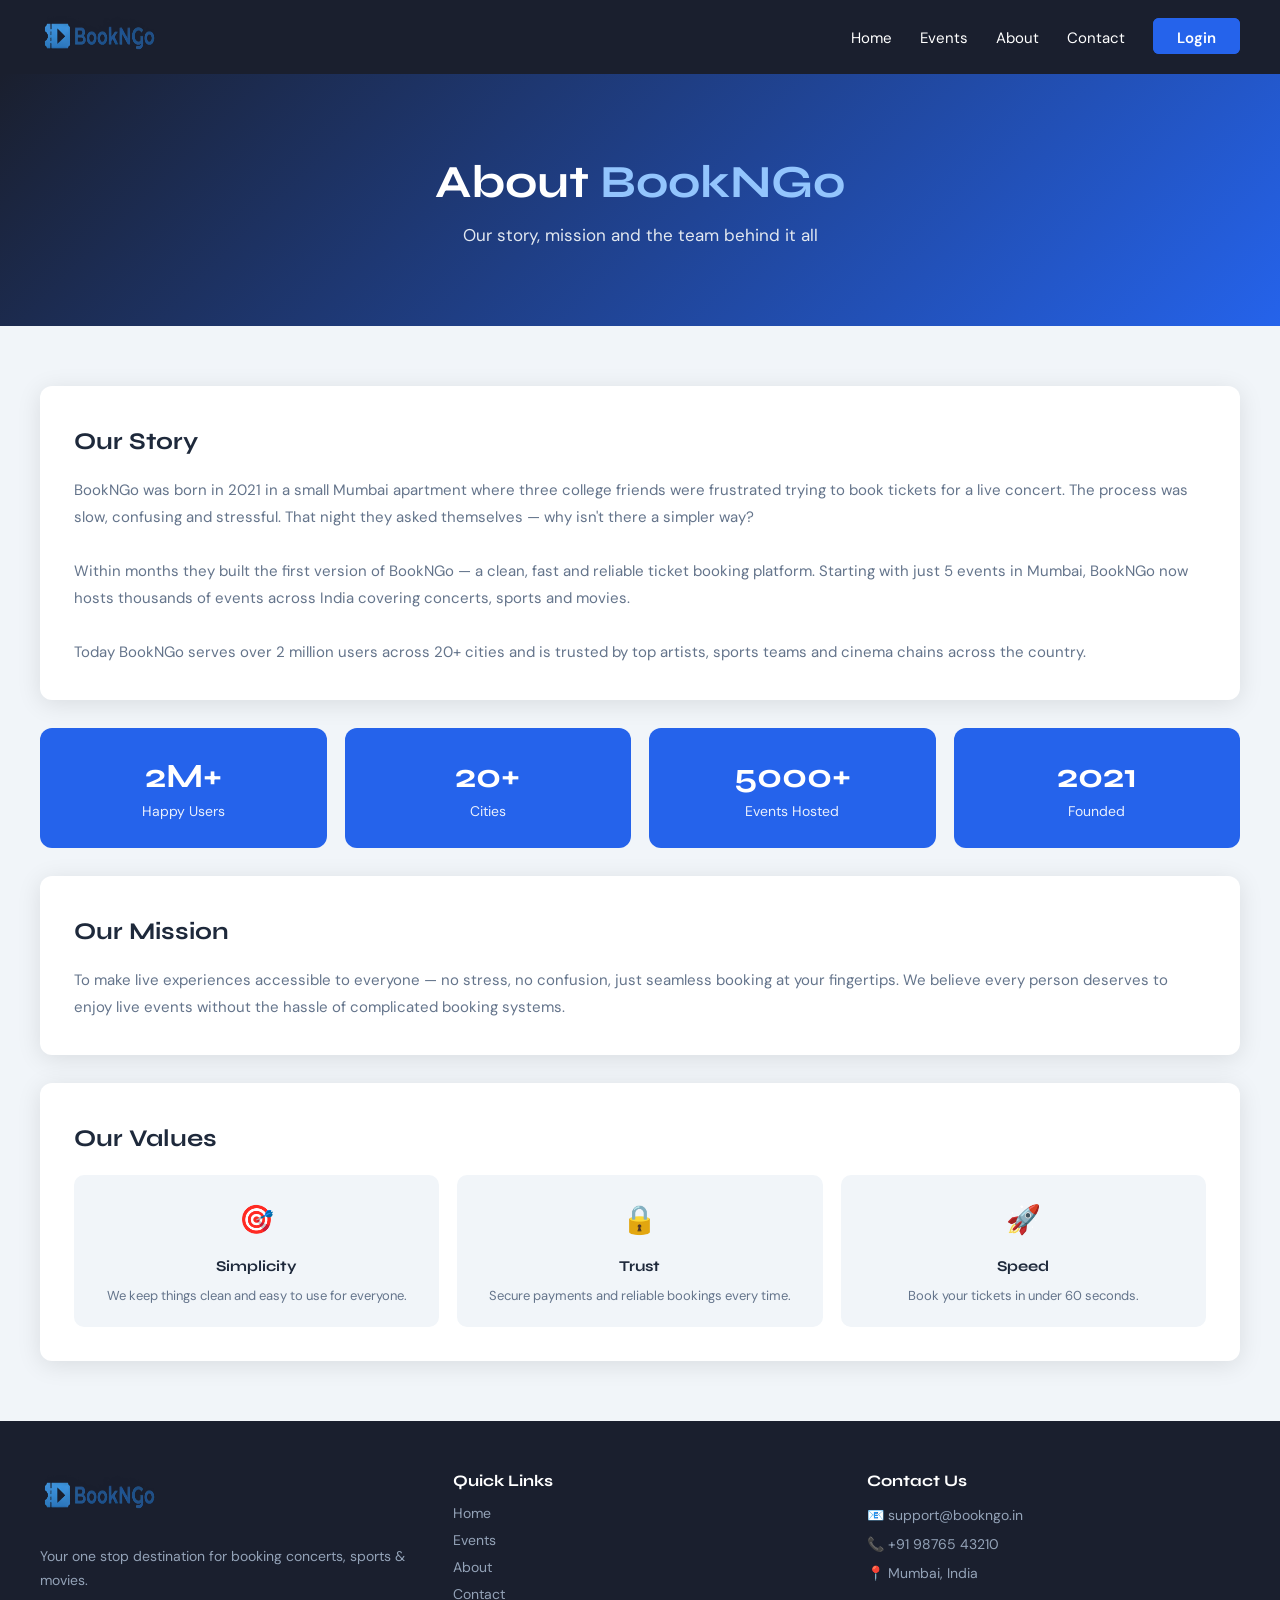
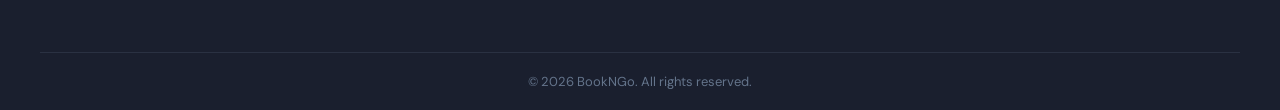
==== commit f2e11ebe: "removed duplicate code" ====
--- a/about.html
+++ b/about.html
@@ -1,4 +1,4 @@
-<<<<<<< HEAD
+
 <!DOCTYPE html>
 <html lang="en">
 <head>
@@ -104,111 +104,5 @@
 
   <script src="script.js"></script>
 </body>
-=======
-<!DOCTYPE html>
-<html lang="en">
-<head>
-  <title>About | BookNGo</title>
-  <link rel="stylesheet" href="style.css">
-</head>
-<body>
 
-  <nav class="navbar">
-    <img src="BookNGo.png" alt="Logo" class="logo">
-    <ul>
-      <li><a href="index.html">Home</a></li>
-      <li><a href="events.html">Events</a></li>
-      <li><a href="about.html">About</a></li>
-      <li><a href="contact.html">Contact</a></li>
-      <li id="nav-login-li"><a href="login.html" class="login-btn">Login</a></li>
-      <li id="nav-user-li" style="display:none">
-        <a href="mybookings.html" class="profile-link">
-          👤 <span id="nav-username"></span>
-        </a>
-      </li>
-      <li id="logout-li" style="display:none">
-        <button id="logout-btn" class="logout-simple">Logout</button>
-      </li>
-    </ul>
-  </nav>
-
-  <section class="events-hero">
-    <h1>About <span>BookNGo</span></h1>
-    <p>Our story, mission and the team behind it all</p>
-  </section>
-
-  <section class="about-wrap">
-
-    <div class="about-card">
-      <h2>Our Story</h2>
-      <p>BookNGo was born in 2021 in a small Mumbai apartment where three college friends were frustrated trying to book tickets for a live concert. The process was slow, confusing and stressful. That night they asked themselves — why isn't there a simpler way?</p>
-      <br>
-      <p>Within months they built the first version of BookNGo — a clean, fast and reliable ticket booking platform. Starting with just 5 events in Mumbai, BookNGo now hosts thousands of events across India covering concerts, sports and movies.</p>
-      <br>
-      <p>Today BookNGo serves over 2 million users across 20+ cities and is trusted by top artists, sports teams and cinema chains across the country.</p>
-    </div>
-
-    <div class="about-stats">
-      <div class="stat-card"><h3>2M+</h3><p>Happy Users</p></div>
-      <div class="stat-card"><h3>20+</h3><p>Cities</p></div>
-      <div class="stat-card"><h3>5000+</h3><p>Events Hosted</p></div>
-      <div class="stat-card"><h3>2021</h3><p>Founded</p></div>
-    </div>
-
-    <div class="about-card">
-      <h2>Our Mission</h2>
-      <p>To make live experiences accessible to everyone — no stress, no confusion, just seamless booking at your fingertips. We believe every person deserves to enjoy live events without the hassle of complicated booking systems.</p>
-    </div>
-
-    <div class="about-card">
-      <h2>Our Values</h2>
-      <div class="values">
-        <div class="value-item">
-          <span>🎯</span>
-          <h4>Simplicity</h4>
-          <p>We keep things clean and easy to use for everyone.</p>
-        </div>
-        <div class="value-item">
-          <span>🔒</span>
-          <h4>Trust</h4>
-          <p>Secure payments and reliable bookings every time.</p>
-        </div>
-        <div class="value-item">
-          <span>🚀</span>
-          <h4>Speed</h4>
-          <p>Book your tickets in under 60 seconds.</p>
-        </div>
-      </div>
-    </div>
-
-  </section>
-
-  <footer>
-    <div class="footer-top">
-      <div class="footer-col">
-        <img src="BookNGo.png" alt="Logo" class="footer-logo">
-        <p>Your one stop destination for booking concerts, sports & movies.</p>
-      </div>
-      <div class="footer-col">
-        <h4>Quick Links</h4>
-        <a href="index.html">Home</a>
-        <a href="events.html">Events</a>
-        <a href="about.html">About</a>
-        <a href="contact.html">Contact</a>
-      </div>
-      <div class="footer-col">
-        <h4>Contact Us</h4>
-        <p>📧 support@bookngo.in</p>
-        <p>📞 +91 98765 43210</p>
-        <p>📍 Mumbai, India</p>
-      </div>
-    </div>
-    <div class="footer-bottom">
-      <p>© 2026 BookNGo. All rights reserved.</p>
-    </div>
-  </footer>
-
-  <script src="script.js"></script>
-</body>
->>>>>>> 0bb84b028c90b44417479d01c62c50d44865bcf9
 </html>
--- a/style.css
+++ b/style.css
@@ -1,4 +1,4 @@
-<<<<<<< HEAD
+
 /* ============================================================
    BookNGo — style.css  (Enhanced)
    ============================================================ */
@@ -900,907 +900,4 @@
   .big-card { width: 100%; }
   .navbar { flex-direction: column; gap: 14px; padding: 20px; }
   .navbar ul { flex-wrap: wrap; justify-content: center; }
-=======
-/* ============================================================
-   BookNGo — style.css  (Enhanced)
-   ============================================================ */
-
-@import url('https://fonts.googleapis.com/css2?family=Syne:wght@400;600;700;800&family=DM+Sans:wght@300;400;500;600&display=swap');
-
-* {
-  margin: 0;
-  padding: 0;
-  box-sizing: border-box;
-}
-
-:root {
-  --blue:        #2563EB;
-  --blue-dark:   #1d4ed8;
-  --blue-light:  #93c5fd;
-  --white:       #ffffff;
-  --gray:        #f1f5f9;
-  --gray-mid:    #e2e8f0;
-  --txt:         #1e293b;
-  --muted:       #64748b;
-  --dark:        #1a1f2e;
-  --card-shadow: 0 4px 24px rgba(0,0,0,0.10);
-  --radius:      12px;
-
-  /* Seat colors */
-  --platinum: #a78bfa;
-  --gold:     #fbbf24;
-  --silver:   #94a3b8;
-}
-
-body {
-  font-family: 'DM Sans', sans-serif;
-  color: var(--txt);
-  background: var(--white);
-}
-
-h1, h2, h3, h4 {
-  font-family: 'Syne', sans-serif;
-}
-
-/* ── NAVBAR ───────────────────────────────────────── */
-.navbar {
-  background-color: var(--dark);
-  display: flex;
-  justify-content: space-between;
-  align-items: center;
-  padding: 12px 40px;
-  position: sticky;
-  top: 0;
-  z-index: 100;
-}
-
-.navbar .logo { width: 120px; height: 50px; }
-
-.navbar ul {
-  list-style: none;
-  display: flex;
-  gap: 28px;
-  align-items: center;
-}
-
-.navbar ul li a {
-  color: var(--white);
-  text-decoration: none;
-  font-size: 15px;
-  position: relative;
-  padding-bottom: 4px;
-}
-
-.navbar ul li a::after {
-  content: '';
-  position: absolute;
-  bottom: 0; left: 0;
-  width: 0; height: 2px;
-  background: var(--blue);
-  transition: width 0.3s;
-}
-
-.navbar ul li a:hover::after { width: 100%; }
-
-.login-btn {
-  background: var(--blue);
-  color: var(--white) !important;
-  padding: 8px 22px;
-  border-radius: 6px;
-  font-weight: 600;
-  border: 2px solid var(--blue);
-}
-.login-btn:hover {
-  background: var(--white) !important;
-  color: var(--blue) !important;
-}
-.login-btn::after { display: none; }
-
-/* User pill in nav */
-.nav-user-pill {
-  display: flex;
-  align-items: center;
-  gap: 10px;
-  color: var(--white);
-  font-size: 14px;
-}
-.nav-user-pill span { font-weight: 600; color: var(--blue-light); }
-.nav-user-pill button {
-  background: transparent;
-  border: 1px solid #475569;
-  color: #94a3b8;
-  padding: 5px 12px;
-  border-radius: 6px;
-  cursor: pointer;
-  font-size: 13px;
-  transition: all 0.2s;
-}
-.nav-user-pill button:hover { border-color: var(--blue); color: var(--white); }
-
-/* ── HERO ─────────────────────────────────────────── */
-.hero {
-  background: linear-gradient(135deg, var(--dark) 0%, var(--blue) 100%);
-  padding: 120px 40px;
-  text-align: center;
-}
-
-.hero-txt h1 {
-  font-size: 54px;
-  color: var(--white);
-  margin-bottom: 20px;
-  line-height: 1.15;
-}
-.hero-txt h1 span { color: var(--blue-light); }
-.hero-txt p {
-  font-size: 18px;
-  color: #e2e8f0;
-  margin-bottom: 35px;
-}
-
-/* ── BUTTONS ──────────────────────────────────────── */
-.btn {
-  background: var(--blue);
-  color: var(--white);
-  padding: 13px 32px;
-  border-radius: 8px;
-  text-decoration: none;
-  font-size: 15px;
-  font-weight: 600;
-  display: inline-block;
-  transition: background 0.2s, transform 0.15s;
-  border: none;
-  cursor: pointer;
-}
-.btn:hover { background: var(--blue-dark); transform: translateY(-1px); }
-
-.explore-btn {
-  display: inline-block;
-  margin-top: 10px;
-  color: var(--blue);
-  font-weight: 700;
-  text-decoration: none;
-  font-size: 15px;
-  border-bottom: 2px solid var(--blue);
-  padding-bottom: 2px;
-}
-.explore-btn:hover { color: var(--blue-dark); }
-
-/* ── SECTIONS (Home) ──────────────────────────────── */
-.concerts, .sports, .movies {
-  padding: 60px 40px;
-  text-align: center;
-}
-.concerts { background: var(--gray); }
-.sports   { background: var(--white); }
-.movies   { background: var(--gray); }
-
-.concerts h2, .sports h2, .movies h2 {
-  font-size: 34px;
-  color: var(--txt);
-  margin-bottom: 8px;
-}
-.concerts > p, .sports > p, .movies > p {
-  color: var(--muted);
-  margin-bottom: 36px;
-}
-
-/* ── CARDS ────────────────────────────────────────── */
-.cards {
-  display: flex;
-  justify-content: center;
-  gap: 22px;
-  flex-wrap: wrap;
-}
-
-.card {
-  background: var(--white);
-  padding: 24px;
-  border-radius: var(--radius);
-  width: 240px;
-  min-height: 210px;
-  box-shadow: var(--card-shadow);
-  text-align: left;
-  display: flex;
-  flex-direction: column;
-  justify-content: space-between;
-  transition: transform 0.25s, box-shadow 0.25s;
-}
-.card:hover { transform: translateY(-4px); box-shadow: 0 8px 32px rgba(37,99,235,0.15); }
-.card h3 { font-size: 17px; color: var(--txt); margin-bottom: 10px; }
-.card p  { font-size: 13px; color: var(--muted); margin-bottom: 5px; }
-
-/* ── EVENTS HERO ──────────────────────────────────── */
-.events-hero {
-  background: linear-gradient(135deg, var(--dark) 0%, var(--blue) 100%);
-  padding: 80px 40px;
-  text-align: center;
-}
-.events-hero h1 {
-  font-size: 46px;
-  color: var(--white);
-  margin-bottom: 14px;
-}
-.events-hero h1 span { color: var(--blue-light); }
-.events-hero p { color: #e2e8f0; font-size: 17px; }
-
-/* ── FILTER BAR ───────────────────────────────────── */
-.filter-bar {
-  display: flex;
-  gap: 14px;
-  align-items: center;
-  justify-content: center;
-  padding: 24px 40px;
-  background: var(--white);
-  border-bottom: 1px solid var(--gray-mid);
-  flex-wrap: wrap;
-}
-.filter-bar label { font-size: 14px; font-weight: 600; color: var(--txt); }
-.filter-bar select {
-  padding: 8px 14px;
-  border: 1px solid #cbd5e1;
-  border-radius: 8px;
-  font-size: 14px;
-  font-family: inherit;
-  color: var(--txt);
-  background: var(--white);
-  cursor: pointer;
-}
-.filter-bar select:focus { outline: none; border-color: var(--blue); }
-
-/* ── BIG CARDS ────────────────────────────────────── */
-.big-cards {
-  display: flex;
-  flex-wrap: wrap;
-  gap: 22px;
-  justify-content: center;
-  padding: 50px 40px;
-  background: var(--gray);
-  min-height: 200px;
-}
-
-.big-card {
-  background: var(--white);
-  border-radius: var(--radius);
-  padding: 28px;
-  width: calc(50% - 40px);
-  box-shadow: var(--card-shadow);
-  transition: transform 0.25s;
-}
-.big-card:hover { transform: translateY(-3px); }
-.big-card h3 { font-size: 21px; color: var(--blue); margin-bottom: 12px; }
-.big-card p  { font-size: 14px; color: var(--muted); margin-bottom: 7px; }
-
-.big-card .tickets { display: flex; gap: 12px; margin: 14px 0; }
-.ticket-type {
-  background: var(--gray);
-  border-radius: 8px;
-  padding: 9px 14px;
-  font-size: 13px;
-  color: var(--txt);
-  flex: 1;
-  text-align: center;
-}
-.ticket-type span {
-  display: block;
-  font-weight: 700;
-  color: var(--blue);
-  margin-top: 3px;
-}
-.interested { font-size: 13px; color: var(--muted); margin-bottom: 14px; }
-.big-card .btn { display: block; text-align: center; padding: 12px; }
-
-/* Countdown text inside cards */
-.countdown-timer { font-size: 12px; color: var(--blue); font-weight: 600; }
-
-.no-results {
-  text-align: center;
-  color: var(--muted);
-  font-size: 16px;
-  padding: 40px;
-  width: 100%;
-}
-
-/* ── EVENTS CATEGORY PAGE ─────────────────────────── */
-.event-cats { padding: 60px 40px; background: var(--gray); }
-.cat-cards {
-  display: flex;
-  justify-content: center;
-  gap: 22px;
-  flex-wrap: wrap;
-}
-.cat-card {
-  background: var(--white);
-  padding: 40px 28px;
-  border-radius: var(--radius);
-  width: 210px;
-  box-shadow: var(--card-shadow);
-  text-decoration: none;
-  color: var(--txt);
-  transition: transform 0.3s, box-shadow 0.3s;
-}
-.cat-card:hover { transform: translateY(-6px); box-shadow: 0 8px 28px rgba(37,99,235,0.18); }
-.cat-icon { font-size: 46px; margin-bottom: 14px; }
-.cat-card h3 { font-size: 19px; color: var(--blue); margin-bottom: 8px; }
-.cat-card p  { font-size: 13px; color: var(--muted); margin-bottom: 14px; }
-.cat-card span { color: var(--blue); font-weight: 700; font-size: 14px; }
-
-/* ── BOOKING PAGE ─────────────────────────────────── */
-.booking-wrap {
-  display: flex;
-  gap: 28px;
-  padding: 40px;
-  background: var(--gray);
-  align-items: flex-start;
-}
-
-.booking-left { flex: 2; display: flex; flex-direction: column; gap: 22px; }
-
-.booking-panel {
-  background: var(--white);
-  padding: 30px;
-  border-radius: var(--radius);
-  box-shadow: var(--card-shadow);
-}
-.booking-panel h3 {
-  font-size: 18px;
-  color: var(--txt);
-  margin-bottom: 16px;
-  padding-bottom: 10px;
-  border-bottom: 2px solid var(--gray);
-}
-
-/* Seat Map */
-.seat-section { margin-bottom: 28px; }
-.section-label {
-  font-family: 'Syne', sans-serif;
-  font-size: 15px;
-  font-weight: 700;
-  margin-bottom: 10px;
-  letter-spacing: 0.5px;
-}
-.seat-grid { display: flex; flex-direction: column; gap: 6px; }
-.seat-row {
-  display: flex;
-  align-items: center;
-  gap: 5px;
-}
-.row-label {
-  width: 20px;
-  font-size: 11px;
-  font-weight: 700;
-  color: var(--muted);
-  text-align: center;
-  flex-shrink: 0;
-}
-
-.seat {
-  width: 28px;
-  height: 26px;
-  border-radius: 5px 5px 3px 3px;
-  border: 2px solid color-mix(in srgb, var(--seat-color, #94a3b8) 60%, transparent);
-  background: color-mix(in srgb, var(--seat-color, #94a3b8) 15%, white);
-  cursor: pointer;
-  transition: all 0.15s;
-  font-size: 10px;
-  display: flex;
-  align-items: center;
-  justify-content: center;
-}
-.seat:hover { background: color-mix(in srgb, var(--seat-color, #94a3b8) 40%, white); transform: scale(1.1); }
-.seat.selected {
-  background: var(--seat-color, #2563eb);
-  border-color: var(--seat-color, #2563eb);
-}
-.seat.booked {
-  background: #e2e8f0;
-  border-color: #cbd5e1;
-  cursor: not-allowed;
-  opacity: 0.5;
-}
-
-/* Seat legend */
-.seat-legend {
-  display: flex;
-  gap: 18px;
-  margin-top: 16px;
-  flex-wrap: wrap;
-}
-.legend-item {
-  display: flex;
-  align-items: center;
-  gap: 7px;
-  font-size: 12px;
-  color: var(--muted);
-}
-.legend-dot {
-  width: 18px; height: 16px;
-  border-radius: 4px 4px 2px 2px;
-  border: 2px solid;
-}
-.legend-dot.available { background: #dbeafe; border-color: #93c5fd; }
-.legend-dot.selected  { background: var(--blue); border-color: var(--blue); }
-.legend-dot.booked    { background: #e2e8f0; border-color: #cbd5e1; }
-
-/* Screen indicator */
-.screen-indicator {
-  text-align: center;
-  margin-bottom: 22px;
-  padding: 8px 0;
-  background: linear-gradient(to bottom, #334155, #1e293b);
-  color: #94a3b8;
-  font-size: 12px;
-  font-weight: 700;
-  letter-spacing: 3px;
-  border-radius: 4px;
-}
-
-/* Details inputs */
-.b-input {
-  width: 100%;
-  padding: 10px 14px;
-  margin-bottom: 12px;
-  border: 1.5px solid #cbd5e1;
-  border-radius: 8px;
-  font-size: 15px;
-  font-family: inherit;
-  transition: border-color 0.2s;
-}
-.b-input:focus { outline: none; border-color: var(--blue); }
-
-/* Order Summary */
-.order-summary {
-  flex: 1;
-  background: var(--white);
-  padding: 30px;
-  border-radius: var(--radius);
-  box-shadow: var(--card-shadow);
-  position: sticky;
-  top: 80px;
-}
-.order-summary h3 {
-  font-size: 18px;
-  color: var(--txt);
-  margin-bottom: 20px;
-  padding-bottom: 10px;
-  border-bottom: 2px solid var(--gray);
-}
-.summary-row {
-  display: flex;
-  justify-content: space-between;
-  font-size: 14px;
-  color: var(--muted);
-  margin-bottom: 12px;
-}
-.summary-divider { border-top: 1px solid var(--gray-mid); margin: 14px 0; }
-.summary-row.total { font-size: 18px; font-weight: 700; color: var(--txt); }
-.confirm-btn { width: 100%; margin-top: 18px; padding: 14px; font-size: 15px; }
-.secure-txt { text-align: center; font-size: 12px; color: #94a3b8; margin-top: 10px; }
-
-.selected-seats-wrap {
-  min-height: 36px;
-  display: flex;
-  flex-wrap: wrap;
-  gap: 6px;
-  margin: 8px 0 14px;
-}
-.seat-tag {
-  background: #dbeafe;
-  color: var(--blue);
-  font-size: 12px;
-  font-weight: 600;
-  padding: 3px 9px;
-  border-radius: 20px;
-}
-
-/* Error / OK messages */
-.err-msg { color: #dc2626; font-size: 13px; margin-top: 6px; min-height: 18px; }
-.ok-msg  { color: #16a34a; font-size: 13px; margin-top: 6px; min-height: 18px; }
-
-/* ── BOOKING CONFIRMATION MODAL ──────────────────── */
-.confirm-overlay {
-  display: none;
-  position: fixed;
-  inset: 0;
-  background: rgba(0,0,0,0.55);
-  z-index: 999;
-  justify-content: center;
-  align-items: center;
-}
-.confirm-box {
-  background: var(--white);
-  border-radius: var(--radius);
-  padding: 40px;
-  width: 420px;
-  text-align: center;
-  box-shadow: 0 20px 60px rgba(0,0,0,0.25);
-}
-.confirm-box .tick { font-size: 56px; margin-bottom: 14px; }
-.confirm-box h2 { font-size: 24px; color: var(--txt); margin-bottom: 10px; }
-.confirm-box p  { font-size: 14px; color: var(--muted); margin-bottom: 8px; }
-.confirm-box .ref { font-size: 18px; font-weight: 800; color: var(--blue); letter-spacing: 1px; margin: 14px 0; }
-.confirm-box .btn { margin-top: 20px; }
-
-/* ── ALERT TOAST ──────────────────────────────────── */
-.bng-alert {
-  position: fixed;
-  bottom: 30px;
-  right: 30px;
-  padding: 14px 22px;
-  border-radius: 10px;
-  font-size: 14px;
-  font-weight: 600;
-  z-index: 9999;
-  box-shadow: 0 4px 20px rgba(0,0,0,0.15);
-  animation: slideIn 0.3s ease;
-}
-.bng-alert-info  { background: #dbeafe; color: #1e40af; }
-.bng-alert-warn  { background: #fef9c3; color: #854d0e; }
-.bng-alert-error { background: #fee2e2; color: #991b1b; }
-
-@keyframes slideIn {
-  from { opacity: 0; transform: translateX(40px); }
-  to   { opacity: 1; transform: translateX(0); }
-}
-
-/* ── ABOUT PAGE ───────────────────────────────────── */
-.about-wrap {
-  padding: 60px 40px;
-  background: var(--gray);
-  display: flex;
-  flex-direction: column;
-  gap: 28px;
-}
-.about-card {
-  background: var(--white);
-  padding: 34px;
-  border-radius: var(--radius);
-  box-shadow: var(--card-shadow);
-  line-height: 1.8;
-  color: var(--muted);
-  font-size: 15px;
-}
-.about-card h2 { font-size: 24px; color: var(--txt); margin-bottom: 14px; }
-
-.about-stats {
-  display: flex;
-  gap: 18px;
-  flex-wrap: wrap;
-  justify-content: center;
-}
-.stat-card {
-  background: var(--blue);
-  color: var(--white);
-  padding: 28px;
-  border-radius: var(--radius);
-  text-align: center;
-  flex: 1;
-  min-width: 130px;
-}
-.stat-card h3 { font-size: 34px; margin-bottom: 6px; }
-.stat-card p  { font-size: 14px; opacity: 0.9; }
-
-.values { display: flex; gap: 18px; flex-wrap: wrap; margin-top: 10px; }
-.value-item {
-  flex: 1; min-width: 140px;
-  text-align: center;
-  padding: 20px;
-  background: var(--gray);
-  border-radius: 10px;
-}
-.value-item span { font-size: 28px; }
-.value-item h4 { font-size: 15px; color: var(--txt); margin: 8px 0 4px; }
-.value-item p  { font-size: 13px; color: var(--muted); }
-
-/* ── CONTACT PAGE ─────────────────────────────────── */
-.contact-wrap {
-  display: flex;
-  gap: 28px;
-  padding: 60px 40px;
-  background: var(--gray);
-  align-items: flex-start;
-}
-.contact-info {
-  flex: 1;
-  background: var(--blue);
-  padding: 34px;
-  border-radius: var(--radius);
-  color: var(--white);
-  line-height: 2;
-  font-size: 15px;
-}
-.contact-info h3 { font-size: 21px; margin-bottom: 14px; }
-.contact-form {
-  flex: 2;
-  background: var(--white);
-  padding: 34px;
-  border-radius: var(--radius);
-  box-shadow: var(--card-shadow);
-}
-.contact-form h3 { font-size: 21px; color: var(--txt); margin-bottom: 18px; }
-.msg-box { height: 120px; resize: none; }
-.send-btn { width: 100%; margin-top: 4px; padding: 13px; font-size: 15px; border: none; cursor: pointer; }
-
-/* ── FOOTER ───────────────────────────────────────── */
-footer {
-  background: var(--dark);
-  color: var(--white);
-  padding: 50px 40px 0;
-}
-.footer-top {
-  display: flex;
-  justify-content: space-between;
-  gap: 40px;
-  flex-wrap: wrap;
-  padding-bottom: 40px;
-}
-.footer-col { flex: 1; min-width: 170px; }
-.footer-logo { width: 120px; height: 50px; margin-bottom: 14px; }
-.footer-col p { color: #94a3b8; font-size: 14px; line-height: 1.7; margin-top: 5px; }
-.footer-col h4 { font-size: 16px; margin-bottom: 14px; color: var(--white); }
-.footer-col a { display: block; color: #94a3b8; text-decoration: none; font-size: 14px; margin-bottom: 9px; }
-.footer-col a:hover { color: var(--blue-light); }
-.footer-bottom {
-  border-top: 1px solid #2a3142;
-  text-align: center;
-  padding: 20px 0;
-  color: #64748b;
-  font-size: 13px;
-}
-
-/* ── SIGNUP / LOGIN PAGE ──────────────────────────── */
-.auth-body {
-  min-height: 100vh;
-  background: linear-gradient(135deg, var(--dark) 0%, #1e3a8a 100%);
-  display: flex;
-  justify-content: center;
-  align-items: center;
-  font-family: 'DM Sans', sans-serif;
-  padding: 20px;
-}
-
-.auth-box {
-  background: var(--white);
-  padding: 44px 40px;
-  border-radius: 16px;
-  box-shadow: 0 20px 60px rgba(0,0,0,0.3);
-  width: 100%;
-  max-width: 420px;
-  text-align: center;
-}
-.auth-box .auth-logo { width: 140px; height: 56px; margin-bottom: 14px; }
-.auth-box h2 { font-family: 'Syne', sans-serif; font-size: 22px; color: var(--txt); margin-bottom: 6px; }
-.auth-box .sub { font-size: 14px; color: var(--muted); margin-bottom: 24px; }
-
-.auth-input {
-  width: 100%;
-  padding: 11px 14px;
-  margin-bottom: 13px;
-  border: 1.5px solid #cbd5e1;
-  border-radius: 8px;
-  font-size: 15px;
-  font-family: inherit;
-  transition: border-color 0.2s;
-}
-.auth-input:focus { outline: none; border-color: var(--blue); }
-
-.auth-btn {
-  width: 100%;
-  padding: 13px;
-  margin-top: 6px;
-  background: var(--blue);
-  color: var(--white);
-  border: none;
-  border-radius: 8px;
-  font-size: 16px;
-  font-family: 'Syne', sans-serif;
-  font-weight: 700;
-  cursor: pointer;
-  transition: background 0.2s;
-}
-.auth-btn:hover { background: var(--blue-dark); }
-
-.auth-switch {
-  margin-top: 18px;
-  font-size: 14px;
-  color: var(--muted);
-}
-.auth-switch a { color: var(--blue); font-weight: 600; text-decoration: none; }
-.auth-switch a:hover { text-decoration: underline; }
-
-/* ── RESPONSIVE ───────────────────────────────────── */
-@media (max-width: 768px) {
-  .navbar { padding: 12px 20px; }
-  .navbar ul { gap: 14px; }
-  .hero-txt h1 { font-size: 34px; }
-  .big-card { width: 100%; }
-  .booking-wrap { flex-direction: column; padding: 20px; }
-  .contact-wrap { flex-direction: column; }
-  .seat { width: 22px; height: 20px; }
-  .auth-box { padding: 30px 22px; }
-}
-
-/* =========================================
-   NAVBAR — PROFILE & LOGOUT
-========================================= */
-
-.profile-link {
-  color: white;
-  text-decoration: none;
-  font-weight: 600;
-  display: flex;
-  align-items: center;
-  gap: 6px;
-}
-
-.logout-simple {
-  background: transparent;
-  border: 1px solid #475569;
-  color: #cbd5e1;
-  padding: 7px 14px;
-  border-radius: 6px;
-  cursor: pointer;
-  transition: 0.3s;
-}
-
-.logout-simple:hover {
-  border-color: #2563eb;
-  color: white;
-}
-
-/* =========================================
-   BOOKING PAGE IMPROVEMENTS
-========================================= */
-
-.event-info {
-  background: #f1f5f9;
-  padding: 16px;
-  border-radius: 10px;
-  color: #64748b;
-  line-height: 2;
-  font-size: 14px;
-}
-
-.booking-panel small {
-  color: #64748b;
-  font-size: 13px;
-  font-weight: 400;
-}
-
-/* CENTER SEAT MAP */
-#seat-map {
-  display: flex;
-  flex-direction: column;
-  align-items: center;
-}
-
-.seat-grid {
-  display: flex;
-  flex-direction: column;
-  gap: 8px;
-  align-items: center;
-}
-
-.seat-row {
-  display: flex;
-  justify-content: center;
-  align-items: center;
-  gap: 6px;
-}
-
-.seat {
-  width: 30px;
-  height: 28px;
-}
-
-.screen-indicator {
-  max-width: 700px;
-  margin: 0 auto 25px;
-}
-
-/* =========================================
-   ORDER SUMMARY
-========================================= */
-
-.empty-seat-text {
-  font-size: 12px;
-  color: #64748b;
-}
-
-.platinum-text { color: #a78bfa; font-weight: 700; }
-.gold-text     { color: #fbbf24; font-weight: 700; }
-.silver-text   { color: #94a3b8; font-weight: 700; }
-
-/* =========================================
-   MY BOOKINGS PAGE
-========================================= */
-
-.my-bookings {
-  padding: 60px 40px;
-  background: #f1f5f9;
-  min-height: 100vh;
-}
-
-.my-bookings h1 {
-  text-align: center;
-  margin-bottom: 30px;
-  font-size: 42px;
-}
-
-.booking-tabs {
-  display: flex;
-  justify-content: center;
-  gap: 16px;
-  margin-bottom: 40px;
-}
-
-.booking-tabs button {
-  padding: 12px 24px;
-  border: none;
-  border-radius: 8px;
-  background: #e2e8f0;
-  cursor: pointer;
-  font-weight: 600;
-  transition: 0.3s;
-}
-
-.booking-tabs button.active {
-  background: #2563eb;
-  color: white;
-}
-
-.booking-card {
-  background: white;
-  padding: 24px;
-  border-radius: 14px;
-  box-shadow: 0 4px 18px rgba(0,0,0,0.08);
-  margin-bottom: 20px;
-}
-
-.booking-card h3 {
-  margin-bottom: 12px;
-  color: #2563eb;
-}
-
-.booking-card p {
-  margin-bottom: 8px;
-  color: #64748b;
-}
-
-.empty-booking {
-  text-align: center;
-  padding: 80px 20px;
-  color: #64748b;
-}
-
-/* =========================================
-   BIG CARD LAYOUT
-========================================= */
-
-.big-card {
-  width: calc(33.33% - 20px);
-}
-
-.event-img {
-  width: 100%;
-  height: 180px;
-  object-fit: cover;
-  border-radius: 10px;
-  margin-bottom: 15px;
-}
-
-/* =========================================
-   RESPONSIVE
-========================================= */
-
-@media (max-width: 1000px) {
-  .big-card { width: calc(50% - 20px); }
-  .booking-wrap { flex-direction: column; }
-  .order-summary { position: relative; top: 0; width: 100%; }
-}
-
-@media (max-width: 700px) {
-  .big-card { width: 100%; }
-  .navbar { flex-direction: column; gap: 14px; padding: 20px; }
-  .navbar ul { flex-wrap: wrap; justify-content: center; }
->>>>>>> 0bb84b028c90b44417479d01c62c50d44865bcf9
 }
